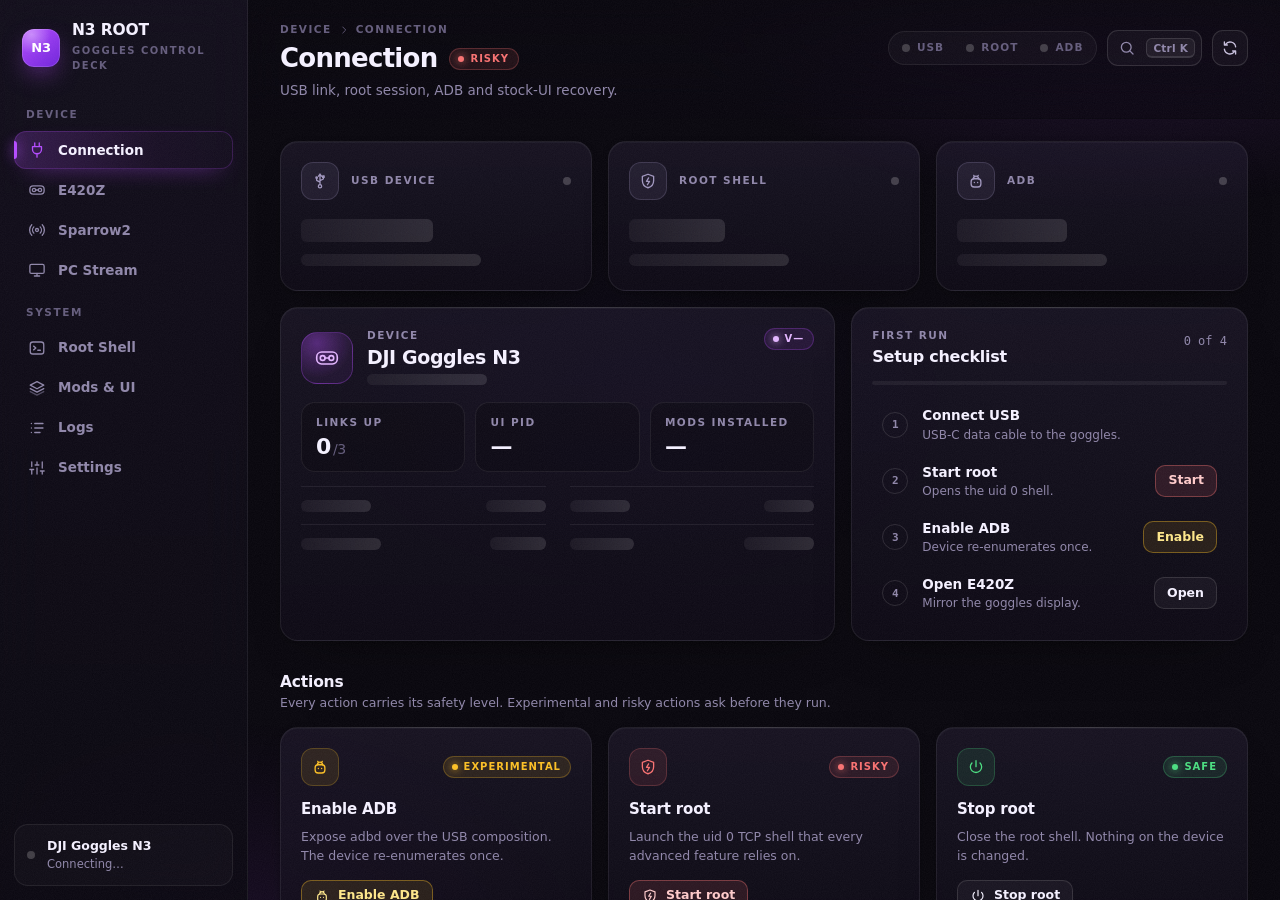
==== app/web/index.html @ eeecd7a9 "Add PC Stream page: toggle, encode stats, settings" ====
<!doctype html>
<html lang="en" data-accent="purple" data-density="comfortable">
<head>
<meta charset="utf-8">
<meta name="viewport" content="width=device-width, initial-scale=1">
<meta name="color-scheme" content="dark">
<title>N3 ROOT</title>
<link rel="stylesheet" href="styles.css">
</head>
<body data-mode="pending">

<!-- Icon sprite: 24px grid, 1.75 stroke, round joins -->
<svg xmlns="http://www.w3.org/2000/svg" class="sprite" aria-hidden="true">
  <symbol id="i-plug" viewBox="0 0 24 24"><path d="M9 2.5v5M15 2.5v5M6 7.5h12v3.5a6 6 0 0 1-12 0V7.5zM12 17v4.5"/></symbol>
  <symbol id="i-goggles" viewBox="0 0 24 24"><rect x="2.5" y="6.5" width="19" height="11" rx="4.5"/><circle cx="8" cy="12" r="2.2"/><circle cx="16" cy="12" r="2.2"/><path d="M10.2 12h3.6"/></symbol>
  <symbol id="i-monitor" viewBox="0 0 24 24"><rect x="2.5" y="4.5" width="19" height="12" rx="2"/><path d="M8.5 20h7M12 16.5V20"/></symbol>
  <symbol id="i-radio" viewBox="0 0 24 24"><circle cx="12" cy="12" r="2"/><path d="M16.2 7.8a6 6 0 0 1 0 8.4M7.8 16.2a6 6 0 0 1 0-8.4M19 5a10 10 0 0 1 0 14M5 19A10 10 0 0 1 5 5"/></symbol>
  <symbol id="i-terminal" viewBox="0 0 24 24"><rect x="3" y="4" width="18" height="16" rx="3.5"/><path d="M7.5 9.5l3 2.5-3 2.5M13 15h3.5"/></symbol>
  <symbol id="i-layers" viewBox="0 0 24 24"><path d="M12 3.5l9 4.75-9 4.75-9-4.75 9-4.75z"/><path d="M3 12.75l9 4.75 9-4.75"/><path d="M3 16.75l9 4.75 9-4.75" opacity=".5"/></symbol>
  <symbol id="i-list" viewBox="0 0 24 24"><path d="M9 6h11M9 12h11M9 18h7M4.5 6h.01M4.5 12h.01M4.5 18h.01"/></symbol>
  <symbol id="i-sliders" viewBox="0 0 24 24"><path d="M5 20v-6M5 10V4M12 20v-8M12 8V4M19 20v-4M19 12V4M2.5 14h5M9.5 8h5M16.5 16h5"/></symbol>
  <symbol id="i-search" viewBox="0 0 24 24"><circle cx="11" cy="11" r="6.5"/><path d="M20 20l-4.2-4.2"/></symbol>
  <symbol id="i-refresh" viewBox="0 0 24 24"><path d="M19.5 10.5A7.5 7.5 0 0 0 6 7.2M4.5 4v4h4M4.5 13.5A7.5 7.5 0 0 0 18 16.8M19.5 20v-4h-4"/></symbol>
  <symbol id="i-usb" viewBox="0 0 24 24"><circle cx="12" cy="19" r="2.2"/><path d="M12 16.8V3M12 3l-2 2.6M12 3l2 2.6M12 13.5l-4.5-2.4V8.5M12 11.5l4.5-2.2V7.2"/><path d="M15.5 5.2h2v2h-2z"/><circle cx="7.5" cy="7.6" r="1"/></symbol>
  <symbol id="i-root" viewBox="0 0 24 24"><path d="M12 3l7.5 2.8v5.7c0 4.4-3.1 8.1-7.5 9.5-4.4-1.4-7.5-5.1-7.5-9.5V5.8L12 3z"/><path d="M12.8 7.8L10 12.4h4l-2.8 4.6"/></symbol>
  <symbol id="i-bug" viewBox="0 0 24 24"><rect x="5.5" y="9" width="13" height="11" rx="4"/><path d="M8.5 9a3.5 3.5 0 0 1 7 0M9 4.5l1.4 2M15 4.5l-1.4 2M9.8 14h.01M14.2 14h.01"/></symbol>
  <symbol id="i-play" viewBox="0 0 24 24"><path d="M8 5.5v13l10.5-6.5L8 5.5z"/></symbol>
  <symbol id="i-stop" viewBox="0 0 24 24"><rect x="6.5" y="6.5" width="11" height="11" rx="2.5"/></symbol>
  <symbol id="i-camera" viewBox="0 0 24 24"><path d="M4.5 8h2.8l1.8-2.5h5.8L16.7 8h2.8A1.5 1.5 0 0 1 21 9.5v8A2.5 2.5 0 0 1 18.5 20h-13A2.5 2.5 0 0 1 3 17.5v-8A1.5 1.5 0 0 1 4.5 8z"/><circle cx="12" cy="13.5" r="3.5"/></symbol>
  <symbol id="i-copy" viewBox="0 0 24 24"><rect x="9" y="9" width="11" height="11" rx="2.5"/><path d="M15 9V6.5A2.5 2.5 0 0 0 12.5 4h-6A2.5 2.5 0 0 0 4 6.5v6A2.5 2.5 0 0 0 6.5 15H9"/></symbol>
  <symbol id="i-trash" viewBox="0 0 24 24"><path d="M4.5 7h15M10 11v6M14 11v6M6.5 7l.9 11.5A2 2 0 0 0 9.4 20.5h5.2a2 2 0 0 0 2-1.9L17.5 7M9.5 7V4.5h5V7"/></symbol>
  <symbol id="i-check" viewBox="0 0 24 24"><path d="M5 12.5l4.5 4.5L19 7.5"/></symbol>
  <symbol id="i-x" viewBox="0 0 24 24"><path d="M6.5 6.5l11 11M17.5 6.5l-11 11"/></symbol>
  <symbol id="i-alert" viewBox="0 0 24 24"><path d="M10.3 4.3L2.9 17.5A2 2 0 0 0 4.6 20.5h14.8a2 2 0 0 0 1.7-3L13.7 4.3a2 2 0 0 0-3.4 0z"/><path d="M12 9.5v4.5M12 17h.01"/></symbol>
  <symbol id="i-info" viewBox="0 0 24 24"><circle cx="12" cy="12" r="9"/><path d="M12 11v5.5M12 7.8h.01"/></symbol>
  <symbol id="i-chevron" viewBox="0 0 24 24"><path d="M9.5 6l6 6-6 6"/></symbol>
  <symbol id="i-power" viewBox="0 0 24 24"><path d="M12 3.5v8M6.6 6.6a7.5 7.5 0 1 0 10.8 0"/></symbol>
  <symbol id="i-undo" viewBox="0 0 24 24"><path d="M9 14.5L4 9.5l5-5"/><path d="M4 9.5h10.5a5.5 5.5 0 0 1 0 11H11"/></symbol>
  <symbol id="i-bolt" viewBox="0 0 24 24"><path d="M13 2.5L4.5 13.5H11l-1 8 8.5-11H12l1-8z"/></symbol>
  <symbol id="i-lock" viewBox="0 0 24 24"><rect x="4.5" y="10.5" width="15" height="10" rx="2.5"/><path d="M8 10.5V7.5a4 4 0 0 1 8 0v3M12 14.5v2"/></symbol>
  <symbol id="i-cpu" viewBox="0 0 24 24"><rect x="6" y="6" width="12" height="12" rx="2.5"/><path d="M9.5 9.5h5v5h-5zM9 2.5V6M15 2.5V6M9 18v3.5M15 18v3.5M2.5 9H6M2.5 15H6M18 9h3.5M18 15h3.5"/></symbol>
  <symbol id="i-image" viewBox="0 0 24 24"><rect x="3" y="4" width="18" height="16" rx="3.5"/><circle cx="9" cy="10" r="1.8"/><path d="M21 15.5l-4.8-4.8L7 20"/></symbol>
  <symbol id="i-filter" viewBox="0 0 24 24"><path d="M4 5h16l-6.2 7.6v5.9l-3.6 1.8v-7.7L4 5z"/></symbol>
  <symbol id="i-file" viewBox="0 0 24 24"><path d="M14 3H7.5A2.5 2.5 0 0 0 5 5.5v13A2.5 2.5 0 0 0 7.5 21h9a2.5 2.5 0 0 0 2.5-2.5V8l-5-5z"/><path d="M14 3v5h5M8.5 13h7M8.5 16.5h4.5"/></symbol>
  <symbol id="i-arrow-down" viewBox="0 0 24 24"><path d="M12 4.5v14M6.5 13l5.5 5.5 5.5-5.5"/></symbol>
  <symbol id="i-sparkle" viewBox="0 0 24 24"><path d="M11 3.5l1.7 4.8 4.8 1.7-4.8 1.7L11 16.5l-1.7-4.8L4.5 10l4.8-1.7L11 3.5z"/><path d="M18 15l.8 2.2L21 18l-2.2.8L18 21l-.8-2.2L15 18l2.2-.8L18 15z"/></symbol>
  <symbol id="i-palette" viewBox="0 0 24 24"><path d="M12 3a9 9 0 1 0 0 18c1.1 0 1.7-.8 1.7-1.6 0-.5-.2-.8-.5-1.2-.3-.3-.5-.7-.5-1.2 0-.9.7-1.6 1.6-1.6H16a5 5 0 0 0 5-5C21 6.6 17 3 12 3z"/><circle cx="7.5" cy="11" r="1"/><circle cx="10" cy="7.3" r="1"/><circle cx="14.8" cy="7.3" r="1"/></symbol>
  <symbol id="i-history" viewBox="0 0 24 24"><path d="M3.5 12a8.5 8.5 0 1 0 2.6-6.1L3.5 8.5"/><path d="M3.5 3.5v5h5M12 7.5V12l3 2"/></symbol>
  <symbol id="i-external" viewBox="0 0 24 24"><path d="M14 4h6v6M20 4l-8.5 8.5M18 14v4.5a1.5 1.5 0 0 1-1.5 1.5h-11A1.5 1.5 0 0 1 4 18.5v-11A1.5 1.5 0 0 1 5.5 6H10"/></symbol>
  <symbol id="i-command" viewBox="0 0 24 24"><path d="M9 6.5a2.5 2.5 0 1 0-2.5 2.5h11A2.5 2.5 0 1 0 15 6.5v11a2.5 2.5 0 1 0 2.5-2.5h-11A2.5 2.5 0 1 0 9 17.5v-11z"/></symbol>
</svg>

<div class="app">
  <!-- ============ Sidebar ============ -->
  <aside class="sidebar" aria-label="Primary">
    <div class="brand">
      <span class="brand-mark" aria-hidden="true">N3</span>
      <div>
        <div class="brand-name">N3 ROOT</div>
        <div class="brand-sub">Goggles control deck</div>
      </div>
    </div>

    <nav class="nav" id="nav">
      <span class="nav-indicator" id="navIndicator" aria-hidden="true"></span>

      <div class="nav-label">Device</div>
      <button class="nav-item" data-go="connection"><svg class="i"><use href="#i-plug"/></svg><span>Connection</span><kbd>Alt 1</kbd></button>
      <button class="nav-item" data-go="live"><svg class="i"><use href="#i-goggles"/></svg><span>E420Z</span><kbd>Alt 2</kbd></button>
      <button class="nav-item" data-go="sparrow"><svg class="i"><use href="#i-radio"/></svg><span>Sparrow2</span><kbd>Alt 3</kbd></button>
      <button class="nav-item" data-go="pcstream"><svg class="i"><use href="#i-monitor"/></svg><span>PC Stream</span><kbd>Alt 8</kbd></button>

      <div class="nav-label">System</div>
      <button class="nav-item" data-go="shell"><svg class="i"><use href="#i-terminal"/></svg><span>Root Shell</span><kbd>Alt 4</kbd></button>
      <button class="nav-item" data-go="mods"><svg class="i"><use href="#i-layers"/></svg><span>Mods &amp; UI</span><kbd>Alt 5</kbd></button>
      <button class="nav-item" data-go="logs"><svg class="i"><use href="#i-list"/></svg><span>Logs</span><kbd>Alt 6</kbd></button>
      <button class="nav-item" data-go="settings"><svg class="i"><use href="#i-sliders"/></svg><span>Settings</span><kbd>Alt 7</kbd></button>
    </nav>

    <div class="side-foot">
      <div class="side-device">
        <span class="dot" id="sideDot" data-on="false"></span>
        <div class="side-device-text">
          <div class="side-device-name">DJI Goggles N3</div>
          <div class="side-device-sub" id="sideSub">Connecting…</div>
        </div>
      </div>
      <div class="side-mock" id="sideMock" hidden>
        <svg class="i"><use href="#i-info"/></svg>Mock data · browser preview
      </div>
    </div>
  </aside>

  <!-- ============ Main ============ -->
  <main class="main" id="main">
    <header class="topbar" id="topbar">
      <div class="topbar-title" id="pageHead">
        <div class="crumbs"><span id="crumbGroup">Device</span><svg class="i"><use href="#i-chevron"/></svg><span id="crumbPage">Connection</span></div>
        <div class="title-row">
          <h1 id="pageTitle">Connection</h1>
          <span class="badge" id="pageRisk" data-risk="RISKY">Risky</span>
        </div>
        <p class="subtitle" id="pageSubtitle"></p>
      </div>

      <div class="topbar-tools">
        <span class="chip-mock" id="mockChip" hidden title="No pywebview host — showing deterministic mock data">MOCK</span>
        <div class="pills" role="group" aria-label="Link status">
          <span class="pill" id="pill-usb" data-on="false"><span class="dot" data-on="false"></span>USB</span>
          <span class="pill" id="pill-root" data-on="false"><span class="dot" data-on="false"></span>ROOT</span>
          <span class="pill" id="pill-adb" data-on="false"><span class="dot" data-on="false"></span>ADB</span>
        </div>
        <button class="search-btn" id="openPalette" aria-label="Open command palette (Ctrl+K)">
          <svg class="i"><use href="#i-search"/></svg><span>Search or run…</span><kbd>Ctrl K</kbd>
        </button>
        <button class="icon-btn" id="refreshBtn" data-busy-key="status" aria-label="Refresh status (Ctrl+R)" title="Refresh status (Ctrl+R)">
          <svg class="i"><use href="#i-refresh"/></svg>
        </button>
      </div>
    </header>

    <div class="content">

      <!-- ============ Connection ============ -->
      <section class="page" id="page-connection" aria-labelledby="pageTitle">
        <div class="grid cols-3 stagger">
          <article class="card lift stat" id="stat-usb" data-on="false">
            <div class="stat-top">
              <span class="tile-icon"><svg class="i"><use href="#i-usb"/></svg></span>
              <span class="label">USB device</span>
              <span class="dot" data-on="false"></span>
            </div>
            <div class="stat-value" data-field="value"><span class="skeleton" style="--w:132px"></span></div>
            <div class="stat-sub" data-field="sub"><span class="skeleton" style="--w:180px"></span></div>
          </article>
          <article class="card lift stat" id="stat-root" data-on="false">
            <div class="stat-top">
              <span class="tile-icon"><svg class="i"><use href="#i-root"/></svg></span>
              <span class="label">Root shell</span>
              <span class="dot" data-on="false"></span>
            </div>
            <div class="stat-value" data-field="value"><span class="skeleton" style="--w:96px"></span></div>
            <div class="stat-sub" data-field="sub"><span class="skeleton" style="--w:160px"></span></div>
          </article>
          <article class="card lift stat" id="stat-adb" data-on="false">
            <div class="stat-top">
              <span class="tile-icon"><svg class="i"><use href="#i-bug"/></svg></span>
              <span class="label">ADB</span>
              <span class="dot" data-on="false"></span>
            </div>
            <div class="stat-value" data-field="value"><span class="skeleton" style="--w:110px"></span></div>
            <div class="stat-sub" data-field="sub"><span class="skeleton" style="--w:150px"></span></div>
          </article>
        </div>

        <div class="grid conn-mid section stagger">
          <article class="card device">
            <header class="card-head">
              <div class="device-id">
                <span class="device-art"><svg class="i"><use href="#i-goggles"/></svg></span>
                <div class="min0">
                  <div class="label">Device</div>
                  <h2 class="device-name" id="devName">DJI Goggles N3</h2>
                  <div class="device-serial mono" id="devSerial"><span class="skeleton" style="--w:120px"></span></div>
                </div>
              </div>
              <span class="badge" data-tone="accent" id="devVersion">v—</span>
            </header>
            <div class="metrics">
              <div class="metric"><div class="label">Links up</div><div class="metric-value"><span id="mLinks">0</span><small>/3</small></div></div>
              <div class="metric"><div class="label">UI PID</div><div class="metric-value"><span id="mPid">—</span></div></div>
              <div class="metric"><div class="label">Mods installed</div><div class="metric-value"><span id="mMods">—</span></div></div>
            </div>
            <dl class="kv" id="devKv">
              <div class="kv-row"><dt><span class="skeleton" style="--w:70px"></span></dt><dd><span class="skeleton" style="--w:60px"></span></dd></div>
              <div class="kv-row"><dt><span class="skeleton" style="--w:60px"></span></dt><dd><span class="skeleton" style="--w:50px"></span></dd></div>
              <div class="kv-row"><dt><span class="skeleton" style="--w:80px"></span></dt><dd><span class="skeleton" style="--w:56px"></span></dd></div>
              <div class="kv-row"><dt><span class="skeleton" style="--w:64px"></span></dt><dd><span class="skeleton" style="--w:70px"></span></dd></div>
            </dl>
          </article>

          <article class="card checklist">
            <header class="card-head">
              <div>
                <div class="label">First run</div>
                <h2 class="card-title">Setup checklist</h2>
              </div>
              <span class="step-count mono" id="stepCount">0 of 4</span>
            </header>
            <div class="progress" aria-hidden="true"><span id="stepBar"></span></div>
            <ol class="steps" id="steps">
              <li class="step" data-step="usb">
                <span class="step-mark">1</span>
                <div class="min0"><div class="step-title">Connect USB</div><div class="step-hint">USB-C data cable to the goggles.</div></div>
              </li>
              <li class="step" data-step="root">
                <span class="step-mark">2</span>
                <div class="min0"><div class="step-title">Start root</div><div class="step-hint">Opens the uid 0 shell.</div></div>
                <button class="btn btn-sm btn-danger" data-action="start_root">Start</button>
              </li>
              <li class="step" data-step="adb">
                <span class="step-mark">3</span>
                <div class="min0"><div class="step-title">Enable ADB</div><div class="step-hint">Device re-enumerates once.</div></div>
                <button class="btn btn-sm btn-warn" data-action="enable_adb">Enable</button>
              </li>
              <li class="step" data-step="live">
                <span class="step-mark">4</span>
                <div class="min0"><div class="step-title">Open E420Z</div><div class="step-hint">Mirror the goggles display.</div></div>
                <button class="btn btn-sm" data-go="live">Open</button>
              </li>
            </ol>
          </article>
        </div>

        <div class="section-head">
          <div>
            <h2>Actions</h2>
            <p>Every action carries its safety level. Experimental and risky actions ask before they run.</p>
          </div>
        </div>
        <div class="grid actions-grid stagger" id="actionsGrid"></div>

        <div class="section-head">
          <div>
            <h2>Safety legend</h2>
            <p>The same three levels are used on every page, button and confirmation.</p>
          </div>
        </div>
        <div class="grid cols-3 stagger" data-safety-key="cards"></div>
      </section>

      <!-- ============ E420Z ============ -->
      <section class="page" id="page-live" aria-labelledby="pageTitle">
        <div class="grid live-layout stagger">
          <div class="card stage-card">
            <div class="stage" id="stage" data-state="idle">
              <div class="stage-frames">
                <img class="stage-frame is-front" alt="Live goggles display">
                <img class="stage-frame" alt="">
              </div>
              <div class="stage-empty">
                <div class="stage-empty-inner">
                  <span class="empty-icon"><svg class="i"><use href="#i-goggles"/></svg></span>
                  <h3 id="stageTitle">Live preview is off</h3>
                  <p id="stageText">Start live to mirror the goggles display.</p>
                </div>
              </div>
              <div class="stage-corners" aria-hidden="true"><span></span><span></span><span></span><span></span></div>
              <div class="hud">
                <span class="chip chip-live" id="chipLive" data-on="false"><span class="dot" data-on="false"></span><span>OFF</span></span>
                <span class="chip" id="chipRes">—</span>
                <span class="chip" id="chipFps">— fps</span>
                <span class="chip hud-end" id="chipFrames">0 frames</span>
              </div>
            </div>
            <div class="stage-note">
              <svg class="i"><use href="#i-info"/></svg>
              <span>Starting live restarts the goggles UI — the headset screen blanks for a few seconds. Frames are pulled over USB and never leave this PC.</span>
            </div>
          </div>

          <aside class="side-stack">
            <div class="card">
              <header class="card-head">
                <div><div class="label">Stream</div><h2 class="card-title">Live control</h2></div>
                <span class="badge" data-risk="EXPERIMENTAL">Experimental</span>
              </header>
              <div class="field-label">Resolution</div>
              <div class="scale-grid" id="scaleGrid" role="radiogroup" aria-label="Live resolution"></div>
              <div class="btn-row">
                <button class="btn btn-primary grow" id="liveStart" data-busy-key="live_start"><svg class="i"><use href="#i-play"/></svg>Start live</button>
                <button class="btn" id="liveStop" data-busy-key="live_stop" disabled><svg class="i"><use href="#i-stop"/></svg>Stop</button>
              </div>
            </div>

            <div class="card">
              <header class="card-head">
                <div><div class="label">Capture</div><h2 class="card-title">Screenshot</h2></div>
                <span class="badge" data-risk="SAFE">Safe</span>
              </header>
              <button class="shot" id="shotThumb" disabled aria-label="Open last screenshot">
                <img id="shotImg" alt="" hidden>
                <span class="shot-empty" id="shotEmpty"><svg class="i"><use href="#i-image"/></svg>No screenshot yet</span>
              </button>
              <div class="shot-meta mono" id="shotMeta">Captures are saved on the goggles.</div>
              <button class="btn grow full" id="shotBtn" data-busy-key="capture_screen"><svg class="i"><use href="#i-camera"/></svg>Capture screen</button>
            </div>
          </aside>
        </div>
      </section>

      <!-- ============ Sparrow2 ============ -->
      <section class="page" id="page-sparrow" aria-labelledby="pageTitle">
        <div class="stagger">
          <div class="banner banner-info">
            <span class="banner-icon"><svg class="i"><use href="#i-lock"/></svg></span>
            <div>
              <h3>Read-only radio inspection <span class="badge" data-tone="accent">Read-only</span></h3>
              <p>Sparrow2 is the goggles' radio subsystem. This page reads reports and tool inventories, and can dump the encoded liveview the S2 already sends over its own USB link. There is no transmit, no jamming and no IQ/ADC access — the backend does not expose them.</p>
            </div>
          </div>
        </div>

        <div class="grid cols-3 stagger">
          <article class="card lift tool">
            <span class="tile-icon"><svg class="i"><use href="#i-radio"/></svg></span>
            <h3>Radio report</h3>
            <p>Link state, firmware and capability flags as structured data.</p>
            <button class="btn btn-sm" data-sparrow="sparrow_report" data-busy-key="sparrow_report"><svg class="i"><use href="#i-play"/></svg>Run report</button>
          </article>
          <article class="card lift tool">
            <span class="tile-icon"><svg class="i"><use href="#i-cpu"/></svg></span>
            <h3>Tool inventory</h3>
            <p>Radio binaries and device nodes present on the goggles.</p>
            <button class="btn btn-sm" data-sparrow="sparrow_tools" data-busy-key="sparrow_tools"><svg class="i"><use href="#i-list"/></svg>List tools</button>
          </article>
          <article class="card lift tool">
            <span class="tile-icon"><svg class="i"><use href="#i-terminal"/></svg></span>
            <h3>Console help</h3>
            <p>Read-only commands accepted by the Sparrow2 console.</p>
            <button class="btn btn-sm" data-sparrow="sparrow_console" data-busy-key="sparrow_console"><svg class="i"><use href="#i-info"/></svg>Show help</button>
          </article>
        </div>

        <article class="card s2-card stagger" data-risk="EXPERIMENTAL">
          <header class="card-head">
            <div class="min0">
              <div class="label">Receiver capture</div>
              <h2 class="card-title">S2 video (H.265)</h2>
            </div>
            <span class="badge" data-risk="EXPERIMENTAL">Experimental</span>
          </header>
          <p class="hint">
            Dumps the encoded liveview that the S2 already sends over its USB bulk
            endpoints (main <code>0x84</code> 1920×1080, secondary <code>0x81</code> 640×360).
            Receive-only: it never starts the link, never re-routes video and never
            writes outside <code>/data/local/tmp/s2cap</code>. Decoding happens on the PC.
          </p>
          <p class="hint s2-blocked">
            <strong>Measured on this build:</strong> the vendor decoder aborts
            (<code>FORTIFY: fseeko: null FILE*</code>) because it needs
            <code>/etc/wl_liveview_venc.json</code>, which is missing — and
            <code>/etc</code> is <code>/system/etc</code> on dm-verity, so it must never
            be created. <code>-p</code>/<code>-k</code> also fail to parse, and the S2
            link is down (<code>recv_cnt 0</code>). Probe still works.
          </p>
          <div class="s2-controls">
            <label class="s2-field">
              <span>Stream</span>
              <select id="s2Iface">
                <option value="main">Main · 1920×1080</option>
                <option value="secondary">Secondary · 640×360</option>
                <option value="none">Auto (no -p)</option>
              </select>
            </label>
            <label class="s2-field">
              <span>Seconds</span>
              <select id="s2Seconds">
                <option value="4">4</option>
                <option value="8" selected>8</option>
                <option value="15">15</option>
              </select>
            </label>
            <div class="s2-actions">
              <button class="btn btn-sm" data-s2="probe"><svg class="i"><use href="#i-info"/></svg>Probe</button>
              <button class="btn btn-sm btn-primary" data-s2="capture"><svg class="i"><use href="#i-camera"/></svg>Capture</button>
              <button class="btn btn-sm" data-s2="pull"><svg class="i"><use href="#i-arrow-down"/></svg>Pull</button>
              <button class="btn btn-sm btn-danger" data-s2="stop"><svg class="i"><use href="#i-stop"/></svg>Stop</button>
            </div>
          </div>
          <div class="s2-files" id="s2Files" hidden></div>
          <p class="hint s2-note">
            Link start/stop (<code>006E0001</code>/<code>006E0000</code>) is not
            configured on this build — the <code>start_cmd</code> and
            <code>finish_cmd</code> arrays in <code>wlm_cfg.json</code> are empty.
          </p>
        </article>

        <div class="grid sparrow-bottom section stagger">
          <article class="card">
            <header class="card-head">
              <div class="min0"><div class="label">Output</div><h2 class="card-title" id="sparrowSource">Nothing loaded yet</h2></div>
              <button class="icon-btn" id="sparrowCopy" aria-label="Copy output" title="Copy output"><svg class="i"><use href="#i-copy"/></svg></button>
            </header>
            <pre class="console sparrow-out" id="sparrowOut">Run a report, tool inventory or console help to see output here.</pre>
          </article>
          <article class="card">
            <header class="card-head">
              <div><div class="label">Reference</div><h2 class="card-title">Documentation</h2></div>
            </header>
            <p class="hint">Shipped in the app folder. Paths are relative to the project root.</p>
            <ul class="doc-list">
              <li>
                <span class="doc-icon"><svg class="i"><use href="#i-file"/></svg></span>
                <div class="min0"><button class="doc-link mono" data-doc="docs/SPARROW2.md">docs/SPARROW2.md</button><div class="hint">Subsystem overview and read-only interface</div></div>
                <button class="icon-btn sm" data-copy="docs/SPARROW2.md" aria-label="Copy path docs/SPARROW2.md"><svg class="i"><use href="#i-copy"/></svg></button>
              </li>
              <li>
                <span class="doc-icon"><svg class="i"><use href="#i-file"/></svg></span>
                <div class="min0"><button class="doc-link mono" data-doc="docs/SPARROW2-EVIDENCE.md">docs/SPARROW2-EVIDENCE.md</button><div class="hint">Captured evidence and findings</div></div>
                <button class="icon-btn sm" data-copy="docs/SPARROW2-EVIDENCE.md" aria-label="Copy path docs/SPARROW2-EVIDENCE.md"><svg class="i"><use href="#i-copy"/></svg></button>
              </li>
            </ul>
          </article>
        </div>
      </section>

      <!-- ============ PC Stream ============ -->
      <section class="page" id="page-pcstream" aria-labelledby="pageTitle">
        <div class="stagger">
          <div class="banner banner-info">
            <span class="banner-icon"><svg class="i"><use href="#i-monitor"/></svg></span>
            <div>
              <h3>PC screen → goggles <span class="badge" data-risk="EXPERIMENTAL">Experimental</span></h3>
              <p>Streams this desktop into the goggles over the USB link. The goggles decodes each frame in software, so 1280×720 tops out near 12 fps and 1080p near 5. Enabling ADB and the root shell is required; nothing is written outside <code>/data/local/tmp</code>.</p>
            </div>
          </div>
        </div>

        <div class="grid pcstream-top stagger">
          <article class="card lift pcstream-status">
            <header class="card-head">
              <div class="min0"><div class="label">Stream</div><h2 class="card-title">Status</h2></div>
              <span class="pill" id="pcPill" data-on="false"><span class="dot" data-on="false"></span><span id="pcPillText">Idle</span></span>
            </header>
            <div class="pcstream-metrics">
              <div class="metric"><div class="label">FPS</div><div class="metric-value"><span id="pcFps">0</span></div></div>
              <div class="metric"><div class="label">Throughput</div><div class="metric-value"><span id="pcKbps">0</span><small>KB/s</small></div></div>
              <div class="metric"><div class="label">Frames</div><div class="metric-value"><span id="pcFrames">0</span></div></div>
            </div>
            <div class="row pcstream-actions">
              <button class="btn btn-primary" id="pcStart" data-busy-key="pc_start"><svg class="i"><use href="#i-play"/></svg>Start stream</button>
              <button class="btn btn-danger" id="pcStop" data-busy-key="pc_stop"><svg class="i"><use href="#i-stop"/></svg>Stop</button>
              <button class="btn btn-sm" id="pcRefresh"><svg class="i"><use href="#i-refresh"/></svg>Refresh</button>
            </div>
            <p class="hint" id="pcHint">Idle. Start the root shell and enable ADB on Connection, then press Start.</p>
          </article>

          <article class="card pcstream-encode">
            <header class="card-head">
              <div class="min0"><div class="label">Encode</div><h2 class="card-title">Encoding stats</h2></div>
            </header>
            <dl class="pcstream-kv">
              <div><dt>Capture size</dt><dd id="pcSize">—</dd></div>
              <div><dt>Target FPS</dt><dd id="pcTarget">—</dd></div>
              <div><dt>Quality</dt><dd id="pcQuality">—</dd></div>
              <div><dt>Over budget</dt><dd id="pcSlow">0</dd></div>
              <div><dt>Errors</dt><dd id="pcErrors">0</dd></div>
              <div><dt>Decode (goggles)</dt><dd id="pcDecode">—</dd></div>
              <div><dt>Publish (goggles)</dt><dd id="pcBlit">—</dd></div>
              <div><dt>Dropped (stale)</dt><dd id="pcDropped">0</dd></div>
            </dl>
          </article>
        </div>

        <div class="grid pcstream-bottom stagger">
          <article class="card">
            <header class="card-head">
              <div><div class="label">Settings</div><h2 class="card-title">Stream settings</h2></div>
            </header>
            <div class="s2-controls">
              <label class="s2-field">
                <span>Size</span>
                <select id="pcSizeSel"></select>
              </label>
              <label class="s2-field">
                <span>FPS</span>
                <select id="pcFpsSel">
                  <option value="5">5</option>
                  <option value="8">8</option>
                  <option value="12" selected>12</option>
                  <option value="15">15</option>
                  <option value="20">20</option>
                </select>
              </label>
              <label class="s2-field">
                <span>Quality</span>
                <select id="pcQualitySel">
                  <option value="45">45</option>
                  <option value="55">55</option>
                  <option value="65" selected>65</option>
                  <option value="75">75</option>
                  <option value="85">85</option>
                </select>
              </label>
              <div class="s2-actions">
                <button class="btn btn-sm" id="pcSave"><svg class="i"><use href="#i-check"/></svg>Save</button>
              </div>
            </div>
            <p class="hint pcstream-tip">Lower size and FPS cut latency far more than quality does. 1280×720 at 12 fps is the sweet spot on this hardware.</p>
          </article>

          <article class="card">
            <header class="card-head">
              <div><div class="label">Device</div><h2 class="card-title">Receiver</h2></div>
              <button class="icon-btn" id="pcCopyLog" aria-label="Copy receiver log" title="Copy receiver log"><svg class="i"><use href="#i-copy"/></svg></button>
            </header>
            <dl class="pcstream-kv">
              <div><dt>Receiver PID</dt><dd id="pcPid">—</dd></div>
              <div><dt>Frame hold</dt><dd id="pcHold">—</dd></div>
              <div><dt>Override</dt><dd id="pcOverride">—</dd></div>
            </dl>
            <pre class="console pcstream-log" id="pcLog">Start a stream to see the receiver log.</pre>
          </article>
        </div>
      </section>

      <!-- ============ Root Shell ============ -->
      <section class="page" id="page-shell" aria-labelledby="pageTitle">
        <div class="stagger">
          <div class="banner banner-risky">
            <span class="banner-icon"><svg class="i"><use href="#i-alert"/></svg></span>
            <div>
              <h3>Commands run as uid 0 <span class="badge" data-risk="RISKY">Risky</span></h3>
              <p>Writes to <code>/system</code>, dm-verity changes, partition and bootloader operations are blocked by the backend. Everything else runs exactly as typed — read it before you press Run.</p>
            </div>
          </div>
        </div>

        <div class="grid shell-layout stagger">
          <article class="card terminal">
            <div class="term-bar">
              <span class="dot" id="shellDot" data-on="false"></span>
              <span class="mono term-host">root@n3 <span class="muted">· uid 0</span></span>
              <span class="spacer"></span>
              <button class="icon-btn sm" id="shellCopy" aria-label="Copy shell output" title="Copy output"><svg class="i"><use href="#i-copy"/></svg></button>
              <button class="icon-btn sm" id="shellClear" aria-label="Clear shell output" title="Clear output"><svg class="i"><use href="#i-trash"/></svg></button>
            </div>
            <div class="console term-out" id="shellOut" role="log" aria-live="polite" aria-label="Shell output"></div>
            <form class="term-input" id="shellForm" autocomplete="off">
              <span class="prompt" aria-hidden="true">#</span>
              <label class="sr-only" for="shellInput">Command</label>
              <input id="shellInput" type="text" spellcheck="false" placeholder="Type a command  ·  ↑ ↓ history">
              <button type="submit" class="btn btn-sm btn-danger" data-busy-key="run_shell"><svg class="i"><use href="#i-play"/></svg>Run</button>
            </form>
          </article>

          <aside class="side-stack">
            <div class="card">
              <header class="card-head">
                <div><div class="label">Read-only</div><h2 class="card-title">Quick commands</h2></div>
              </header>
              <p class="hint">Inserts into the prompt. Nothing runs until you press Run.</p>
              <div class="quick-list" id="quickList"></div>
            </div>
            <div class="card">
              <header class="card-head">
                <div><div class="label">This session</div><h2 class="card-title">History</h2></div>
                <svg class="i muted"><use href="#i-history"/></svg>
              </header>
              <div class="history-list" id="historyList"></div>
            </div>
          </aside>
        </div>
      </section>

      <!-- ============ Mods & UI ============ -->
      <section class="page" id="page-mods" aria-labelledby="pageTitle">
        <div class="toolbar">
          <span class="muted" id="modsSummary">Loading mods…</span>
          <button class="btn btn-sm" id="modsRefresh" data-busy-key="mods_list"><svg class="i"><use href="#i-refresh"/></svg>Refresh</button>
        </div>
        <div class="grid mods-grid stagger" id="modsGrid"></div>
        <div class="empty" id="modsEmpty" hidden>
          <span class="empty-icon"><svg class="i"><use href="#i-layers"/></svg></span>
          <h3 id="modsEmptyTitle">No mods found</h3>
          <p id="modsEmptyText">The backend reported an empty mod list. Connect the goggles and refresh.</p>
          <button class="btn btn-sm" data-busy-key="mods_list" id="modsEmptyRefresh"><svg class="i"><use href="#i-refresh"/></svg>Refresh</button>
        </div>
      </section>

      <!-- ============ Logs ============ -->
      <section class="page" id="page-logs" aria-labelledby="pageTitle">
        <div class="stagger">
          <article class="card logs-card">
            <div class="logs-toolbar">
              <div class="tabs" role="tablist" aria-label="Log source" id="logTabs">
                <button class="tab" role="tab" data-log="natartos" aria-selected="true">NATARTOS</button>
                <button class="tab" role="tab" data-log="n3mods" aria-selected="false" tabindex="-1">N3MODS</button>
                <button class="tab" role="tab" data-log="ui" aria-selected="false" tabindex="-1">UI</button>
                <button class="tab" role="tab" data-log="capture" aria-selected="false" tabindex="-1">CAPTURE</button>
                <button class="tab" role="tab" data-log="web" aria-selected="false" tabindex="-1">WEB</button>
              </div>
              <label class="field">
                <svg class="i"><use href="#i-filter"/></svg>
                <span class="sr-only">Filter lines</span>
                <input id="logFilter" type="search" placeholder="Filter lines" spellcheck="false">
              </label>
              <button class="btn btn-sm toggle" id="autoScroll" aria-pressed="true"><svg class="i"><use href="#i-arrow-down"/></svg>Auto-scroll</button>
              <button class="icon-btn" id="logCopy" aria-label="Copy visible lines" title="Copy visible lines"><svg class="i"><use href="#i-copy"/></svg></button>
              <button class="icon-btn" id="logClear" aria-label="Clear view (client-side only)" title="Clear view (client-side only)"><svg class="i"><use href="#i-trash"/></svg></button>
            </div>
            <div class="logs-stage">
              <div class="console logs-console" id="logOut" role="log" aria-label="Log output"></div>
              <div class="empty logs-empty" id="logEmpty" hidden>
                <span class="empty-icon"><svg class="i"><use href="#i-list"/></svg></span>
                <h3 id="logEmptyTitle">No log output yet</h3>
                <p id="logEmptyText">Lines appear here as soon as the backend reports them.</p>
              </div>
            </div>
            <div class="logs-meta">
              <span class="live-tag"><span class="dot" id="logDot" data-on="false"></span>Auto-refresh · 3 s</span>
              <span class="mono" id="logCount">0 lines</span>
              <span class="spacer"></span>
              <span id="logUpdated">Not updated yet</span>
            </div>
          </article>
        </div>
      </section>

      <!-- ============ Settings ============ -->
      <section class="page" id="page-settings" aria-labelledby="pageTitle">
        <div class="grid settings-grid stagger">
          <article class="card">
            <header class="card-head">
              <div><div class="label">Interface</div><h2 class="card-title">Preferences</h2></div>
              <span class="badge" data-risk="SAFE">Safe</span>
            </header>
            <div class="pref">
              <div><div class="pref-title">Accent</div><div class="hint">Highlight colour across the deck.</div></div>
              <div class="swatches" id="accentGroup" role="radiogroup" aria-label="Accent colour">
                <button class="swatch" role="radio" data-accent="purple" style="--sw:#B44BFF" aria-label="Purple" title="Purple"></button>
                <button class="swatch" role="radio" data-accent="cyan" style="--sw:#22D3EE" aria-label="Cyan" title="Cyan"></button>
                <button class="swatch" role="radio" data-accent="amber" style="--sw:#F59E0B" aria-label="Amber" title="Amber"></button>
                <button class="swatch" role="radio" data-accent="rose" style="--sw:#FB7185" aria-label="Rose" title="Rose"></button>
              </div>
            </div>
            <div class="pref">
              <div><div class="pref-title">Motion</div><div class="hint">Transitions, count-ups and live effects.</div></div>
              <button class="switch" id="motionSwitch" role="switch" aria-checked="true" aria-label="Motion"></button>
            </div>
            <div class="pref">
              <div><div class="pref-title">Density</div><div class="hint">Spacing of cards and controls.</div></div>
              <div class="segmented" id="densityGroup" role="radiogroup" aria-label="Density">
                <button role="radio" data-density="comfortable" aria-checked="true">Comfortable</button>
                <button role="radio" data-density="compact" aria-checked="false">Compact</button>
              </div>
            </div>
            <div class="pref">
              <div><div class="pref-title">Default live scale</div><div class="hint">Preselected on E420Z.</div></div>
              <select class="select" id="scaleSelect" aria-label="Default live scale"></select>
            </div>
          </article>

          <article class="card">
            <header class="card-head">
              <div><div class="label">Goggles</div><h2 class="card-title">Theme</h2></div>
              <span class="badge" data-risk="EXPERIMENTAL">Experimental</span>
            </header>
            <p class="hint">Applying a theme rewrites UI assets in <code>/vendor</code> and restarts the goggles UI.</p>
            <div class="theme-list" id="themeList" role="radiogroup" aria-label="Goggles theme">
              <div class="theme-skel"><span class="skeleton" style="--w:100%"></span></div>
              <div class="theme-skel"><span class="skeleton" style="--w:100%"></span></div>
              <div class="theme-skel"><span class="skeleton" style="--w:100%"></span></div>
            </div>
            <div class="btn-row">
              <button class="btn btn-warn" id="themeApply" data-busy-key="apply_theme" disabled><svg class="i"><use href="#i-sparkle"/></svg>Apply theme</button>
              <button class="btn btn-ghost btn-sm" id="themeReload" data-busy-key="themes"><svg class="i"><use href="#i-refresh"/></svg>Reload</button>
            </div>
          </article>

          <article class="card">
            <header class="card-head">
              <div><div class="label">Reference</div><h2 class="card-title">Safety key</h2></div>
            </header>
            <div class="safety-list" data-safety-key="list"></div>
          </article>

          <article class="card danger-card">
            <header class="card-head">
              <div><div class="label">Danger</div><h2 class="card-title">Hard limits</h2></div>
              <span class="badge" data-risk="RISKY">Read this</span>
            </header>
            <ul class="danger-list">
              <li><svg class="i"><use href="#i-x"/></svg><span><strong>Never write to <code>/system</code>.</strong> It is verified on every boot.</span></li>
              <li><svg class="i"><use href="#i-x"/></svg><span><strong>dm-verity mode 2 bricks the goggles</strong> on the next reboot.</span></li>
              <li><svg class="i"><use href="#i-x"/></svg><span><strong>There is no known unbrick</strong> for the N3. Treat every write as permanent.</span></li>
              <li class="is-ok"><svg class="i"><use href="#i-check"/></svg><span>This app only writes to <code>/vendor</code> and <code>/data/local/tmp</code>.</span></li>
            </ul>
          </article>

          <article class="card about span-2">
            <div class="about-main">
              <div class="about-brand">
                <span class="brand-mark" aria-hidden="true">N3</span>
                <div><h2 class="card-title">N3 ROOT</h2><div class="hint">Local-first control deck for DJI Goggles N3</div></div>
              </div>
              <dl class="kv about-kv">
                <div class="kv-row"><dt>Backend</dt><dd class="mono" id="aboutBackend">—</dd></div>
                <div class="kv-row"><dt>Web UI</dt><dd class="mono">1.0.0</dd></div>
                <div class="kv-row"><dt>Data source</dt><dd id="aboutMode">—</dd></div>
                <div class="kv-row"><dt>Runtime</dt><dd>pywebview · WebView2</dd></div>
              </dl>
            </div>
            <div class="about-side">
              <p class="session-note"><svg class="i"><use href="#i-info"/></svg><span><strong>Session only.</strong> Shell history, cleared log views and the WEB log live in memory and reset when the app closes. Preferences are saved by the host.</span></p>
              <div class="shortcuts">
                <div><span><kbd>Ctrl</kbd><kbd>K</kbd></span>Command palette</div>
                <div><span><kbd>Alt</kbd><kbd>1–7</kbd></span>Switch page</div>
                <div><span><kbd>Ctrl</kbd><kbd>R</kbd></span>Refresh status</div>
                <div><span><kbd>Esc</kbd></span>Close dialog</div>
              </div>
            </div>
          </article>
        </div>
      </section>

    </div>
  </main>
</div>

<!-- ============ Toasts ============ -->
<div class="toasts" id="toasts" aria-live="polite"></div>

<!-- ============ Command palette ============ -->
<div class="overlay palette-overlay" id="paletteOverlay" aria-hidden="true">
  <div class="palette" role="dialog" aria-modal="true" aria-label="Command palette">
    <div class="palette-input">
      <svg class="i"><use href="#i-search"/></svg>
      <input id="paletteInput" type="text" role="combobox" aria-expanded="true" aria-controls="paletteList" aria-autocomplete="list" placeholder="Search pages and actions…" spellcheck="false" autocomplete="off">
      <kbd>Esc</kbd>
    </div>
    <ul class="palette-list" id="paletteList" role="listbox" aria-label="Results"></ul>
    <div class="palette-foot">
      <span><kbd>↑</kbd><kbd>↓</kbd> navigate</span>
      <span><kbd>Enter</kbd> run</span>
      <span><kbd>Esc</kbd> close</span>
      <span class="spacer"></span>
      <span class="palette-brand"><svg class="i"><use href="#i-command"/></svg>N3 ROOT</span>
    </div>
  </div>
</div>

<!-- ============ Modal ============ -->
<div class="overlay modal-overlay" id="modalOverlay" aria-hidden="true">
  <div class="modal" id="modal" role="dialog" aria-modal="true" aria-labelledby="modalTitle" aria-describedby="modalBody">
    <div class="modal-head">
      <span class="modal-icon" id="modalIcon"></span>
      <div class="modal-heading">
        <span class="badge" id="modalBadge" hidden></span>
        <h2 id="modalTitle">Confirm</h2>
      </div>
    </div>
    <div class="modal-body" id="modalBody"></div>
    <div class="modal-actions">
      <button class="btn btn-ghost" id="modalCancel">Cancel</button>
      <button class="btn modal-confirm" id="modalConfirm">Confirm</button>
    </div>
  </div>
</div>

<script src="app.js"></script>
</body>
</html>
---- app/web/styles.css ----
/* ==========================================================================
   N3 ROOT — design system
   Tokens → base → layout → components → pages → overlays → motion
   ========================================================================== */

/* ---------- Tokens ---------- */
:root {
  color-scheme: dark;

  --bg: #08060D;
  --surface-top: rgba(30, 24, 44, .62);
  --surface-bottom: rgba(15, 11, 23, .68);
  --surface-pop: rgba(20, 16, 30, .94);
  --well: rgba(4, 2, 9, .55);
  --line: rgba(255, 255, 255, .07);
  --line-strong: rgba(255, 255, 255, .12);

  --text: #F4F0FF;
  --text-2: #C7BFDC;
  --muted: #8F86A9;
  --faint: #645C7C;

  --accent: #B44BFF;
  --accent-rgb: 180, 75, 255;
  --accent-deep: #6F23D9;
  --accent-soft: #E3B5FF;

  --safe: #4ADE80;   --safe-rgb: 74, 222, 128;
  --exp: #FBBF24;    --exp-rgb: 251, 191, 36;
  --risky: #F87171;  --risky-rgb: 248, 113, 113;

  --sp-1: 4px; --sp-2: 8px; --sp-3: 12px; --sp-4: 16px;
  --sp-5: 20px; --sp-6: 24px; --sp-7: 32px; --sp-8: 48px;

  --r-xs: 8px; --r-sm: 11px; --r-md: 14px; --r-lg: 18px; --r-xl: 22px;

  --pad: 20px;
  --gap: 16px;
  --ctl-h: 36px;
  --content-x: 32px;

  --font-text: "Segoe UI Variable Text", "Segoe UI", system-ui, sans-serif;
  --font-display: "Segoe UI Variable Display", "Segoe UI Variable Text", "Segoe UI", system-ui, sans-serif;
  --font-mono: "Cascadia Mono", "Cascadia Code", Consolas, monospace;

  --ease-out: cubic-bezier(.16, 1, .3, 1);
  --ease-spring: cubic-bezier(.34, 1.45, .64, 1);

  --shadow-card: inset 0 1px 0 rgba(255, 255, 255, .035), 0 2px 6px rgba(0, 0, 0, .25), 0 22px 44px -28px rgba(0, 0, 0, .8);
  --shadow-pop: 0 0 0 1px rgba(255, 255, 255, .06), 0 40px 100px -24px rgba(0, 0, 0, .85);
}

:root[data-accent="cyan"]  { --accent: #22D3EE; --accent-rgb: 34, 211, 238;  --accent-deep: #0B7C99; --accent-soft: #A5F3FC; }
:root[data-accent="amber"] { --accent: #F59E0B; --accent-rgb: 245, 158, 11;  --accent-deep: #B45309; --accent-soft: #FDE68A; }
:root[data-accent="rose"]  { --accent: #FB7185; --accent-rgb: 251, 113, 133; --accent-deep: #BE123C; --accent-soft: #FECDD3; }

:root[data-density="compact"] { --pad: 14px; --gap: 12px; --ctl-h: 32px; --content-x: 24px; }

/* ---------- Base ---------- */
*, *::before, *::after { box-sizing: border-box; }
[hidden] { display: none !important; }

html, body { height: 100%; margin: 0; }

body {
  overflow: hidden;
  background: var(--bg);
  color: var(--text);
  font: 13.5px/1.5 var(--font-text);
  -webkit-font-smoothing: antialiased;
  text-rendering: optimizeLegibility;
}

/* Purple glows */
body::before {
  content: "";
  position: fixed;
  inset: 0;
  z-index: 0;
  pointer-events: none;
  background:
    radial-gradient(55% 45% at 88% -8%, rgba(var(--accent-rgb), .17), transparent 70%),
    radial-gradient(40% 40% at 18% 108%, rgba(var(--accent-rgb), .10), transparent 70%),
    radial-gradient(35% 30% at 50% 45%, rgba(92, 52, 210, .045), transparent 70%);
  transition: background .6s;
}

/* Film grain */
body::after {
  content: "";
  position: fixed;
  inset: 0;
  z-index: 2;
  pointer-events: none;
  opacity: .045;
  background-image: url("data:image/svg+xml,%3Csvg xmlns='http://www.w3.org/2000/svg' width='180' height='180'%3E%3Cfilter id='n'%3E%3CfeTurbulence type='fractalNoise' baseFrequency='.9' numOctaves='3' stitchTiles='stitch'/%3E%3CfeColorMatrix values='0 0 0 0 1 0 0 0 0 1 0 0 0 0 1 0 0 0 1 0'/%3E%3C/filter%3E%3Crect width='100%25' height='100%25' filter='url(%23n)'/%3E%3C/svg%3E");
}

h1, h2, h3, p { margin: 0; }
button, input, select { font: inherit; color: inherit; }
button { -webkit-tap-highlight-color: transparent; }
a { color: var(--accent-soft); text-decoration: none; }
a:hover { text-decoration: underline; text-underline-offset: 3px; }

:focus-visible {
  outline: 2px solid rgba(var(--accent-rgb), .95);
  outline-offset: 2px;
}

::selection { background: rgba(var(--accent-rgb), .4); color: #fff; }

::-webkit-scrollbar { width: 10px; height: 10px; }
::-webkit-scrollbar-track, ::-webkit-scrollbar-corner { background: transparent; }
::-webkit-scrollbar-thumb {
  background: rgba(255, 255, 255, .09);
  border: 3px solid transparent;
  border-radius: 10px;
  background-clip: padding-box;
}
::-webkit-scrollbar-thumb:hover { background-color: rgba(255, 255, 255, .17); }

.sprite { position: absolute; width: 0; height: 0; overflow: hidden; }

.i {
  width: 18px;
  height: 18px;
  flex: none;
  fill: none;
  stroke: currentColor;
  stroke-width: 1.75;
  stroke-linecap: round;
  stroke-linejoin: round;
}

.sr-only {
  position: absolute; width: 1px; height: 1px; padding: 0; margin: -1px;
  overflow: hidden; clip: rect(0 0 0 0); white-space: nowrap; border: 0;
}

.mono { font-family: var(--font-mono); }
.muted { color: var(--muted); }
.hint { color: var(--muted); font-size: 12.5px; line-height: 1.45; }
.min0 { min-width: 0; }
.spacer { flex: 1; }

.label {
  font-size: 10.5px;
  font-weight: 650;
  letter-spacing: .14em;
  text-transform: uppercase;
  color: var(--muted);
}

code {
  font: 12px var(--font-mono);
  padding: 1px 6px;
  border-radius: 6px;
  background: rgba(255, 255, 255, .06);
  border: 1px solid var(--line);
  color: var(--text);
}

kbd {
  display: inline-flex;
  align-items: center;
  height: 20px;
  padding: 0 6px;
  border-radius: 6px;
  border: 1px solid var(--line-strong);
  border-bottom-width: 2px;
  background: rgba(255, 255, 255, .05);
  color: var(--muted);
  font: 600 10.5px var(--font-text);
  letter-spacing: .02em;
  white-space: nowrap;
}

/* ---------- App layout ---------- */
.app {
  position: relative;
  z-index: 1;
  display: grid;
  grid-template-columns: 248px minmax(0, 1fr);
  height: 100vh;
}

.sidebar {
  display: flex;
  flex-direction: column;
  min-height: 0;
  padding: 22px 14px 14px;
  overflow-y: auto;
  border-right: 1px solid var(--line);
  background: linear-gradient(180deg, rgba(19, 15, 29, .82), rgba(10, 8, 16, .9));
  backdrop-filter: blur(24px) saturate(140%);
}

.main {
  min-width: 0;
  overflow-x: hidden;
  overflow-y: auto;
}

.content {
  max-width: 1480px;
  padding: 22px var(--content-x) 56px;
}

/* ---------- Brand ---------- */
.brand {
  display: flex;
  align-items: center;
  gap: 12px;
  padding: 0 8px 20px;
}

.brand-mark {
  display: grid;
  place-items: center;
  width: 38px;
  height: 38px;
  flex: none;
  border-radius: 12px;
  background:
    radial-gradient(120% 120% at 25% 15%, rgba(255, 255, 255, .38), transparent 42%),
    linear-gradient(140deg, var(--accent), var(--accent-deep));
  box-shadow: inset 0 0 0 1px rgba(255, 255, 255, .14), 0 10px 26px -8px rgba(var(--accent-rgb), .7);
  color: #fff;
  font: 750 13px var(--font-display);
  letter-spacing: -.02em;
}

.brand-name { font: 680 15.5px/1.1 var(--font-display); letter-spacing: -.01em; }
.brand-sub {
  margin-top: 4px;
  font-size: 10px;
  font-weight: 600;
  letter-spacing: .15em;
  text-transform: uppercase;
  color: var(--faint);
}

/* ---------- Navigation ---------- */
.nav {
  position: relative;
  display: flex;
  flex-direction: column;
  gap: 2px;
}

.nav-label {
  padding: 14px 12px 6px;
  font-size: 10.5px;
  font-weight: 650;
  letter-spacing: .15em;
  text-transform: uppercase;
  color: var(--faint);
}

.nav-item {
  position: relative;
  z-index: 1;
  display: flex;
  align-items: center;
  gap: 12px;
  height: 38px;
  padding: 0 10px 0 14px;
  border: 0;
  border-radius: 12px;
  background: transparent;
  color: var(--muted);
  font-weight: 550;
  font-size: 13.5px;
  text-align: left;
  cursor: pointer;
  transition: color .2s, background-color .2s;
}

.nav-item:hover { color: var(--text-2); background: rgba(255, 255, 255, .035); }
.nav-item:active { transform: scale(.985); }
.nav-item.is-active { color: var(--text); background: transparent; }
.nav-item .i { transition: color .25s; }
.nav-item.is-active .i { color: var(--accent); }

.nav-item kbd {
  margin-left: auto;
  opacity: 0;
  transform: translateX(-4px);
  transition: opacity .2s, transform .2s var(--ease-out);
}
.nav-item:hover kbd, .nav-item:focus-visible kbd { opacity: 1; transform: none; }

.nav-indicator {
  position: absolute;
  top: 0;
  left: 0;
  right: 0;
  z-index: 0;
  height: 38px;
  border-radius: 12px;
  background: linear-gradient(90deg, rgba(var(--accent-rgb), .22), rgba(var(--accent-rgb), .05) 65%, rgba(var(--accent-rgb), .02));
  box-shadow: inset 0 0 0 1px rgba(var(--accent-rgb), .22), 0 8px 24px -14px rgba(var(--accent-rgb), .8);
  opacity: 0;
  transition: transform .5s var(--ease-spring), height .3s var(--ease-out), opacity .2s;
}

.nav-indicator::before {
  content: "";
  position: absolute;
  left: 0;
  top: 10px;
  bottom: 10px;
  width: 3px;
  border-radius: 0 3px 3px 0;
  background: var(--accent);
  box-shadow: 0 0 12px rgba(var(--accent-rgb), .9);
}

.nav-indicator.no-anim { transition: none; }

/* ---------- Sidebar footer ---------- */
.side-foot {
  display: flex;
  flex-direction: column;
  gap: 10px;
  margin-top: auto;
  padding: 12px;
  border: 1px solid var(--line);
  border-radius: var(--r-md);
  background: rgba(255, 255, 255, .025);
}

.side-device { display: flex; align-items: center; gap: 12px; }
.side-device-text { min-width: 0; }
.side-device-name { font-weight: 600; font-size: 12.5px; }
.side-device-sub {
  overflow: hidden;
  color: var(--muted);
  font-size: 11.5px;
  white-space: nowrap;
  text-overflow: ellipsis;
}

.side-mock {
  display: flex;
  align-items: center;
  gap: 8px;
  padding-top: 10px;
  border-top: 1px dashed rgba(var(--exp-rgb), .3);
  color: var(--exp);
  font-size: 11.5px;
  font-weight: 600;
}
.side-mock .i { width: 15px; height: 15px; }

/* ---------- Topbar ---------- */
.topbar {
  position: sticky;
  top: 0;
  z-index: 10;
  display: flex;
  align-items: flex-start;
  justify-content: space-between;
  gap: 20px;
  padding: 22px var(--content-x) 18px;
  border-bottom: 1px solid transparent;
  background: linear-gradient(180deg, rgba(8, 6, 13, .9), rgba(8, 6, 13, .68));
  backdrop-filter: blur(20px) saturate(150%);
  transition: border-color .25s, box-shadow .25s;
}

.topbar.is-scrolled {
  border-bottom-color: var(--line);
  box-shadow: 0 14px 30px -24px rgba(0, 0, 0, .9);
}

.topbar-title { flex: 1; min-width: 0; }

.crumbs {
  display: flex;
  align-items: center;
  gap: 6px;
  margin-bottom: 6px;
  color: var(--faint);
  font-size: 10.5px;
  font-weight: 650;
  letter-spacing: .14em;
  text-transform: uppercase;
}
.crumbs .i { width: 12px; height: 12px; }

.title-row { display: flex; align-items: center; gap: 12px; }

h1 {
  font: 700 26px/1.15 var(--font-display);
  letter-spacing: -.028em;
}

.subtitle {
  margin-top: 6px;
  overflow: hidden;
  color: var(--muted);
  white-space: nowrap;
  text-overflow: ellipsis;
}

.topbar-tools {
  display: flex;
  flex: none;
  align-items: center;
  gap: 10px;
  padding-top: 8px;
}

.pills {
  display: flex;
  gap: 2px;
  padding: 3px;
  border: 1px solid var(--line);
  border-radius: 999px;
  background: rgba(255, 255, 255, .03);
}

.pill {
  display: inline-flex;
  align-items: center;
  gap: 7px;
  height: 26px;
  padding: 0 10px;
  border-radius: 999px;
  color: var(--faint);
  font-size: 10.5px;
  font-weight: 700;
  letter-spacing: .1em;
  transition: color .3s, background-color .3s;
}
.pill[data-on="true"] { color: var(--text); background: rgba(var(--safe-rgb), .08); }

.chip-mock {
  display: inline-flex;
  align-items: center;
  height: 26px;
  padding: 0 10px;
  border: 1px dashed rgba(var(--exp-rgb), .5);
  border-radius: 8px;
  background: rgba(var(--exp-rgb), .08);
  color: var(--exp);
  font: 700 10.5px var(--font-mono);
  letter-spacing: .14em;
}

.search-btn {
  display: inline-flex;
  align-items: center;
  gap: 10px;
  height: var(--ctl-h);
  padding: 0 6px 0 12px;
  border: 1px solid var(--line-strong);
  border-radius: var(--r-sm);
  background: rgba(255, 255, 255, .035);
  color: var(--muted);
  cursor: pointer;
  transition: border-color .2s, background-color .2s, color .2s, transform .12s;
}
.search-btn span { min-width: 120px; text-align: left; font-size: 13px; }
.search-btn:hover { color: var(--text-2); border-color: rgba(var(--accent-rgb), .4); background: rgba(var(--accent-rgb), .07); }
.search-btn:active { transform: scale(.97); }

/* ---------- Grid helpers ---------- */
.grid { display: grid; gap: var(--gap); }
.cols-3 { grid-template-columns: repeat(3, minmax(0, 1fr)); }
.section { margin-top: var(--gap); }
.span-2 { grid-column: span 2; }

.section-head {
  display: flex;
  align-items: flex-end;
  justify-content: space-between;
  gap: 16px;
  margin: 32px 0 14px;
}
.section-head h2 { font: 650 15.5px var(--font-display); letter-spacing: -.012em; }
.section-head p { margin-top: 3px; color: var(--muted); font-size: 12.5px; }

/* ---------- Card ---------- */
.card {
  --c-rgb: var(--accent-rgb);
  position: relative;
  min-width: 0;
  padding: var(--pad);
  border: 1px solid var(--line);
  border-radius: var(--r-lg);
  background: linear-gradient(180deg, var(--surface-top), var(--surface-bottom));
  box-shadow: var(--shadow-card);
  transition: transform .3s var(--ease-out), border-color .3s, box-shadow .3s;
}

.card::before {
  content: "";
  position: absolute;
  top: -1px;
  left: 24px;
  right: 24px;
  height: 1px;
  background: linear-gradient(90deg, transparent, rgba(255, 255, 255, .14), transparent);
  pointer-events: none;
}

.card.lift:hover {
  transform: translateY(-3px);
  border-color: rgba(var(--c-rgb), .3);
  box-shadow: var(--shadow-card), 0 0 0 1px rgba(var(--c-rgb), .08), 0 26px 50px -26px rgba(var(--c-rgb), .45);
}

.card-head {
  display: flex;
  align-items: flex-start;
  justify-content: space-between;
  gap: 12px;
  margin-bottom: 14px;
}

.card-title {
  margin-top: 4px;
  font: 650 16px/1.25 var(--font-display);
  letter-spacing: -.016em;
}

.tile-icon {
  display: grid;
  place-items: center;
  width: 38px;
  height: 38px;
  flex: none;
  border: 1px solid rgba(var(--c-rgb), .22);
  border-radius: 12px;
  background: rgba(var(--c-rgb), .1);
  color: rgb(var(--c-rgb));
  transition: background-color .3s, color .3s, border-color .3s;
}

/* ---------- Buttons ---------- */
.btn {
  display: inline-flex;
  align-items: center;
  justify-content: center;
  gap: 8px;
  height: var(--ctl-h);
  padding: 0 14px;
  border: 1px solid var(--line-strong);
  border-radius: var(--r-sm);
  background: rgba(255, 255, 255, .045);
  color: var(--text);
  font-size: 13px;
  font-weight: 600;
  white-space: nowrap;
  cursor: pointer;
  user-select: none;
  transition: background-color .18s, border-color .18s, box-shadow .18s, color .18s, opacity .18s, filter .18s, transform .12s;
}
.btn .i { width: 16px; height: 16px; }
.btn:hover { background: rgba(255, 255, 255, .085); border-color: rgba(255, 255, 255, .2); }
.btn:active { transform: scale(.965); }
.btn:disabled { opacity: .42; cursor: not-allowed; transform: none; }

.btn-primary {
  border-color: rgba(255, 255, 255, .16);
  background:
    linear-gradient(180deg, rgba(255, 255, 255, .16), rgba(255, 255, 255, 0) 55%),
    linear-gradient(135deg, var(--accent), var(--accent-deep));
  box-shadow: inset 0 1px 0 rgba(255, 255, 255, .22), 0 10px 24px -12px rgba(var(--accent-rgb), .9);
  color: #fff;
}
.btn-primary:hover {
  border-color: rgba(255, 255, 255, .24);
  background:
    linear-gradient(180deg, rgba(255, 255, 255, .16), rgba(255, 255, 255, 0) 55%),
    linear-gradient(135deg, var(--accent), var(--accent-deep));
  filter: brightness(1.1);
  box-shadow: inset 0 1px 0 rgba(255, 255, 255, .22), 0 14px 30px -10px rgba(var(--accent-rgb), .95);
}

.btn-danger { border-color: rgba(var(--risky-rgb), .38); background: rgba(var(--risky-rgb), .12); color: #FECACA; }
.btn-danger:hover { border-color: rgba(var(--risky-rgb), .6); background: rgba(var(--risky-rgb), .2); }

.btn-warn { border-color: rgba(var(--exp-rgb), .38); background: rgba(var(--exp-rgb), .1); color: #FDE68A; }
.btn-warn:hover { border-color: rgba(var(--exp-rgb), .6); background: rgba(var(--exp-rgb), .18); }

.btn-ghost { border-color: transparent; background: transparent; color: var(--text-2); }
.btn-ghost:hover { border-color: var(--line); background: rgba(255, 255, 255, .05); }

.btn-sm { height: calc(var(--ctl-h) - 4px); padding: 0 12px; border-radius: 10px; font-size: 12.5px; }
.btn.grow { flex: 1; }
.btn.full { width: 100%; }

.btn.is-busy { cursor: progress; }
.btn.is-busy:disabled { opacity: .8; }
.btn.is-busy > .i { display: none; }
.btn.is-busy::before {
  content: "";
  width: 14px;
  height: 14px;
  flex: none;
  border: 2px solid currentColor;
  border-right-color: transparent;
  border-radius: 50%;
  animation: spin .7s linear infinite;
}

.btn.toggle[aria-pressed="true"] {
  border-color: rgba(var(--accent-rgb), .45);
  background: rgba(var(--accent-rgb), .13);
  color: var(--text);
}
.btn.toggle[aria-pressed="false"] { color: var(--muted); }

.btn-row { display: flex; gap: 10px; margin-top: 16px; }

.icon-btn {
  display: inline-grid;
  place-items: center;
  width: var(--ctl-h);
  height: var(--ctl-h);
  flex: none;
  padding: 0;
  border: 1px solid var(--line-strong);
  border-radius: var(--r-sm);
  background: rgba(255, 255, 255, .035);
  color: var(--text-2);
  cursor: pointer;
  transition: background-color .18s, border-color .18s, color .18s, transform .12s;
}
.icon-btn:hover { border-color: rgba(var(--accent-rgb), .4); background: rgba(var(--accent-rgb), .09); color: var(--text); }
.icon-btn:active { transform: scale(.92); }
.icon-btn:disabled { opacity: .45; cursor: not-allowed; }
.icon-btn.is-busy:disabled { opacity: 1; cursor: progress; }
.icon-btn.is-busy .i { animation: spin .8s linear infinite; }
.icon-btn.sm { width: 30px; height: 30px; border-radius: 9px; }
.icon-btn.sm .i { width: 15px; height: 15px; }

/* ---------- Badges / chips / dots ---------- */
.badge {
  --c: var(--muted);
  --b-rgb: 255, 255, 255;
  display: inline-flex;
  align-items: center;
  gap: 6px;
  height: 22px;
  padding: 0 9px 0 8px;
  border: 1px solid rgba(var(--b-rgb), .26);
  border-radius: 999px;
  background: rgba(var(--b-rgb), .1);
  color: var(--c);
  font-size: 10px;
  font-weight: 700;
  letter-spacing: .1em;
  line-height: 1;
  text-transform: uppercase;
  white-space: nowrap;
  vertical-align: middle;
}
.badge::before {
  content: "";
  width: 6px;
  height: 6px;
  border-radius: 50%;
  background: currentColor;
  box-shadow: 0 0 8px currentColor;
}
.badge[data-risk="SAFE"]         { --c: var(--safe);  --b-rgb: var(--safe-rgb); }
.badge[data-risk="EXPERIMENTAL"] { --c: var(--exp);   --b-rgb: var(--exp-rgb); }
.badge[data-risk="RISKY"]        { --c: var(--risky); --b-rgb: var(--risky-rgb); }
.badge[data-tone="accent"]       { --c: var(--accent-soft); --b-rgb: var(--accent-rgb); }

.dot {
  position: relative;
  width: 8px;
  height: 8px;
  flex: none;
  border-radius: 50%;
  background: rgba(255, 255, 255, .2);
  transition: background-color .3s, box-shadow .3s;
}
.dot[data-on="true"] {
  background: var(--safe);
  box-shadow: 0 0 10px rgba(var(--safe-rgb), .75);
}
.dot[data-on="true"]::after {
  content: "";
  position: absolute;
  inset: 0;
  border-radius: 50%;
  background: var(--safe);
  animation: ping 2.4s var(--ease-out) infinite;
}

.chip {
  display: inline-flex;
  align-items: center;
  gap: 7px;
  height: 24px;
  padding: 0 9px;
  border: 1px solid rgba(255, 255, 255, .1);
  border-radius: 8px;
  background: rgba(8, 6, 13, .62);
  backdrop-filter: blur(8px);
  color: var(--text-2);
  font: 600 11px var(--font-mono);
  white-space: nowrap;
}

.tag {
  display: inline-flex;
  align-items: center;
  height: 20px;
  padding: 0 8px;
  border-radius: 6px;
  background: rgba(var(--safe-rgb), .12);
  color: var(--safe);
  font-size: 10.5px;
  font-weight: 700;
  letter-spacing: .06em;
  text-transform: uppercase;
}

/* ---------- Skeleton ---------- */
.skeleton {
  display: inline-block;
  width: var(--w, 100px);
  max-width: 100%;
  height: .95em;
  border-radius: 6px;
  vertical-align: middle;
  background: linear-gradient(90deg, rgba(255, 255, 255, .05) 0%, rgba(255, 255, 255, .12) 50%, rgba(255, 255, 255, .05) 100%);
  background-size: 200% 100%;
  animation: shimmer 1.4s linear infinite;
}

.skeleton-card { min-height: 190px; display: flex; flex-direction: column; gap: 14px; }
.skeleton-card .skeleton:first-child { height: 38px; width: 38px; border-radius: 12px; }

/* ---------- Banner ---------- */
.banner {
  --b-rgb: var(--accent-rgb);
  display: flex;
  align-items: flex-start;
  gap: 14px;
  margin-bottom: var(--gap);
  padding: 16px 18px;
  border: 1px solid rgba(var(--b-rgb), .28);
  border-radius: var(--r-lg);
  background: linear-gradient(90deg, rgba(var(--b-rgb), .11), rgba(var(--b-rgb), .025) 70%);
}
.banner-risky { --b-rgb: var(--risky-rgb); }
.banner-info  { --b-rgb: var(--accent-rgb); }
.banner h3 {
  display: flex;
  align-items: center;
  gap: 10px;
  margin-bottom: 4px;
  font: 650 14.5px var(--font-display);
}
.banner p { max-width: 900px; color: var(--text-2); font-size: 13px; }

.banner-icon {
  display: grid;
  place-items: center;
  width: 36px;
  height: 36px;
  flex: none;
  border-radius: 11px;
  background: rgba(var(--b-rgb), .15);
  color: rgb(var(--b-rgb));
}

/* ---------- Console ---------- */
.console {
  margin: 0;
  padding: 14px 16px;
  overflow: auto;
  border: 1px solid var(--line);
  border-radius: var(--r-md);
  background: var(--well);
  color: #DCD5EF;
  font: 12px/1.65 var(--font-mono);
  white-space: pre-wrap;
  word-break: break-word;
  tab-size: 4;
}

/* ---------- Form controls ---------- */
.field {
  display: flex;
  flex: 1 1 180px;
  align-items: center;
  gap: 8px;
  max-width: 280px;
  height: var(--ctl-h);
  padding: 0 12px;
  border: 1px solid var(--line-strong);
  border-radius: var(--r-sm);
  background: rgba(0, 0, 0, .28);
  color: var(--muted);
  transition: border-color .2s, box-shadow .2s;
}
.field .i { width: 15px; height: 15px; }
.field:focus-within { border-color: rgba(var(--accent-rgb), .6); box-shadow: 0 0 0 3px rgba(var(--accent-rgb), .16); }
.field input {
  flex: 1;
  min-width: 0;
  border: 0;
  outline: 0;
  background: transparent;
  color: var(--text);
  font-size: 13px;
}
.field input::placeholder { color: var(--faint); }

.select {
  height: var(--ctl-h);
  padding: 0 34px 0 12px;
  border: 1px solid var(--line-strong);
  border-radius: var(--r-sm);
  background: rgba(0, 0, 0, .28) url("data:image/svg+xml,%3Csvg xmlns='http://www.w3.org/2000/svg' viewBox='0 0 24 24' fill='none' stroke='%238F86A9' stroke-width='2' stroke-linecap='round' stroke-linejoin='round'%3E%3Cpath d='M6 9l6 6 6-6'/%3E%3C/svg%3E") no-repeat right 10px center / 14px;
  color: var(--text);
  font: 500 13px var(--font-mono);
  cursor: pointer;
  appearance: none;
  transition: border-color .2s;
}
.select:hover { border-color: rgba(var(--accent-rgb), .45); }
.select option { background: #150F20; color: var(--text); }

.segmented {
  display: inline-flex;
  gap: 2px;
  padding: 3px;
  border: 1px solid var(--line);
  border-radius: 12px;
  background: rgba(0, 0, 0, .3);
}
.segmented button, .tab {
  height: calc(var(--ctl-h) - 8px);
  padding: 0 12px;
  border: 0;
  border-radius: 9px;
  background: transparent;
  color: var(--muted);
  font-size: 12px;
  font-weight: 600;
  cursor: pointer;
  transition: background-color .2s, color .2s, box-shadow .2s, transform .12s;
}
.segmented button:hover, .tab:hover { color: var(--text); }
.segmented button:active, .tab:active { transform: scale(.96); }
.segmented button[aria-checked="true"], .tab[aria-selected="true"] {
  background: rgba(255, 255, 255, .09);
  color: var(--text);
  box-shadow: inset 0 0 0 1px rgba(255, 255, 255, .08), 0 2px 10px rgba(0, 0, 0, .35);
}

.switch {
  position: relative;
  width: 42px;
  height: 24px;
  flex: none;
  padding: 0;
  border: 1px solid var(--line-strong);
  border-radius: 999px;
  background: rgba(255, 255, 255, .08);
  cursor: pointer;
  transition: background-color .25s, border-color .25s;
}
.switch::after {
  content: "";
  position: absolute;
  top: 2px;
  left: 2px;
  width: 18px;
  height: 18px;
  border-radius: 50%;
  background: #fff;
  box-shadow: 0 2px 6px rgba(0, 0, 0, .45);
  transition: transform .35s var(--ease-spring);
}
.switch[aria-checked="true"] { border-color: transparent; background: var(--accent); box-shadow: 0 0 16px -4px rgba(var(--accent-rgb), .8); }
.switch[aria-checked="true"]::after { transform: translateX(18px); }
.switch:active::after { width: 21px; }

.swatches { display: flex; gap: 10px; }
.swatch {
  width: 26px;
  height: 26px;
  padding: 0;
  border: 0;
  border-radius: 50%;
  background: var(--sw);
  box-shadow: 0 0 0 2px #0D0A14, 0 0 0 3px rgba(255, 255, 255, .08);
  cursor: pointer;
  transition: transform .2s var(--ease-spring), box-shadow .2s;
}
.swatch:hover { transform: scale(1.1); }
.swatch:active { transform: scale(.94); }
.swatch[aria-checked="true"] { box-shadow: 0 0 0 2px #0D0A14, 0 0 0 4px var(--sw), 0 0 18px -2px var(--sw); }

/* ==========================================================================
   Pages
   ========================================================================== */
.page { display: none; }
.page.is-active { display: block; }

/* ---------- Connection ---------- */
.stat { display: flex; flex-direction: column; gap: 6px; overflow: hidden; }
.stat::after {
  content: "";
  position: absolute;
  inset: 0;
  border-radius: inherit;
  background: radial-gradient(70% 90% at 100% 0%, rgba(var(--safe-rgb), .11), transparent 60%);
  opacity: 0;
  pointer-events: none;
  transition: opacity .6s;
}
.stat[data-on="true"]::after { opacity: 1; }
.stat[data-on="true"] { --c-rgb: var(--safe-rgb); }
.stat[data-on="false"] .tile-icon { --c-rgb: 160, 150, 190; }

.stat-top { display: flex; align-items: center; gap: 12px; margin-bottom: 10px; }
.stat-top .dot { margin-left: auto; }
.stat-value {
  font: 700 24px/1.2 var(--font-display);
  letter-spacing: -.025em;
  min-height: 29px;
  transition: color .3s;
}
.stat[data-on="false"] .stat-value { color: var(--muted); }
.stat-sub {
  overflow: hidden;
  color: var(--muted);
  font-size: 12.5px;
  white-space: nowrap;
  text-overflow: ellipsis;
}

.conn-mid { grid-template-columns: minmax(0, 1.4fr) minmax(0, 1fr); }

.device-id { display: flex; align-items: center; gap: 14px; min-width: 0; }
.device-art {
  display: grid;
  place-items: center;
  width: 52px;
  height: 52px;
  flex: none;
  border: 1px solid rgba(var(--accent-rgb), .3);
  border-radius: 16px;
  background:
    radial-gradient(100% 100% at 30% 20%, rgba(var(--accent-rgb), .35), transparent 70%),
    rgba(var(--accent-rgb), .08);
  color: var(--accent-soft);
}
.device-art .i { width: 26px; height: 26px; stroke-width: 1.5; }
.device-name { margin-top: 3px; font: 700 19px/1.2 var(--font-display); letter-spacing: -.02em; }
.device-serial { margin-top: 2px; color: var(--muted); font-size: 11.5px; }

.metrics {
  display: grid;
  grid-template-columns: repeat(3, minmax(0, 1fr));
  gap: 10px;
  margin: 4px 0 14px;
}
.metric {
  padding: 12px 14px;
  border: 1px solid var(--line);
  border-radius: var(--r-md);
  background: rgba(0, 0, 0, .22);
}
.metric-value {
  margin-top: 4px;
  font: 700 22px/1.1 var(--font-display);
  letter-spacing: -.02em;
  font-variant-numeric: tabular-nums;
}
.metric-value small { margin-left: 2px; color: var(--faint); font-size: 14px; font-weight: 500; }

.kv {
  display: grid;
  grid-template-columns: repeat(2, minmax(0, 1fr));
  gap: 0 24px;
  margin: 0;
}
.kv-row {
  display: flex;
  align-items: center;
  justify-content: space-between;
  gap: 12px;
  min-width: 0;
  padding: 9px 0;
  border-top: 1px solid var(--line);
}
.kv dt { color: var(--muted); font-size: 12.5px; white-space: nowrap; }
.kv dd {
  display: flex;
  align-items: center;
  gap: 8px;
  min-width: 0;
  margin: 0;
  overflow: hidden;
  font-size: 13px;
  font-weight: 600;
  white-space: nowrap;
  text-overflow: ellipsis;
}

.step-count { color: var(--muted); font-size: 12px; padding-top: 4px; }

.progress {
  height: 4px;
  overflow: hidden;
  border-radius: 4px;
  background: rgba(255, 255, 255, .06);
}
.progress > span {
  display: block;
  width: var(--p, 0%);
  height: 100%;
  border-radius: inherit;
  background: linear-gradient(90deg, var(--accent), var(--accent-soft));
  box-shadow: 0 0 12px rgba(var(--accent-rgb), .7);
  transition: width .8s var(--ease-out);
}

.steps {
  display: flex;
  flex-direction: column;
  gap: 2px;
  margin: 12px 0 0;
  padding: 0;
  list-style: none;
}
.step {
  display: grid;
  grid-template-columns: 28px minmax(0, 1fr) auto;
  align-items: center;
  gap: 12px;
  min-height: 52px;
  padding: 8px 10px;
  border-radius: 12px;
  transition: background-color .3s;
}
.step[data-current="true"] { background: rgba(var(--accent-rgb), .07); }
.step[data-done="true"] .btn { display: none; }
.step-mark {
  display: grid;
  place-items: center;
  width: 26px;
  height: 26px;
  border: 1px solid var(--line-strong);
  border-radius: 50%;
  color: var(--muted);
  font: 650 11px var(--font-mono);
  transition: background-color .3s, border-color .3s, color .3s, box-shadow .3s;
}
.step-mark .i { width: 14px; height: 14px; stroke-width: 2.4; }
.step[data-done="true"] .step-mark { border-color: rgba(var(--safe-rgb), .45); background: rgba(var(--safe-rgb), .14); color: var(--safe); }
.step[data-current="true"] .step-mark { border-color: var(--accent); color: var(--accent-soft); box-shadow: 0 0 0 4px rgba(var(--accent-rgb), .13); }
.step-title { font-weight: 600; }
.step[data-done="true"] .step-title { color: var(--text-2); }
.step-hint { color: var(--muted); font-size: 12px; }

.actions-grid { grid-template-columns: repeat(3, minmax(0, 1fr)); }
.action, .tool { display: flex; flex-direction: column; gap: 10px; }
.action[data-risk="SAFE"] { --c-rgb: var(--safe-rgb); }
.action[data-risk="EXPERIMENTAL"] { --c-rgb: var(--exp-rgb); }
.action[data-risk="RISKY"] { --c-rgb: var(--risky-rgb); }
.action-head { display: flex; align-items: center; justify-content: space-between; gap: 10px; }
.action h3, .tool h3 { margin-top: 4px; font: 650 15px var(--font-display); letter-spacing: -.012em; }
.action p, .tool p { flex: 1; color: var(--muted); font-size: 12.5px; }
.action .btn, .tool .btn { align-self: flex-start; margin-top: 4px; }

.legend { display: flex; flex-direction: column; gap: 10px; }
.legend[data-risk="SAFE"] { --c-rgb: var(--safe-rgb); }
.legend[data-risk="EXPERIMENTAL"] { --c-rgb: var(--exp-rgb); }
.legend[data-risk="RISKY"] { --c-rgb: var(--risky-rgb); }
.legend p { color: var(--text-2); font-size: 13px; }
.legend .badge { align-self: flex-start; }
.legend-examples { color: var(--faint); font-size: 12px; }

/* ---------- E420Z ---------- */
.live-layout { grid-template-columns: minmax(0, 1fr) 300px; align-items: start; }
.side-stack { display: flex; flex-direction: column; gap: var(--gap); min-width: 0; }

.stage-card { padding: 10px; }
.stage {
  position: relative;
  aspect-ratio: 16 / 9;
  overflow: hidden;
  isolation: isolate;
  border: 1px solid var(--line);
  border-radius: 14px;
  background: radial-gradient(90% 90% at 50% 40%, #140D20, #040208 75%);
}

.stage-frames {
  position: absolute;
  inset: 0;
  opacity: 0;
  transition: opacity .55s var(--ease-out);
}
.stage[data-state="live"] .stage-frames { opacity: 1; }
.stage-frame {
  position: absolute;
  inset: 0;
  width: 100%;
  height: 100%;
  object-fit: contain;
  visibility: hidden;
}
.stage-frame.is-front { visibility: visible; }

.stage-empty {
  position: absolute;
  inset: 0;
  display: grid;
  place-items: center;
  overflow: hidden;
  text-align: center;
  transition: opacity .45s var(--ease-out);
}
.stage-empty::before {
  content: "";
  position: absolute;
  inset: 0;
  background: repeating-linear-gradient(180deg, rgba(255, 255, 255, .03) 0 1px, transparent 1px 3px);
}
.stage-empty::after {
  content: "";
  position: absolute;
  top: -40%;
  left: 0;
  right: 0;
  height: 40%;
  background: linear-gradient(180deg, transparent, rgba(var(--accent-rgb), .08) 60%, rgba(var(--accent-rgb), .14) 92%, transparent);
  animation: sweep 3.6s linear infinite;
}
.stage[data-state="live"] .stage-empty { opacity: 0; pointer-events: none; }
.stage[data-state="offline"] .stage-empty::after,
.stage[data-state="error"] .stage-empty::after { animation-play-state: paused; opacity: 0; }

.stage-empty-inner { position: relative; z-index: 1; max-width: 340px; padding: 24px; }
.stage-empty h3 { margin: 14px 0 4px; font: 650 16px var(--font-display); }
.stage-empty p { color: var(--muted); font-size: 12.5px; }
.stage[data-state="loading"] .empty-icon .i,
.stage[data-state="waiting"] .empty-icon .i { animation: breathe 1.6s ease-in-out infinite; }
.stage[data-state="error"] .empty-icon { color: var(--risky); background: rgba(var(--risky-rgb), .1); }

.stage-corners span {
  position: absolute;
  z-index: 2;
  width: 22px;
  height: 22px;
  border: 0 solid rgba(255, 255, 255, .28);
  pointer-events: none;
}
.stage-corners span:nth-child(1) { top: 12px; left: 12px; border-top-width: 2px; border-left-width: 2px; border-top-left-radius: 6px; }
.stage-corners span:nth-child(2) { top: 12px; right: 12px; border-top-width: 2px; border-right-width: 2px; border-top-right-radius: 6px; }
.stage-corners span:nth-child(3) { bottom: 12px; left: 12px; border-bottom-width: 2px; border-left-width: 2px; border-bottom-left-radius: 6px; }
.stage-corners span:nth-child(4) { bottom: 12px; right: 12px; border-bottom-width: 2px; border-right-width: 2px; border-bottom-right-radius: 6px; }

.hud {
  position: absolute;
  top: 18px;
  left: 44px;
  right: 44px;
  z-index: 3;
  display: flex;
  flex-wrap: wrap;
  gap: 8px;
}
.hud-end { margin-left: auto; }
.chip-live[data-on="true"] { border-color: rgba(var(--risky-rgb), .45); color: #fff; }
.chip-live[data-on="true"] .dot { background: var(--risky); box-shadow: 0 0 10px rgba(var(--risky-rgb), .9); }
.chip-live[data-on="true"] .dot::after { background: var(--risky); }

.stage-note {
  display: flex;
  align-items: flex-start;
  gap: 10px;
  padding: 12px 8px 4px;
  color: var(--muted);
  font-size: 12.5px;
}
.stage-note .i { width: 16px; height: 16px; margin-top: 1px; color: var(--exp); }

.field-label { margin-bottom: 8px; color: var(--muted); font-size: 12px; font-weight: 600; }

.scale-grid { display: grid; grid-template-columns: 1fr 1fr; gap: 8px; }
.scale-opt {
  display: flex;
  flex-direction: column;
  align-items: flex-start;
  gap: 1px;
  padding: 9px 12px;
  border: 1px solid var(--line);
  border-radius: 12px;
  background: rgba(0, 0, 0, .22);
  color: var(--text-2);
  text-align: left;
  cursor: pointer;
  transition: border-color .2s, background-color .2s, box-shadow .2s, transform .12s;
}
.scale-opt:hover:not(:disabled) { border-color: rgba(var(--accent-rgb), .35); }
.scale-opt:active:not(:disabled) { transform: scale(.97); }
.scale-opt:disabled { cursor: not-allowed; opacity: .55; }
.scale-opt .mono { color: var(--text); font-size: 12.5px; font-weight: 600; }
.scale-opt .hint { font-size: 11px; }
.scale-opt[aria-checked="true"] {
  border-color: rgba(var(--accent-rgb), .55);
  background: rgba(var(--accent-rgb), .1);
  box-shadow: 0 0 0 3px rgba(var(--accent-rgb), .1);
}

.shot {
  position: relative;
  display: grid;
  place-items: center;
  width: 100%;
  aspect-ratio: 16 / 9;
  padding: 0;
  overflow: hidden;
  border: 1px dashed var(--line-strong);
  border-radius: 12px;
  background: rgba(0, 0, 0, .25);
  cursor: zoom-in;
  transition: border-color .2s, transform .2s var(--ease-out);
}
.shot:disabled { cursor: default; }
.shot:not(:disabled) { border-style: solid; }
.shot:not(:disabled):hover { border-color: rgba(var(--accent-rgb), .5); }
.shot img { position: absolute; inset: 0; width: 100%; height: 100%; object-fit: cover; animation: fadeIn .5s var(--ease-out); }
.shot-empty { display: flex; flex-direction: column; align-items: center; gap: 6px; color: var(--faint); font-size: 12px; }
.shot-meta {
  margin: 10px 0 12px;
  overflow: hidden;
  color: var(--muted);
  font-size: 11.5px;
  white-space: nowrap;
  text-overflow: ellipsis;
}

/* ---------- Sparrow2 ---------- */
.tool .tile-icon { margin-bottom: 4px; }
.sparrow-bottom { grid-template-columns: minmax(0, 1.8fr) minmax(0, 1fr); align-items: start; }
.sparrow-out { height: 340px; }

/* S2 receiver capture */
.s2-card { margin-top: 16px; }
.s2-controls {
  display: flex; flex-wrap: wrap; align-items: end; gap: 12px;
  margin-top: 14px; padding-top: 14px; border-top: 1px solid var(--line);
}
.s2-field { display: flex; flex-direction: column; gap: 6px; min-width: 150px; }
.s2-field > span {
  font-size: 10px; letter-spacing: .12em; text-transform: uppercase;
  color: var(--muted); font-weight: 650;
}
.s2-field select {
  appearance: none; width: 100%; padding: 9px 30px 9px 11px;
  background: var(--surface-pop); color: var(--text);
  border: 1px solid var(--line); border-radius: 10px;
  font: 500 12.5px var(--font-text); cursor: pointer;
  background-image: linear-gradient(45deg, transparent 50%, var(--muted) 50%),
                    linear-gradient(135deg, var(--muted) 50%, transparent 50%);
  background-position: calc(100% - 16px) 50%, calc(100% - 11px) 50%;
  background-size: 5px 5px, 5px 5px;
  background-repeat: no-repeat;
}
.s2-field select:focus-visible { outline: 2px solid var(--accent); outline-offset: 2px; }
.s2-actions { display: flex; flex-wrap: wrap; gap: 8px; margin-left: auto; }
.s2-files {
  display: flex; flex-wrap: wrap; gap: 8px; margin-top: 12px;
  padding-top: 12px; border-top: 1px dashed var(--line);
}
.s2-files button {
  font: 500 11.5px var(--font-mono); color: var(--text);
  padding: 6px 10px; border-radius: 8px;
  border: 1px solid var(--line); background: var(--surface-pop); cursor: pointer;
}
.s2-files button[aria-pressed="true"] { border-color: var(--accent); color: var(--accent-soft); }
.s2-note { margin-top: 12px; }
.s2-note code { font-family: var(--font-mono); font-size: 11.5px; }
.s2-blocked {
  margin-top: 10px; padding: 10px 12px; border-radius: 10px;
  border: 1px solid rgba(var(--exp-rgb), .28);
  background: rgba(var(--exp-rgb), .07); color: var(--text-2);
}
.s2-blocked strong { color: var(--exp); }
.s2-blocked code { font-family: var(--font-mono); font-size: 11.5px; color: var(--text); }

.doc-list { display: flex; flex-direction: column; gap: 8px; margin: 14px 0 0; padding: 0; list-style: none; }
.doc-list li {
  display: flex;
  align-items: center;
  gap: 12px;
  padding: 10px 10px 10px 12px;
  border: 1px solid var(--line);
  border-radius: 12px;
  background: rgba(0, 0, 0, .2);
  transition: border-color .2s;
}
.doc-list li:hover { border-color: rgba(var(--accent-rgb), .3); }
.doc-list .min0 { flex: 1; }
.doc-icon { color: var(--accent-soft); display: grid; }
.doc-link { display: block; overflow: hidden; font-size: 12.5px; white-space: nowrap; text-overflow: ellipsis; }

/* ---------- Root shell ---------- */
.shell-layout { grid-template-columns: minmax(0, 1fr) 300px; align-items: start; }

.terminal { display: flex; flex-direction: column; padding: 0; overflow: hidden; }
.term-bar {
  display: flex;
  align-items: center;
  gap: 10px;
  padding: 10px 12px 10px 18px;
  border-bottom: 1px solid var(--line);
}
.term-host { font-size: 12px; }
.term-out {
  height: clamp(300px, calc(100vh - 430px), 640px);
  padding: 16px 18px;
  border: 0;
  border-radius: 0;
}
.term-line { min-height: 1.65em; }
.term-line.cmd { margin-top: 10px; color: var(--text); font-weight: 600; }
.term-line.cmd:first-child { margin-top: 0; }
.term-line.cmd::before { content: "# "; color: var(--risky); }
.term-line.err { color: #FCA5A5; }
.term-line.note { color: var(--muted); opacity: .85; }
.term-line.pending { display: flex; align-items: center; gap: 10px; color: var(--muted); }
.term-line.pending::before {
  content: "";
  width: 10px;
  height: 10px;
  border: 2px solid currentColor;
  border-right-color: transparent;
  border-radius: 50%;
  animation: spin .7s linear infinite;
}

.term-input {
  display: flex;
  align-items: center;
  gap: 10px;
  padding: 8px 8px 8px 18px;
  border-top: 1px solid var(--line);
  background: rgba(0, 0, 0, .28);
  transition: box-shadow .2s, background-color .2s;
}
.term-input:focus-within { background: rgba(var(--accent-rgb), .05); box-shadow: inset 0 0 0 1px rgba(var(--accent-rgb), .45); }
.term-input .prompt { color: var(--risky); font: 700 13px var(--font-mono); }
.term-input input {
  flex: 1;
  min-width: 0;
  height: 34px;
  border: 0;
  outline: 0;
  background: transparent;
  color: var(--text);
  font: 13px var(--font-mono);
}
.term-input input::placeholder { color: var(--faint); }

.quick-list, .history-list { display: flex; flex-direction: column; gap: 6px; }
.quick-list { margin-top: 12px; }
.quick {
  display: flex;
  flex-direction: column;
  align-items: flex-start;
  gap: 1px;
  width: 100%;
  padding: 8px 12px;
  border: 1px solid var(--line);
  border-radius: 11px;
  background: rgba(0, 0, 0, .2);
  text-align: left;
  cursor: pointer;
  transition: border-color .2s, background-color .2s, transform .2s var(--ease-out);
}
.quick:hover { border-color: rgba(var(--accent-rgb), .35); background: rgba(var(--accent-rgb), .06); transform: translateX(2px); }
.quick:active { transform: scale(.98); }
.quick .mono { color: var(--text); font-size: 12px; }
.quick .hint { font-size: 11.5px; }
.history-item {
  display: block;
  width: 100%;
  padding: 6px 10px;
  overflow: hidden;
  border: 0;
  border-radius: 8px;
  background: transparent;
  color: var(--text-2);
  font: 12px var(--font-mono);
  text-align: left;
  white-space: nowrap;
  text-overflow: ellipsis;
  cursor: pointer;
  transition: background-color .15s, color .15s;
}
.history-item:hover { background: rgba(255, 255, 255, .05); color: var(--text); }
.history-empty { color: var(--faint); font-size: 12.5px; }

/* ---------- Mods ---------- */
.toolbar {
  display: flex;
  align-items: center;
  justify-content: space-between;
  gap: 12px;
  margin-bottom: var(--gap);
}
.toolbar strong { color: var(--text); font-weight: 650; }

.mods-grid { grid-template-columns: repeat(auto-fill, minmax(300px, 1fr)); }
.mod { display: flex; flex-direction: column; gap: 12px; }
.mod[data-risk="SAFE"] { --c-rgb: var(--safe-rgb); }
.mod[data-risk="EXPERIMENTAL"] { --c-rgb: var(--exp-rgb); }
.mod[data-risk="RISKY"] { --c-rgb: var(--risky-rgb); }
.mod-head { display: flex; align-items: flex-start; gap: 12px; }
.mod-title { flex: 1; min-width: 0; }
.mod-title h3 { overflow: hidden; font: 650 15px var(--font-display); letter-spacing: -.012em; white-space: nowrap; text-overflow: ellipsis; }
.mod-meta { display: flex; gap: 6px; margin-top: 2px; color: var(--muted); font-size: 12px; }
.mod-desc { flex: 1; color: var(--text-2); font-size: 13px; }
.mod-notes {
  display: flex;
  gap: 8px;
  padding: 9px 11px;
  border: 1px solid var(--line);
  border-radius: 10px;
  background: rgba(0, 0, 0, .22);
  color: var(--muted);
  font-size: 12px;
}
.mod-notes .i { width: 15px; height: 15px; margin-top: 1px; }
.mod-foot {
  display: flex;
  align-items: center;
  justify-content: space-between;
  gap: 10px;
  padding-top: 12px;
  border-top: 1px solid var(--line);
}
.state-tag { display: inline-flex; align-items: center; gap: 8px; color: var(--muted); font-size: 12.5px; font-weight: 600; }
.state-tag[data-on="true"] { color: var(--text); }

/* ---------- Empty states ---------- */
.empty {
  display: flex;
  flex-direction: column;
  align-items: center;
  padding: 48px 24px;
  border: 1px dashed var(--line-strong);
  border-radius: var(--r-lg);
  color: var(--muted);
  text-align: center;
}
.empty h3 { margin: 14px 0 4px; color: var(--text); font: 650 15px var(--font-display); }
.empty p { max-width: 420px; font-size: 12.5px; }
.empty .btn { margin-top: 16px; }
.empty-icon {
  display: inline-grid;
  place-items: center;
  width: 52px;
  height: 52px;
  border: 1px solid rgba(var(--accent-rgb), .22);
  border-radius: 16px;
  background: rgba(var(--accent-rgb), .08);
  color: var(--accent-soft);
}
.empty-icon .i { width: 22px; height: 22px; }

/* ---------- Logs ---------- */
.logs-toolbar { display: flex; flex-wrap: wrap; align-items: center; gap: 10px; }
.tabs { display: inline-flex; gap: 2px; padding: 3px; border: 1px solid var(--line); border-radius: 12px; background: rgba(0, 0, 0, .3); }
.tab { font-size: 11px; letter-spacing: .08em; }
.logs-toolbar .field { margin-left: auto; }

.logs-stage { position: relative; margin-top: 14px; }
.logs-console { height: clamp(300px, calc(100vh - 360px), 900px); padding: 10px 8px; white-space: normal; }
.log-line { padding: 0 8px; border-radius: 5px; white-space: pre-wrap; }
.log-line:hover { background: rgba(255, 255, 255, .035); }
.log-line.is-err { color: #FCA5A5; }
.log-line.is-warn { color: #FCD34D; }
.log-line mark { padding: 0 1px; border-radius: 3px; background: rgba(var(--accent-rgb), .38); color: #fff; }
.logs-empty {
  position: absolute;
  inset: 0;
  justify-content: center;
  border: 0;
  background: rgba(4, 2, 9, .4);
}

.logs-meta { display: flex; align-items: center; gap: 16px; margin-top: 12px; color: var(--muted); font-size: 12px; }
.live-tag { display: inline-flex; align-items: center; gap: 8px; }

/* ---------- Settings ---------- */
.settings-grid { grid-template-columns: repeat(2, minmax(0, 1fr)); align-items: start; }

.pref {
  display: flex;
  align-items: center;
  justify-content: space-between;
  gap: 16px;
  padding: 14px 0;
  border-top: 1px solid var(--line);
}
.pref:last-child { padding-bottom: 0; }
.pref-title { font-weight: 600; }

.theme-list { display: flex; flex-direction: column; gap: 8px; margin: 14px 0 0; }
.theme-skel .skeleton { height: 50px; border-radius: 14px; }
.theme-opt {
  display: flex;
  align-items: center;
  gap: 12px;
  width: 100%;
  padding: 10px 14px 10px 10px;
  border: 1px solid var(--line);
  border-radius: 14px;
  background: rgba(0, 0, 0, .2);
  text-align: left;
  cursor: pointer;
  transition: border-color .2s, background-color .2s, box-shadow .2s, transform .12s;
}
.theme-opt:hover { border-color: rgba(var(--accent-rgb), .35); }
.theme-opt:active { transform: scale(.985); }
.theme-opt[aria-checked="true"] {
  border-color: rgba(var(--accent-rgb), .55);
  background: rgba(var(--accent-rgb), .08);
  box-shadow: 0 0 0 3px rgba(var(--accent-rgb), .1);
}
.theme-swatch { width: 46px; height: 30px; flex: none; border: 1px solid rgba(255, 255, 255, .12); border-radius: 8px; background: var(--sw); }
.theme-name { flex: 1; font-weight: 600; }
.radio-dot {
  width: 16px;
  height: 16px;
  flex: none;
  border: 1.5px solid var(--line-strong);
  border-radius: 50%;
  transition: border-color .2s, box-shadow .2s, background-color .2s;
}
.theme-opt[aria-checked="true"] .radio-dot { border-color: var(--accent); background: var(--accent); box-shadow: inset 0 0 0 3px #120D1B; }

.safety-list { display: flex; flex-direction: column; gap: 12px; }
.safety-row { display: grid; grid-template-columns: 124px minmax(0, 1fr); align-items: start; gap: 12px; }
.safety-row .badge { justify-self: start; margin-top: 1px; }
.safety-row p { color: var(--text-2); font-size: 12.5px; }

.danger-card {
  --c-rgb: var(--risky-rgb);
  border-color: rgba(var(--risky-rgb), .3);
  background: linear-gradient(180deg, rgba(var(--risky-rgb), .1), var(--surface-bottom) 65%);
}
.danger-card .label { color: var(--risky); }
.danger-list { display: flex; flex-direction: column; gap: 10px; margin: 0; padding: 0; list-style: none; }
.danger-list li { display: flex; gap: 10px; color: var(--text-2); font-size: 13px; }
.danger-list li .i { width: 16px; height: 16px; margin-top: 2px; color: var(--risky); stroke-width: 2.2; }
.danger-list li.is-ok .i { color: var(--safe); }
.danger-list strong { color: var(--text); }

.about { display: grid; grid-template-columns: minmax(0, 1.2fr) minmax(0, 1fr); gap: 28px; }
.about-brand { display: flex; align-items: center; gap: 14px; margin-bottom: 14px; }
.about-brand .card-title { margin: 0; }
.about-kv { grid-template-columns: 1fr; }
.session-note { display: flex; gap: 10px; color: var(--muted); font-size: 12.5px; }
.session-note .i { width: 16px; height: 16px; margin-top: 2px; color: var(--accent-soft); }
.session-note strong { color: var(--text); }
.shortcuts { display: grid; grid-template-columns: 1fr 1fr; gap: 10px 16px; margin-top: 18px; color: var(--text-2); font-size: 12.5px; }
.shortcuts > div { display: flex; align-items: center; gap: 10px; }
.shortcuts > div > span { display: inline-flex; gap: 3px; min-width: 78px; }

/* ==========================================================================
   Overlays
   ========================================================================== */
.overlay {
  position: fixed;
  inset: 0;
  z-index: 60;
  display: grid;
  background: rgba(4, 2, 9, .52);
  backdrop-filter: blur(12px) saturate(120%);
  opacity: 0;
  visibility: hidden;
  transition: opacity .22s var(--ease-out), visibility 0s linear .22s;
}
.overlay.is-open { opacity: 1; visibility: visible; transition: opacity .22s var(--ease-out); }

/* ---------- Command palette ---------- */
.palette-overlay { place-items: start center; padding: 13vh 24px 24px; }
.palette {
  width: min(640px, 100%);
  overflow: hidden;
  border: 1px solid var(--line-strong);
  border-radius: var(--r-xl);
  background: var(--surface-pop);
  box-shadow: var(--shadow-pop), 0 0 90px -24px rgba(var(--accent-rgb), .4);
  opacity: 0;
  transform: translateY(-10px) scale(.965);
  transition: transform .3s var(--ease-spring), opacity .2s;
}
.overlay.is-open .palette { opacity: 1; transform: none; }

.palette-input {
  display: flex;
  align-items: center;
  gap: 12px;
  height: 58px;
  padding: 0 18px;
  border-bottom: 1px solid var(--line);
  color: var(--muted);
}
.palette-input input {
  flex: 1;
  min-width: 0;
  border: 0;
  outline: 0;
  background: transparent;
  color: var(--text);
  font-size: 16px;
}
.palette-input input::placeholder { color: var(--faint); }

.palette-list { max-height: min(420px, 52vh); margin: 0; padding: 6px 8px 8px; overflow-y: auto; list-style: none; }
.palette-group {
  padding: 12px 10px 6px;
  color: var(--faint);
  font-size: 10.5px;
  font-weight: 650;
  letter-spacing: .14em;
  text-transform: uppercase;
}
.palette-item {
  display: flex;
  align-items: center;
  gap: 12px;
  padding: 8px 10px;
  border-radius: 12px;
  color: var(--text-2);
  cursor: pointer;
}
.palette-item[aria-selected="true"] {
  background: rgba(var(--accent-rgb), .14);
  box-shadow: inset 0 0 0 1px rgba(var(--accent-rgb), .26);
  color: var(--text);
}
.pi-icon {
  display: grid;
  place-items: center;
  width: 32px;
  height: 32px;
  flex: none;
  border: 1px solid var(--line);
  border-radius: 10px;
  background: rgba(255, 255, 255, .04);
}
.pi-icon .i { width: 16px; height: 16px; }
.palette-item[aria-selected="true"] .pi-icon { border-color: rgba(var(--accent-rgb), .4); color: var(--accent-soft); }
.pi-text { display: flex; flex: 1; flex-direction: column; min-width: 0; }
.pi-label { font-weight: 600; }
.pi-hint { overflow: hidden; color: var(--muted); font-size: 12px; white-space: nowrap; text-overflow: ellipsis; }
.pi-group { color: var(--faint); font-size: 11px; white-space: nowrap; }
.palette-empty { padding: 32px 16px; color: var(--muted); text-align: center; }
.palette-foot {
  display: flex;
  align-items: center;
  gap: 16px;
  padding: 10px 16px;
  border-top: 1px solid var(--line);
  color: var(--faint);
  font-size: 11.5px;
}
.palette-foot span { display: inline-flex; align-items: center; gap: 4px; }
.palette-brand .i { width: 14px; height: 14px; }

/* ---------- Modal ---------- */
.modal-overlay { place-items: center; padding: 24px; }
.modal {
  --m-rgb: var(--accent-rgb);
  position: relative;
  width: min(480px, 100%);
  max-height: calc(100vh - 48px);
  overflow: auto;
  padding: 24px;
  border: 1px solid var(--line-strong);
  border-radius: var(--r-xl);
  background: var(--surface-pop);
  box-shadow: var(--shadow-pop), 0 30px 90px -40px rgba(var(--m-rgb), .7);
  opacity: 0;
  transform: translateY(8px) scale(.96);
  transition: transform .32s var(--ease-spring), opacity .2s;
}
.overlay.is-open .modal { opacity: 1; transform: none; }
.modal.is-wide { width: min(940px, 100%); }
.modal::before {
  content: "";
  position: absolute;
  top: 0;
  left: 0;
  right: 0;
  height: 2px;
  background: linear-gradient(90deg, transparent, rgb(var(--m-rgb)), transparent);
  opacity: .8;
}
.modal[data-risk="SAFE"] { --m-rgb: var(--safe-rgb); }
.modal[data-risk="EXPERIMENTAL"] { --m-rgb: var(--exp-rgb); border-color: rgba(var(--exp-rgb), .3); }
.modal[data-risk="RISKY"] { --m-rgb: var(--risky-rgb); border-color: rgba(var(--risky-rgb), .36); }

.modal-head { display: flex; align-items: flex-start; gap: 14px; }
.modal-icon {
  display: grid;
  place-items: center;
  width: 42px;
  height: 42px;
  flex: none;
  border: 1px solid rgba(var(--m-rgb), .3);
  border-radius: 13px;
  background: rgba(var(--m-rgb), .12);
  color: rgb(var(--m-rgb));
}
.modal-icon .i { width: 20px; height: 20px; }
.modal-heading { display: flex; flex-direction: column; align-items: flex-start; gap: 6px; min-width: 0; padding-top: 2px; }
.modal-heading h2 { font: 680 18px/1.3 var(--font-display); letter-spacing: -.018em; }
.modal-body { margin-top: 14px; color: var(--text-2); }
.modal-body p + * { margin-top: 14px; }
.modal-actions { display: flex; justify-content: flex-end; gap: 10px; margin-top: 22px; }

.modal-confirm {
  border-color: rgba(255, 255, 255, .16);
  background: linear-gradient(180deg, rgba(255, 255, 255, .16), transparent 55%), linear-gradient(135deg, var(--accent), var(--accent-deep));
  color: #fff;
}
.modal[data-risk="EXPERIMENTAL"] .modal-confirm {
  background: linear-gradient(180deg, rgba(255, 255, 255, .25), transparent 55%), linear-gradient(135deg, #FCD34D, #D97706);
  color: #1C1203;
}
.modal[data-risk="RISKY"] .modal-confirm {
  background: linear-gradient(180deg, rgba(255, 255, 255, .18), transparent 55%), linear-gradient(135deg, #F87171, #C81E1E);
  box-shadow: 0 10px 26px -12px rgba(var(--risky-rgb), .9);
}
.modal-confirm:hover { filter: brightness(1.1); }

.risk-note {
  --n-rgb: var(--accent-rgb);
  display: flex;
  gap: 10px;
  padding: 11px 13px;
  border: 1px solid rgba(var(--n-rgb), .25);
  border-radius: 12px;
  background: rgba(var(--n-rgb), .07);
  font-size: 12.5px;
}
.risk-note[data-risk="EXPERIMENTAL"] { --n-rgb: var(--exp-rgb); }
.risk-note[data-risk="RISKY"] { --n-rgb: var(--risky-rgb); }
.risk-note .i { width: 16px; height: 16px; margin-top: 1px; color: rgb(var(--n-rgb)); }
.risk-note strong { color: var(--text); }

.modal-shot img { display: block; width: 100%; border: 1px solid var(--line); border-radius: 12px; background: #000; }
.shot-caption { display: flex; align-items: center; gap: 12px; margin-top: 12px; color: var(--muted); font-size: 12px; }
.shot-caption .mono { flex: 1; min-width: 0; overflow: hidden; white-space: nowrap; text-overflow: ellipsis; }

/* ---------- Toasts ---------- */
.toasts {
  position: fixed;
  right: 24px;
  bottom: 24px;
  z-index: 70;
  display: flex;
  flex-direction: column;
  align-items: flex-end;
  gap: 10px;
  pointer-events: none;
}
.toast {
  --t-rgb: var(--accent-rgb);
  position: relative;
  display: flex;
  align-items: flex-start;
  gap: 12px;
  width: 360px;
  padding: 12px 10px 13px 14px;
  overflow: hidden;
  border: 1px solid var(--line-strong);
  border-radius: var(--r-md);
  background: rgba(21, 16, 32, .95);
  box-shadow: 0 24px 50px -18px rgba(0, 0, 0, .85), 0 0 0 1px rgba(var(--t-rgb), .08);
  backdrop-filter: blur(16px);
  pointer-events: auto;
  animation: toastIn .42s var(--ease-spring) backwards;
}
.toast.is-leaving { animation: toastOut .24s var(--ease-out) forwards; }
.toast-success { --t-rgb: var(--safe-rgb); }
.toast-error { --t-rgb: var(--risky-rgb); border-color: rgba(var(--risky-rgb), .3); }
.toast-icon {
  display: grid;
  place-items: center;
  width: 26px;
  height: 26px;
  flex: none;
  border-radius: 8px;
  background: rgba(var(--t-rgb), .14);
  color: rgb(var(--t-rgb));
}
.toast-icon .i { width: 15px; height: 15px; stroke-width: 2.2; }
.toast-text { display: flex; flex: 1; flex-direction: column; min-width: 0; padding-top: 2px; font-size: 13px; word-break: break-word; }
.toast-text strong { font-weight: 650; }
.toast-text span { color: var(--text-2); }
.toast-close {
  display: grid;
  place-items: center;
  width: 24px;
  height: 24px;
  flex: none;
  padding: 0;
  border: 0;
  border-radius: 7px;
  background: transparent;
  color: var(--faint);
  cursor: pointer;
  transition: background-color .15s, color .15s;
}
.toast-close:hover { background: rgba(255, 255, 255, .07); color: var(--text); }
.toast-close .i { width: 14px; height: 14px; }
.toast-timer {
  position: absolute;
  left: 0;
  right: 0;
  bottom: 0;
  height: 2px;
  background: rgb(var(--t-rgb));
  opacity: .55;
  transform-origin: left;
  animation: timer var(--dur, 4s) linear forwards;
}
.toast:hover .toast-timer { animation-play-state: paused; }

/* ---------- PC Stream ---------- */
.pcstream-top { grid-template-columns: minmax(0, 1.25fr) minmax(0, 1fr); align-items: start; }
.pcstream-bottom { grid-template-columns: minmax(0, 1fr) minmax(0, 1.1fr); align-items: start; }
.pcstream-metrics { display: grid; grid-template-columns: repeat(3, minmax(0, 1fr)); gap: 10px; margin: 14px 0 4px; }
.pcstream-metrics .metric {
  background: var(--well); border: 1px solid var(--line);
  border-radius: var(--r-sm); padding: 10px 12px;
}
.pcstream-actions { margin-top: 12px; }
.pcstream-kv { display: flex; flex-direction: column; gap: 2px; margin: 14px 0 0; }
.pcstream-kv > div {
  display: flex; align-items: baseline; justify-content: space-between; gap: 12px;
  padding: 7px 0; border-bottom: 1px dashed var(--line);
}
.pcstream-kv > div:last-child { border-bottom: 0; }
.pcstream-kv dt { color: var(--muted); font-size: 12px; }
.pcstream-kv dd { margin: 0; font: 600 12.5px var(--font-text); color: var(--text); }
.pcstream-log { height: 188px; margin-top: 14px; }
.pcstream-tip { margin-top: 12px; }
@media (max-width: 1200px) {
  .pcstream-top, .pcstream-bottom { grid-template-columns: minmax(0, 1fr); }
}

/* ==========================================================================
   Motion
   ========================================================================== */
.page.is-active { animation: pageIn .45s var(--ease-out); }
.page.is-active .stagger > * {
  animation: rise .55s var(--ease-out) backwards;
  animation-delay: calc(var(--i, 0) * 45ms + 50ms);
}
.swap { animation: swapIn .45s var(--ease-out) backwards; }
.topbar-title.swap { animation-duration: .4s; }

@keyframes pageIn  { from { opacity: 0; transform: translateY(10px); } }
@keyframes rise    { from { opacity: 0; transform: translateY(12px) scale(.99); } }
@keyframes swapIn  { from { opacity: 0; transform: translateY(5px); } }
@keyframes fadeIn  { from { opacity: 0; } }
@keyframes spin    { to { transform: rotate(360deg); } }
@keyframes shimmer { from { background-position: 200% 0; } to { background-position: -200% 0; } }
@keyframes sweep   { to { transform: translateY(350%); } }
@keyframes ping    { 0% { transform: scale(1); opacity: .55; } 75%, 100% { transform: scale(2.8); opacity: 0; } }
@keyframes breathe { 0%, 100% { opacity: .5; transform: scale(.94); } 50% { opacity: 1; transform: scale(1); } }
@keyframes toastIn { from { opacity: 0; transform: translate(28px, 10px) scale(.96); } }
@keyframes toastOut { to { opacity: 0; transform: translateX(28px) scale(.96); } }
@keyframes timer   { to { transform: scaleX(0); } }

/* Motion preference (Settings → Motion) and OS reduced-motion */
.reduce-motion *, .reduce-motion *::before, .reduce-motion *::after {
  animation-duration: 1ms !important;
  animation-delay: 0ms !important;
  animation-iteration-count: 1 !important;
  transition-duration: 1ms !important;
  transition-delay: 0ms !important;
}
.reduce-motion .stage-empty::after { display: none; }
.reduce-motion .toast-timer { display: none; }

@media (prefers-reduced-motion: reduce) {
  *, *::before, *::after {
    animation-duration: 1ms !important;
    animation-delay: 0ms !important;
    animation-iteration-count: 1 !important;
    transition-duration: 1ms !important;
  }
  .stage-empty::after, .toast-timer { display: none; }
}

/* ==========================================================================
   Responsive (window min 1120 × 720)
   ========================================================================== */
@media (max-width: 1320px) {
  .search-btn span { display: none; }
  .search-btn { padding: 0 6px 0 10px; }
}

@media (max-width: 1240px) {
  :root { --content-x: 26px; }
  .actions-grid { grid-template-columns: repeat(2, minmax(0, 1fr)); }
  .live-layout, .shell-layout { grid-template-columns: minmax(0, 1fr) 264px; }
  .sparrow-bottom { grid-template-columns: minmax(0, 1.5fr) minmax(0, 1fr); }
  .kv { grid-template-columns: 1fr; }
  .about { grid-template-columns: 1fr; gap: 18px; }
  .safety-row { grid-template-columns: 1fr; gap: 6px; }
}

@media (max-width: 1040px) {
  .app { grid-template-columns: 76px minmax(0, 1fr); }
  .brand > div, .nav-label, .nav-item span, .nav-item kbd, .side-device-text, .side-mock { display: none; }
  .brand { justify-content: center; padding: 0 0 16px; }
  .nav-item { justify-content: center; padding: 0; }
  .side-device { justify-content: center; }
  .pills .pill { padding: 0 8px; }
  .conn-mid, .settings-grid, .sparrow-bottom, .live-layout, .shell-layout { grid-template-columns: minmax(0, 1fr); }
  .span-2 { grid-column: auto; }
}
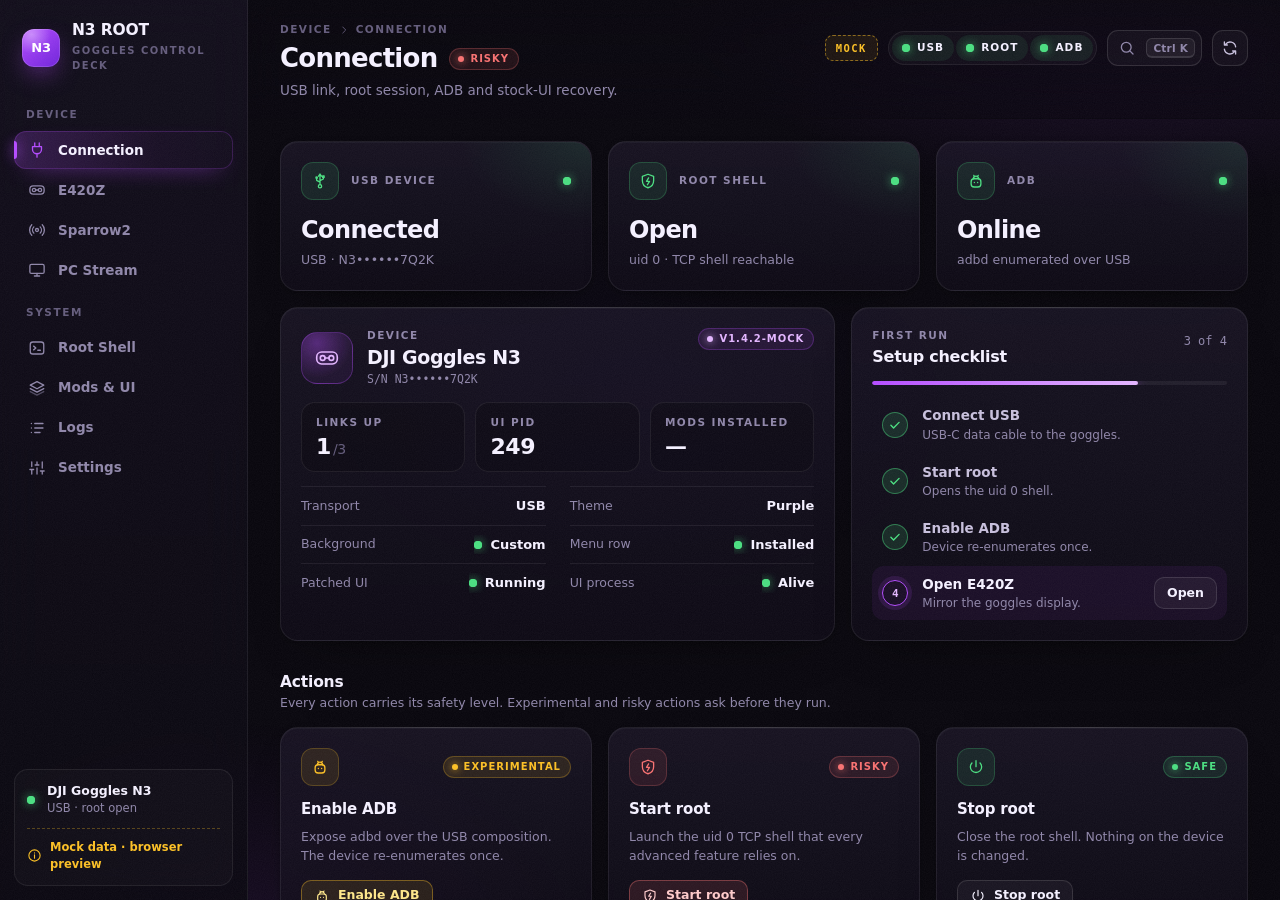
==== commit b61d6099: "PC Stream: Claude/OpenDesign visual pass (live state, sparklines, stats)" ====
--- a/app/web/index.html
+++ b/app/web/index.html
@@ -417,55 +417,67 @@
           </div>
         </div>
 
-        <div class="grid pcstream-top stagger">
-          <article class="card lift pcstream-status">
-            <header class="card-head">
-              <div class="min0"><div class="label">Stream</div><h2 class="card-title">Status</h2></div>
-              <span class="pill" id="pcPill" data-on="false"><span class="dot" data-on="false"></span><span id="pcPillText">Idle</span></span>
-            </header>
+        <div class="stagger">
+          <!-- Hero: live state, the two numbers that matter, one toggle -->
+          <article class="card pcstream-status">
+            <header class="pcstream-hero">
+              <div class="pcstream-state">
+                <div class="label">Stream</div>
+                <span class="pcstream-pill" id="pcPill" data-on="false" role="status" aria-live="polite">
+                  <span class="dot" data-on="false"></span><span id="pcPillText">Idle</span>
+                </span>
+              </div>
+              <div class="pcstream-actions">
+                <button class="btn btn-sm btn-ghost" id="pcRefresh" title="Refresh status"><svg class="i"><use href="#i-refresh"/></svg>Refresh</button>
+                <div class="pcstream-toggle">
+                  <button class="btn btn-primary" id="pcStart" data-busy-key="pc_start"><svg class="i"><use href="#i-play"/></svg>Start stream</button>
+                  <button class="btn btn-danger" id="pcStop" data-busy-key="pc_stop"><svg class="i"><use href="#i-stop"/></svg>Stop stream</button>
+                </div>
+              </div>
+            </header>
+
             <div class="pcstream-metrics">
-              <div class="metric"><div class="label">FPS</div><div class="metric-value"><span id="pcFps">0</span></div></div>
-              <div class="metric"><div class="label">Throughput</div><div class="metric-value"><span id="pcKbps">0</span><small>KB/s</small></div></div>
-              <div class="metric"><div class="label">Frames</div><div class="metric-value"><span id="pcFrames">0</span></div></div>
-            </div>
-            <div class="row pcstream-actions">
-              <button class="btn btn-primary" id="pcStart" data-busy-key="pc_start"><svg class="i"><use href="#i-play"/></svg>Start stream</button>
-              <button class="btn btn-danger" id="pcStop" data-busy-key="pc_stop"><svg class="i"><use href="#i-stop"/></svg>Stop</button>
-              <button class="btn btn-sm" id="pcRefresh"><svg class="i"><use href="#i-refresh"/></svg>Refresh</button>
-            </div>
-            <p class="hint" id="pcHint">Idle. Start the root shell and enable ADB on Connection, then press Start.</p>
-          </article>
-
-          <article class="card pcstream-encode">
-            <header class="card-head">
-              <div class="min0"><div class="label">Encode</div><h2 class="card-title">Encoding stats</h2></div>
-            </header>
-            <dl class="pcstream-kv">
-              <div><dt>Capture size</dt><dd id="pcSize">—</dd></div>
-              <div><dt>Target FPS</dt><dd id="pcTarget">—</dd></div>
-              <div><dt>Quality</dt><dd id="pcQuality">—</dd></div>
-              <div><dt>Over budget</dt><dd id="pcSlow">0</dd></div>
-              <div><dt>Errors</dt><dd id="pcErrors">0</dd></div>
-              <div><dt>Decode (goggles)</dt><dd id="pcDecode">—</dd></div>
-              <div><dt>Publish (goggles)</dt><dd id="pcBlit">—</dd></div>
-              <div><dt>Dropped (stale)</dt><dd id="pcDropped">0</dd></div>
-            </dl>
-          </article>
-        </div>
-
-        <div class="grid pcstream-bottom stagger">
-          <article class="card">
-            <header class="card-head">
-              <div><div class="label">Settings</div><h2 class="card-title">Stream settings</h2></div>
-            </header>
-            <div class="s2-controls">
-              <label class="s2-field">
+              <div class="pcstream-metric is-primary">
+                <div class="pcstream-metric-top">
+                  <span class="label">FPS</span>
+                  <span class="pcstream-legend"><i></i>target</span>
+                </div>
+                <div class="pcstream-value"><span id="pcFps">0</span><small>fps</small></div>
+                <svg class="pcstream-spark" id="pcSparkFps" viewBox="0 0 120 32" preserveAspectRatio="none" aria-hidden="true">
+                  <line class="pcstream-spark-target" x1="0" x2="120" y1="-10" y2="-10" vector-effect="non-scaling-stroke"/>
+                  <path class="pcstream-spark-area" d=""/>
+                  <path class="pcstream-spark-line" d="" vector-effect="non-scaling-stroke"/>
+                </svg>
+              </div>
+              <div class="pcstream-metric is-primary">
+                <div class="pcstream-metric-top"><span class="label">Throughput</span></div>
+                <div class="pcstream-value"><span id="pcKbps">0</span><small>KB/s</small></div>
+                <svg class="pcstream-spark" id="pcSparkKbps" viewBox="0 0 120 32" preserveAspectRatio="none" aria-hidden="true">
+                  <path class="pcstream-spark-area" d=""/>
+                  <path class="pcstream-spark-line" d="" vector-effect="non-scaling-stroke"/>
+                </svg>
+              </div>
+              <div class="pcstream-metric is-quiet">
+                <div class="pcstream-metric-top"><span class="label">Frames</span></div>
+                <div class="pcstream-value"><span id="pcFrames">0</span></div>
+                <p class="pcstream-metric-note">sent this session</p>
+              </div>
+            </div>
+
+            <p class="hint pcstream-hint" id="pcHint">Idle. Start the root shell and enable ADB on Connection, then press Start.</p>
+          </article>
+
+          <!-- Settings: one compact control strip -->
+          <article class="card pcstream-strip">
+            <h2 class="pcstream-strip-title"><span class="label">Settings</span></h2>
+            <div class="pcstream-ctls">
+              <label class="pcstream-ctl">
                 <span>Size</span>
-                <select id="pcSizeSel"></select>
+                <select class="select" id="pcSizeSel"></select>
               </label>
-              <label class="s2-field">
+              <label class="pcstream-ctl">
                 <span>FPS</span>
-                <select id="pcFpsSel">
+                <select class="select" id="pcFpsSel">
                   <option value="5">5</option>
                   <option value="8">8</option>
                   <option value="12" selected>12</option>
@@ -473,9 +485,9 @@
                   <option value="20">20</option>
                 </select>
               </label>
-              <label class="s2-field">
+              <label class="pcstream-ctl">
                 <span>Quality</span>
-                <select id="pcQualitySel">
+                <select class="select" id="pcQualitySel">
                   <option value="45">45</option>
                   <option value="55">55</option>
                   <option value="65" selected>65</option>
@@ -483,26 +495,79 @@
                   <option value="85">85</option>
                 </select>
               </label>
-              <div class="s2-actions">
-                <button class="btn btn-sm" id="pcSave"><svg class="i"><use href="#i-check"/></svg>Save</button>
-              </div>
-            </div>
-            <p class="hint pcstream-tip">Lower size and FPS cut latency far more than quality does. 1280×720 at 12 fps is the sweet spot on this hardware.</p>
-          </article>
-
-          <article class="card">
-            <header class="card-head">
-              <div><div class="label">Device</div><h2 class="card-title">Receiver</h2></div>
-              <button class="icon-btn" id="pcCopyLog" aria-label="Copy receiver log" title="Copy receiver log"><svg class="i"><use href="#i-copy"/></svg></button>
+            </div>
+            <p class="pcstream-tip" title="Lower size and FPS cut latency far more than quality does. 1280×720 at 12 fps is the sweet spot on this hardware.">Best: <b>1280×720 · 12 fps</b></p>
+            <button class="btn btn-sm" id="pcSave"><svg class="i"><use href="#i-check"/></svg>Save</button>
+          </article>
+        </div>
+
+        <div class="grid pcstream-bottom stagger">
+          <article class="card pcstream-encode">
+            <header class="card-head">
+              <div class="min0"><div class="label">Encode</div><h2 class="card-title">Encoding stats</h2></div>
             </header>
             <dl class="pcstream-kv">
-              <div><dt>Receiver PID</dt><dd id="pcPid">—</dd></div>
+              <div><dt>Capture size</dt><dd id="pcSize">—</dd></div>
+              <div><dt>Target FPS</dt><dd id="pcTarget">—</dd></div>
+              <div><dt>Quality</dt><dd id="pcQuality">—</dd></div>
+              <div><dt>Dropped (stale)</dt><dd id="pcDropped">0</dd></div>
+              <div><dt>Decode · goggles</dt><dd id="pcDecode">—</dd></div>
+              <div><dt>Publish · goggles</dt><dd id="pcBlit">—</dd></div>
+              <div><dt>Over budget</dt><dd id="pcSlow">0</dd></div>
+              <div><dt>Errors</dt><dd id="pcErrors">0</dd></div>
+            </dl>
+          </article>
+
+          <article class="card pcstream-receiver">
+            <header class="card-head">
+              <div class="min0"><div class="label">Device</div><h2 class="card-title">Receiver</h2></div>
+              <button class="icon-btn sm" id="pcCopyLog" aria-label="Copy receiver log" title="Copy receiver log"><svg class="i"><use href="#i-copy"/></svg></button>
+            </header>
+            <dl class="pcstream-facts">
+              <div><dt>PID</dt><dd id="pcPid">—</dd></div>
               <div><dt>Frame hold</dt><dd id="pcHold">—</dd></div>
               <div><dt>Override</dt><dd id="pcOverride">—</dd></div>
             </dl>
             <pre class="console pcstream-log" id="pcLog">Start a stream to see the receiver log.</pre>
           </article>
         </div>
+
+        <script>
+          /* pcSparkline(samples)            -> FPS sparkline (+ dashed target line from #pcFpsSel)
+             pcSparkline(samples, "kbps")    -> Throughput sparkline
+             pcSparkline({ fps: [], kbps: [] }) -> both. Keeps the last 30 samples, newest on the right. */
+          (function () {
+            var W = 120, H = 32, N = 30;
+            function yOf(v, max) { return (H - 2 - (Math.max(0, v) / max) * (H - 5)).toFixed(1); }
+            function draw(id, samples, floor) {
+              var svg = document.getElementById(id);
+              if (!svg) return 0;
+              var line = svg.querySelector(".pcstream-spark-line"), area = svg.querySelector(".pcstream-spark-area");
+              var pts = (samples || []).slice(-N).map(Number).filter(isFinite);
+              if (pts.length < 2) { line.setAttribute("d", ""); area.setAttribute("d", ""); return 0; }
+              var max = Math.max(floor || 0, Math.max.apply(null, pts)) * 1.12 || 1;
+              var step = pts.length > 1 ? W / (pts.length - 1) : W, x0 = 0;
+              var d = pts.map(function (v, i) { return (i ? "L" : "M") + (x0 + i * step).toFixed(1) + " " + yOf(v, max); }).join("");
+              line.setAttribute("d", d);
+              area.setAttribute("d", d + "L" + W + " " + H + "L" + x0.toFixed(1) + " " + H + "Z");
+              return max;
+            }
+            window.pcSparkline = function (samples, kind) {
+              if (samples && !Array.isArray(samples)) {
+                if (samples.kbps) window.pcSparkline(samples.kbps, "kbps");
+                if (samples.fps) window.pcSparkline(samples.fps, "fps");
+                return;
+              }
+              if (kind === "kbps") { draw("pcSparkKbps", samples, 0); return; }
+              var sel = document.getElementById("pcFpsSel");
+              var target = sel ? Number(sel.value) || 0 : 0;
+              var max = draw("pcSparkFps", samples, target);
+              var t = document.querySelector("#pcSparkFps .pcstream-spark-target");
+              var y = max && target ? yOf(target, max) : -10;
+              if (t) { t.setAttribute("y1", y); t.setAttribute("y2", y); }
+            };
+          })();
+        </script>
       </section>
 
       <!-- ============ Root Shell ============ -->
--- a/app/web/styles.css
+++ b/app/web/styles.css
@@ -1842,26 +1842,240 @@
 .toast:hover .toast-timer { animation-play-state: paused; }
 
 /* ---------- PC Stream ---------- */
-.pcstream-top { grid-template-columns: minmax(0, 1.25fr) minmax(0, 1fr); align-items: start; }
-.pcstream-bottom { grid-template-columns: minmax(0, 1fr) minmax(0, 1.1fr); align-items: start; }
-.pcstream-metrics { display: grid; grid-template-columns: repeat(3, minmax(0, 1fr)); gap: 10px; margin: 14px 0 4px; }
-.pcstream-metrics .metric {
-  background: var(--well); border: 1px solid var(--line);
-  border-radius: var(--r-sm); padding: 10px 12px;
-}
-.pcstream-actions { margin-top: 12px; }
-.pcstream-kv { display: flex; flex-direction: column; gap: 2px; margin: 14px 0 0; }
+/* Live state is read from #pcPill[data-on="true"] (via :has) or an .is-live
+   class on the section; :is() is forgiving, so .is-live still works without :has. */
+
+/* Hero / status card */
+.pcstream-status { --c-rgb: var(--safe-rgb); }
+#page-pcstream:is(.is-live, :has(#pcPill[data-on="true"])) .pcstream-status {
+  border-color: rgba(var(--safe-rgb), .32);
+  background:
+    radial-gradient(60% 90% at 0% 0%, rgba(var(--safe-rgb), .09), transparent 70%),
+    linear-gradient(180deg, var(--surface-top), var(--surface-bottom));
+  box-shadow: var(--shadow-card), inset 0 2px 0 rgba(var(--safe-rgb), .65), 0 24px 48px -30px rgba(var(--safe-rgb), .55);
+}
+
+.pcstream-hero {
+  display: flex;
+  align-items: center;
+  justify-content: space-between;
+  flex-wrap: wrap;
+  gap: var(--sp-3) var(--sp-4);
+}
+.pcstream-state { display: flex; flex-direction: column; gap: 6px; min-width: 0; }
+
+/* State pill: big, coloured, unmistakable */
+.pcstream-pill {
+  display: inline-flex;
+  align-items: center;
+  align-self: flex-start;
+  gap: 9px;
+  height: 30px;
+  padding: 0 14px 0 12px;
+  border: 1px solid var(--line-strong);
+  border-radius: 999px;
+  background: rgba(255, 255, 255, .04);
+  color: var(--muted);
+  font: 700 12px/1 var(--font-text);
+  letter-spacing: .12em;
+  text-transform: uppercase;
+  white-space: nowrap;
+  transition: color .3s, background-color .3s, border-color .3s, box-shadow .3s;
+}
+.pcstream-pill .dot {
+  width: 9px;
+  height: 9px;
+  background: transparent;
+  box-shadow: inset 0 0 0 1.5px var(--faint);
+}
+.pcstream-pill[data-on="true"] {
+  border-color: rgba(var(--safe-rgb), .5);
+  background: rgba(var(--safe-rgb), .13);
+  color: var(--safe);
+  box-shadow: 0 0 22px -6px rgba(var(--safe-rgb), .7);
+}
+.pcstream-pill[data-on="true"] .dot {
+  background: var(--safe);
+  box-shadow: 0 0 10px rgba(var(--safe-rgb), .75);
+}
+.pcstream-pill[data-on="true"] .dot::after {
+  content: "";
+  position: absolute;
+  inset: 0;
+  border-radius: 50%;
+  background: var(--safe);
+  animation: ping 2.4s var(--ease-out) infinite;
+}
+
+/* Actions: Refresh (quiet) + one toggle slot holding Start and Stop */
+.pcstream-actions { display: flex; align-items: center; gap: var(--sp-2); }
+.pcstream-toggle { display: grid; }
+.pcstream-toggle > .btn { grid-area: 1 / 1; min-width: 150px; }
+#pcStop { visibility: hidden; }
+#page-pcstream:is(.is-live, :has(#pcPill[data-on="true"])) #pcStart { visibility: hidden; }
+#page-pcstream:is(.is-live, :has(#pcPill[data-on="true"])) #pcStop { visibility: visible; }
+
+/* Metrics: FPS and Throughput lead, Frames is secondary */
+.pcstream-metrics {
+  display: grid;
+  grid-template-columns: minmax(0, 1.4fr) minmax(0, 1.4fr) minmax(0, .8fr);
+  gap: 10px;
+  margin-top: var(--sp-4);
+}
+.pcstream-metric {
+  display: flex;
+  flex-direction: column;
+  min-width: 0;
+  padding: 12px 14px 10px;
+  border: 1px solid var(--line);
+  border-radius: var(--r-md);
+  background: var(--well);
+}
+.pcstream-metric-top { display: flex; align-items: center; justify-content: space-between; gap: var(--sp-2); }
+.pcstream-value {
+  display: flex;
+  align-items: baseline;
+  gap: 5px;
+  margin-top: 4px;
+  min-width: 0;
+  color: var(--text-2);
+  font: 700 34px/1.05 var(--font-display);
+  letter-spacing: -.03em;
+  font-variant-numeric: tabular-nums;
+  white-space: nowrap;
+  transition: color .3s;
+}
+.pcstream-value > span { overflow: hidden; text-overflow: ellipsis; }
+.pcstream-value small { color: var(--faint); font: 500 13px var(--font-text); letter-spacing: 0; }
+.pcstream-metric.is-quiet .pcstream-value { font-size: 22px; margin-top: 8px; }
+.pcstream-metric-note { margin-top: auto; padding-top: var(--sp-2); color: var(--faint); font-size: 11.5px; }
+#page-pcstream:is(.is-live, :has(#pcPill[data-on="true"])) .pcstream-value { color: var(--text); }
+
+.pcstream-legend { display: inline-flex; align-items: center; gap: 5px; color: var(--faint); font-size: 10.5px; }
+.pcstream-legend i { width: 12px; border-top: 1px dashed var(--faint); }
+
+/* Sparkline (drawn by pcSparkline) */
+.pcstream-spark {
+  display: block;
+  width: 100%;
+  height: 32px;
+  margin-top: var(--sp-2);
+  overflow: visible;
+  border-bottom: 1px dashed var(--line-strong);
+}
+.pcstream-spark-line { fill: none; stroke: var(--faint); stroke-width: 1.5; stroke-linejoin: round; stroke-linecap: round; transition: stroke .3s; }
+.pcstream-spark-area { fill: transparent; transition: fill .3s; }
+.pcstream-spark-target { stroke: var(--faint); stroke-width: 1; stroke-dasharray: 3 3; }
+#page-pcstream:is(.is-live, :has(#pcPill[data-on="true"])) .pcstream-spark-line { stroke: var(--accent); }
+#page-pcstream:is(.is-live, :has(#pcPill[data-on="true"])) .pcstream-spark-area { fill: rgba(var(--accent-rgb), .16); }
+
+.pcstream-hint { margin-top: var(--sp-3); }
+
+/* Settings control strip */
+.pcstream-strip {
+  display: flex;
+  align-items: center;
+  gap: var(--sp-3) var(--sp-4);
+  margin-top: var(--gap);
+  padding: 10px 12px 10px var(--pad);
+  border-radius: var(--r-md);
+}
+.pcstream-strip-title { margin: 0; flex: none; line-height: 1; }
+.pcstream-ctls { display: flex; align-items: center; gap: var(--sp-4); flex: none; }
+.pcstream-ctl { display: inline-flex; align-items: center; gap: var(--sp-2); cursor: pointer; }
+.pcstream-ctl > span { color: var(--muted); font-size: 12px; font-weight: 600; }
+.pcstream-ctl .select { height: calc(var(--ctl-h) - 4px); min-width: 74px; padding-left: 10px; font-size: 12.5px; }
+.pcstream-ctl #pcSizeSel { min-width: 132px; }
+.pcstream-tip {
+  flex: 0 1 auto;
+  min-width: 0;
+  margin-left: auto;
+  overflow: hidden;
+  color: var(--faint);
+  font-size: 12px;
+  white-space: nowrap;
+  text-overflow: ellipsis;
+}
+.pcstream-tip b { color: var(--muted); font-weight: 600; }
+.pcstream-strip #pcSave { flex: none; }
+
+/* Bottom row */
+.pcstream-bottom {
+  grid-template-columns: minmax(0, 1fr) minmax(0, 1fr);
+  align-items: stretch;
+  margin-top: var(--gap);
+}
+
+/* Encoding stats: two aligned label/value columns */
+.pcstream-kv {
+  display: grid;
+  grid-template-columns: repeat(2, minmax(0, 1fr));
+  grid-template-rows: repeat(4, auto);
+  grid-auto-flow: column;
+  column-gap: var(--sp-6);
+  margin: 0;
+  background: linear-gradient(var(--line), var(--line)) center / 1px 100% no-repeat;
+}
 .pcstream-kv > div {
-  display: flex; align-items: baseline; justify-content: space-between; gap: 12px;
-  padding: 7px 0; border-bottom: 1px dashed var(--line);
-}
-.pcstream-kv > div:last-child { border-bottom: 0; }
-.pcstream-kv dt { color: var(--muted); font-size: 12px; }
-.pcstream-kv dd { margin: 0; font: 600 12.5px var(--font-text); color: var(--text); }
-.pcstream-log { height: 188px; margin-top: 14px; }
-.pcstream-tip { margin-top: 12px; }
-@media (max-width: 1200px) {
-  .pcstream-top, .pcstream-bottom { grid-template-columns: minmax(0, 1fr); }
+  display: flex;
+  align-items: baseline;
+  justify-content: space-between;
+  gap: var(--sp-3);
+  min-width: 0;
+  padding: 8px 0;
+  border-bottom: 1px solid var(--line);
+}
+.pcstream-kv > div:nth-child(4n) { border-bottom: 0; }
+.pcstream-kv dt { flex: none; color: var(--muted); font-size: 12px; }
+.pcstream-kv dd {
+  min-width: 0;
+  margin: 0;
+  overflow: hidden;
+  color: var(--text);
+  font: 600 12.5px var(--font-mono);
+  font-variant-numeric: tabular-nums;
+  text-align: right;
+  white-space: nowrap;
+  text-overflow: ellipsis;
+}
+
+/* Receiver: three fact tiles + log */
+.pcstream-receiver { display: flex; flex-direction: column; }
+.pcstream-facts {
+  display: grid;
+  grid-template-columns: repeat(3, minmax(0, 1fr));
+  gap: var(--sp-2);
+  margin: 0;
+}
+.pcstream-facts > div {
+  min-width: 0;
+  padding: 8px 10px;
+  border: 1px solid var(--line);
+  border-radius: var(--r-sm);
+  background: var(--well);
+}
+.pcstream-facts dt {
+  color: var(--muted);
+  font-size: 10px;
+  font-weight: 650;
+  letter-spacing: .12em;
+  text-transform: uppercase;
+}
+.pcstream-facts dd {
+  margin: 3px 0 0;
+  overflow: hidden;
+  color: var(--text);
+  font: 600 12.5px var(--font-mono);
+  white-space: nowrap;
+  text-overflow: ellipsis;
+}
+.pcstream-log { flex: 1; min-height: 150px; max-height: 220px; margin-top: var(--sp-3); font-size: 11.5px; }
+
+@media (max-width: 900px) {
+  .pcstream-bottom { grid-template-columns: minmax(0, 1fr); }
+  .pcstream-tip { display: none; }
+  .pcstream-strip { flex-wrap: wrap; }
+  .pcstream-strip #pcSave { margin-left: auto; }
 }
 
 /* ==========================================================================
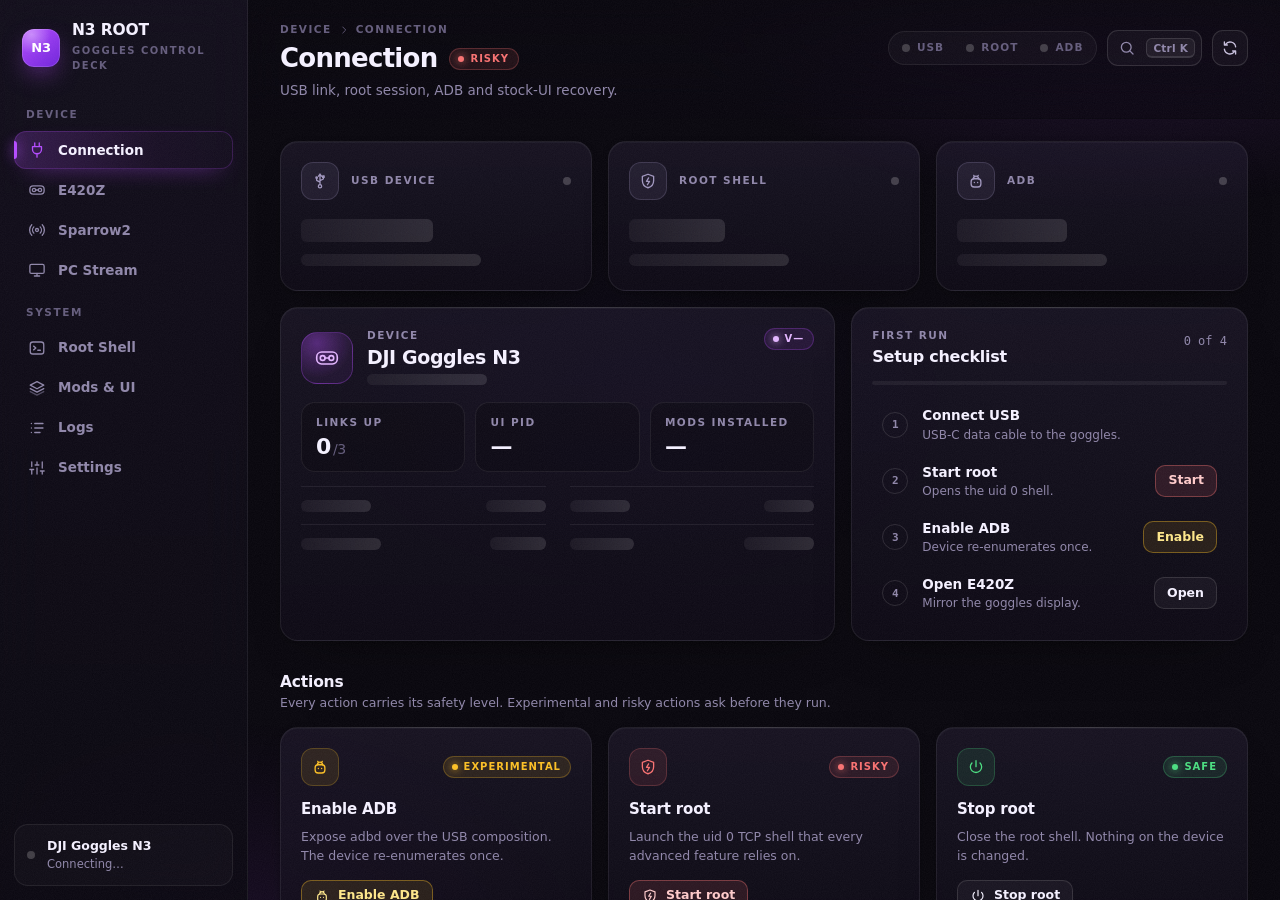
==== commit 4a77598f: "Show the tested firmware (0900) in the app's About panel" ====
--- a/app/web/index.html
+++ b/app/web/index.html
@@ -754,6 +754,7 @@
                 <div class="kv-row"><dt>Backend</dt><dd class="mono" id="aboutBackend">—</dd></div>
                 <div class="kv-row"><dt>Web UI</dt><dd class="mono">1.0.0</dd></div>
                 <div class="kv-row"><dt>Data source</dt><dd id="aboutMode">—</dd></div>
+                <div class="kv-row"><dt>Tested on</dt><dd>N3 firmware <strong>0900</strong></dd></div>
                 <div class="kv-row"><dt>Runtime</dt><dd>pywebview · WebView2</dd></div>
               </dl>
             </div>
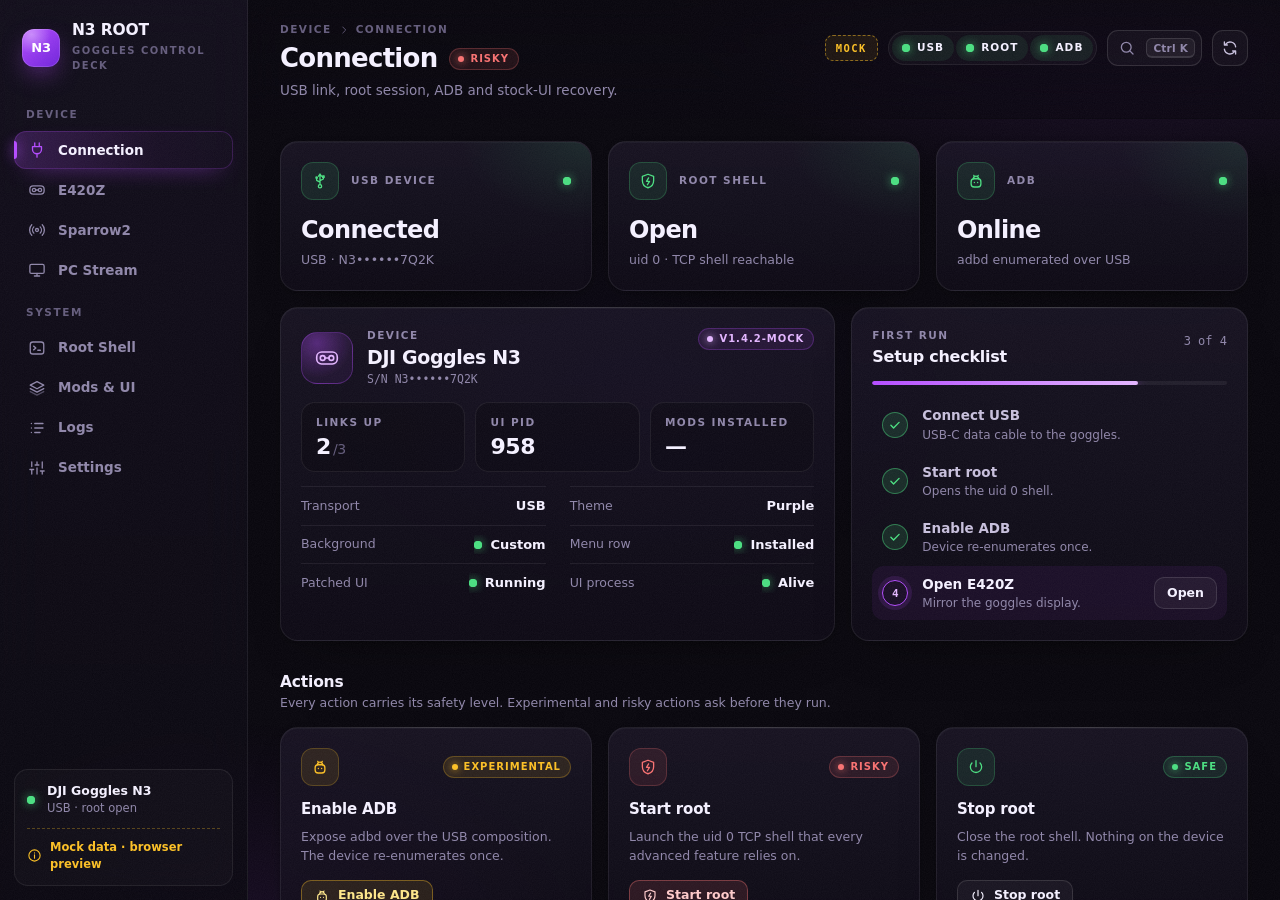
==== commit d3435310: "Release v1.1.0: notes and version bump" ====
--- a/app/web/index.html
+++ b/app/web/index.html
@@ -752,7 +752,7 @@
               </div>
               <dl class="kv about-kv">
                 <div class="kv-row"><dt>Backend</dt><dd class="mono" id="aboutBackend">—</dd></div>
-                <div class="kv-row"><dt>Web UI</dt><dd class="mono">1.0.0</dd></div>
+                <div class="kv-row"><dt>Web UI</dt><dd class="mono">1.1.0</dd></div>
                 <div class="kv-row"><dt>Data source</dt><dd id="aboutMode">—</dd></div>
                 <div class="kv-row"><dt>Tested on</dt><dd>N3 firmware <strong>0900</strong></dd></div>
                 <div class="kv-row"><dt>Runtime</dt><dd>pywebview · WebView2</dd></div>
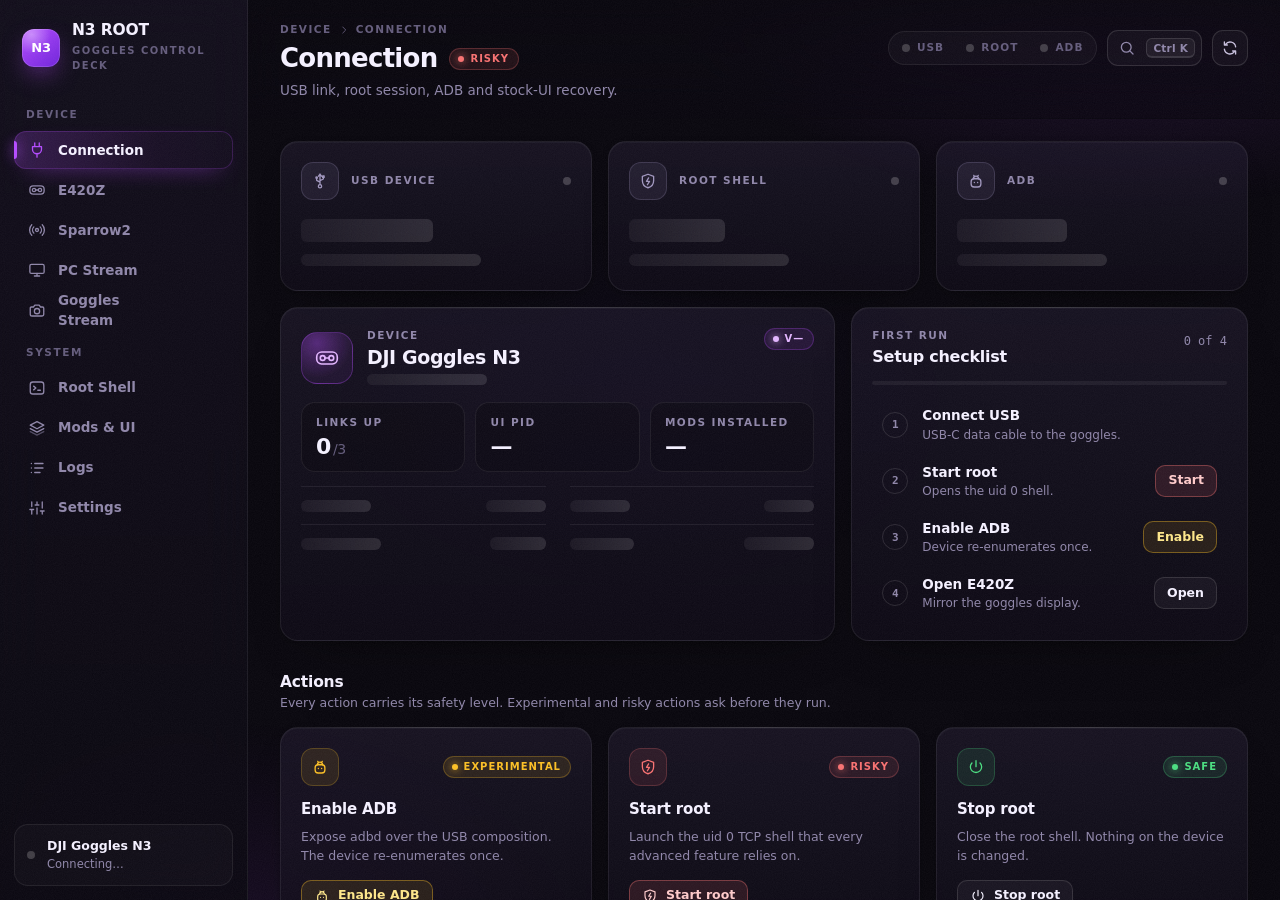
==== commit 5c9cdd7b: "Add Goggles Stream: 1080p60 H.264 video out to the PC New n3videoout mod taps zv900_app_liveview_chn" ====
--- a/app/web/index.html
+++ b/app/web/index.html
@@ -6,6 +6,7 @@
 <meta name="color-scheme" content="dark">
 <title>N3 ROOT</title>
 <link rel="stylesheet" href="styles.css">
+<link rel="stylesheet" href="goggles-stream.css">
 </head>
 <body data-mode="pending">
 
@@ -69,6 +70,7 @@
       <button class="nav-item" data-go="live"><svg class="i"><use href="#i-goggles"/></svg><span>E420Z</span><kbd>Alt 2</kbd></button>
       <button class="nav-item" data-go="sparrow"><svg class="i"><use href="#i-radio"/></svg><span>Sparrow2</span><kbd>Alt 3</kbd></button>
       <button class="nav-item" data-go="pcstream"><svg class="i"><use href="#i-monitor"/></svg><span>PC Stream</span><kbd>Alt 8</kbd></button>
+<button class="nav-item" data-go="gstream"><svg class="i"><use href="#i-camera"/></svg><span>Goggles Stream</span><kbd>Alt 9</kbd></button>
 
       <div class="nav-label">System</div>
       <button class="nav-item" data-go="shell"><svg class="i"><use href="#i-terminal"/></svg><span>Root Shell</span><kbd>Alt 4</kbd></button>
@@ -570,6 +572,157 @@
         </script>
       </section>
 
+      <!-- ============ Goggles Stream ============ -->
+      <!-- Insert immediately after the #page-pcstream section. Driven by goggles-stream.js (window.GogglesStream). -->
+      <section class="page gs-page" id="page-gstream" aria-labelledby="pageTitle">
+        <div class="stagger">
+          <div class="banner banner-info gs-banner">
+            <span class="banner-icon"><svg class="i"><use href="#i-goggles"/></svg></span>
+            <div class="min0">
+              <h3>Goggles encoder → this PC <span class="badge" data-risk="EXPERIMENTAL">Experimental</span><span class="badge" data-tone="accent">Read-only</span></h3>
+              <p>This is the goggles' own <code>vc8000e</code> hardware encoder, read by the vendor MDC reader and sent over the USB link on TCP <code>5571</code>. The H.264 bitstream is copied into fMP4 with no re-encode, so what you see is exactly what the goggles produced. The page only reads the stream and never changes anything on the goggles.</p>
+            </div>
+          </div>
+        </div>
+
+        <div class="stagger">
+          <!-- Hero: state, one-line session summary, transport controls -->
+          <article class="card gs-hero" id="gsHero" data-state="idle">
+            <div class="gs-hero-state">
+              <div class="label">Stream</div>
+              <div class="gs-hero-row">
+                <span class="gs-pill" id="gsPill" data-state="idle" role="status" aria-live="polite">
+                  <span class="gs-pill-dot" aria-hidden="true"></span><span id="gsPillText">Idle</span>
+                </span>
+                <span class="gs-hero-meta mono" id="gsHeroMeta">No active session</span>
+              </div>
+            </div>
+            <div class="gs-hero-actions">
+              <span class="badge" data-risk="EXPERIMENTAL">Experimental</span>
+              <button class="btn btn-sm btn-ghost" id="gsRefresh" type="button" title="Refresh stream info"><svg class="i"><use href="#i-refresh"/></svg><span>Refresh</span></button>
+              <button class="btn btn-sm gs-fs-btn" id="gsFsBtn" type="button" data-fs="off" aria-pressed="false" title="Fullscreen (F or double-click the video)">
+                <span class="gs-glyph gs-fs-enter" aria-hidden="true">⛶</span><svg class="i gs-fs-exit" aria-hidden="true"><use href="#i-x"/></svg><span id="gsFsLabel">Fullscreen</span>
+              </button>
+              <span class="gs-divider" aria-hidden="true"></span>
+              <button class="btn btn-danger" id="gsStop" type="button" disabled><svg class="i"><use href="#i-stop"/></svg><span>Stop stream</span></button>
+              <button class="btn btn-primary" id="gsStart" type="button"><svg class="i"><use href="#i-play"/></svg><span>Start stream</span></button>
+            </div>
+          </article>
+        </div>
+
+        <div class="grid gs-layout stagger">
+          <!-- Stage: 16:9 video with HUD and state overlays -->
+          <div class="card gs-stage-card">
+            <div class="gs-stage" id="gsStage" data-state="idle" data-video="none" data-mock="false" tabindex="0" aria-label="Goggles video. Double-click or press F for fullscreen.">
+              <video class="gs-video" id="gsVideo" muted autoplay playsinline disablepictureinpicture disableremoteplayback aria-label="Live goggles video"></video>
+
+              <!-- Mock placeholder: only shown in browser preview -->
+              <div class="gs-mock" aria-hidden="true">
+                <div class="gs-mock-grid"></div>
+                <div class="gs-mock-horizon"></div>
+                <div class="gs-mock-reticle"><span></span></div>
+                <div class="gs-mock-sweep"></div>
+                <div class="gs-mock-tag mono">MOCK FEED · 1920×1080 · H.264 High</div>
+              </div>
+
+              <div class="gs-overlay" id="gsOverlay">
+                <div class="gs-overlay-inner">
+                  <span class="empty-icon gs-overlay-icon"><svg class="i"><use id="gsOverlayIcon" href="#i-goggles"/></svg></span>
+                  <h3 id="gsOverlayTitle">Stream is off</h3>
+                  <p id="gsOverlayText">Press Start stream to watch the goggles' encoder output.</p>
+                </div>
+              </div>
+
+              <button class="gs-play" id="gsPlay" type="button" hidden>
+                <span class="gs-play-icon"><svg class="i"><use href="#i-play"/></svg></span>
+                <span>Click to play</span>
+              </button>
+
+              <div class="gs-corners" aria-hidden="true"><span></span><span></span><span></span><span></span></div>
+
+              <div class="gs-hud gs-hud-top">
+                <span class="chip gs-chip-live" id="gsChipLive"><span class="gs-pill-dot" aria-hidden="true"></span><span id="gsChipLiveText">OFF</span></span>
+                <span class="chip" id="gsChipRes">—</span>
+                <span class="chip" id="gsChipFps">— fps</span>
+                <span class="chip gs-hud-end gs-tc" id="gsChipTc" title="Timecode derived from frame count">TC --:--:--:--</span>
+              </div>
+              <div class="gs-hud gs-hud-bottom">
+                <span class="chip" id="gsChipRate">— Mb/s</span>
+                <span class="chip gs-chip-mock" id="gsChipMock" hidden>MOCK</span>
+                <button class="icon-btn sm gs-hud-end gs-stage-fs" id="gsStageFs" type="button" aria-label="Toggle fullscreen" title="Fullscreen (F)"><span class="gs-glyph" aria-hidden="true">⛶</span></button>
+              </div>
+            </div>
+
+            <div class="gs-statusline">
+              <svg class="i"><use id="gsStatusIcon" href="#i-info"/></svg>
+              <span class="gs-status-text" id="gsStatus">Idle. Press Start stream, then double-click the video or press F for fullscreen.</span>
+              <span class="gs-url mono" id="gsUrl" title="Stream URL">—</span>
+            </div>
+          </div>
+
+          <!-- Telemetry rail -->
+          <aside class="gs-rail" aria-label="Stream telemetry">
+            <div class="gs-note" id="gsNote" data-tone="risky" hidden>
+              <svg class="i"><use href="#i-alert"/></svg>
+              <div class="min0">
+                <div class="gs-note-title" id="gsNoteTitle">Stream error</div>
+                <p class="hint" id="gsNoteText"></p>
+              </div>
+            </div>
+
+            <article class="card gs-card">
+              <header class="gs-card-head">
+                <span class="label">Stream</span>
+                <span class="gs-card-aside mono" id="gsSparkLabel">bitrate · 60 s</span>
+              </header>
+              <div class="gs-lead">
+                <div class="gs-lead-cell">
+                  <div class="gs-lead-value"><span id="gsFps">—</span><small>fps</small></div>
+                </div>
+                <div class="gs-lead-cell">
+                  <div class="gs-lead-value"><span id="gsRate">—</span><small>Mb/s</small></div>
+                </div>
+              </div>
+              <svg class="gs-spark" id="gsSpark" viewBox="0 0 120 28" preserveAspectRatio="none" aria-hidden="true">
+                <path class="gs-spark-area" d=""/>
+                <path class="gs-spark-line" d="" vector-effect="non-scaling-stroke"/>
+              </svg>
+              <dl class="gs-kv">
+                <div><dt>Resolution</dt><dd id="gsRes">—</dd></div>
+                <div><dt>Frames</dt><dd id="gsFrames">—</dd></div>
+                <div><dt>Dropped</dt><dd id="gsDropped">—</dd></div>
+                <div><dt>Latency</dt><dd id="gsLatency">—</dd></div>
+                <div><dt>Session</dt><dd id="gsBytes">—</dd></div>
+              </dl>
+            </article>
+
+            <article class="card gs-card">
+              <header class="gs-card-head"><span class="label">Link</span></header>
+              <dl class="gs-kv">
+                <div><dt>Transport</dt><dd>USB · 192.168.60.2:5571</dd></div>
+                <div><dt>Encoder</dt><dd>vc8000e · H.264 High</dd></div>
+                <div><dt>Codec</dt><dd>avc1.640034 · L5.2</dd></div>
+                <div><dt>Mode</dt><dd>copy (no transcode)</dd></div>
+                <div><dt>Muxer</dt><dd id="gsFfmpeg">—</dd></div>
+                <div><dt>Player</dt><dd id="gsPlayer">—</dd></div>
+              </dl>
+            </article>
+
+            <article class="card gs-card">
+              <header class="gs-card-head"><span class="label">Device</span></header>
+              <dl class="gs-kv">
+                <div><dt>Reader mod</dt><dd id="gsMod">—</dd></div>
+                <div><dt>Fills</dt><dd id="gsFills">—</dd></div>
+                <div><dt>Sent</dt><dd id="gsSent">—</dd></div>
+                <div><dt>Reader drops</dt><dd id="gsDrops">—</dd></div>
+                <div><dt>Pipeline props</dt><dd id="gsProps">—</dd></div>
+              </dl>
+              <p class="hint gs-card-foot">Fills are encoder buffers the MDC reader picked up; sent are the ones forwarded over TCP.</p>
+            </article>
+          </aside>
+        </div>
+      </section>
+
       <!-- ============ Root Shell ============ -->
       <section class="page" id="page-shell" aria-labelledby="pageTitle">
         <div class="stagger">
@@ -815,6 +968,7 @@
   </div>
 </div>
 
+<script src="goggles-stream.js"></script>
 <script src="app.js"></script>
 </body>
 </html>
--- a/app/web/goggles-stream.css
+++ b/app/web/goggles-stream.css
@@ -0,0 +1,547 @@
+/* ==========================================================================
+   Goggles Stream (#page-gstream): goggles → PC H.264 viewer
+   Every rule is scoped to .gs-* and only uses tokens from styles.css.
+   State lives in data attributes set by goggles-stream.js:
+     .gs-hero / .gs-pill / .gs-stage   data-state = idle | starting | live | error
+     .gs-stage                         data-video = none | waiting | playing | blocked | failed
+     .gs-stage                         data-mock  = true | false
+   ========================================================================== */
+
+.gs-page {
+  --gs-rail: 312px;
+  --gs-tone: 255, 255, 255;   /* rgb triplet for the current state colour */
+}
+
+/* ---------- Banner ---------- */
+.gs-banner h3 { flex-wrap: wrap; }
+.gs-banner p { max-width: 980px; }
+
+/* ---------- Hero strip ---------- */
+.gs-hero {
+  display: flex;
+  align-items: center;
+  justify-content: space-between;
+  flex-wrap: wrap;
+  gap: var(--sp-3) var(--sp-4);
+  padding: 14px 14px 14px var(--pad);
+  transition: border-color .3s, box-shadow .3s, background .3s;
+}
+.gs-hero[data-state="live"] {
+  --c-rgb: var(--safe-rgb);
+  border-color: rgba(var(--safe-rgb), .3);
+  background:
+    radial-gradient(50% 120% at 0% 0%, rgba(var(--safe-rgb), .08), transparent 70%),
+    linear-gradient(180deg, var(--surface-top), var(--surface-bottom));
+  box-shadow: var(--shadow-card), inset 0 2px 0 rgba(var(--safe-rgb), .6);
+}
+.gs-hero[data-state="starting"] { border-color: rgba(var(--exp-rgb), .26); box-shadow: var(--shadow-card), inset 0 2px 0 rgba(var(--exp-rgb), .5); }
+.gs-hero[data-state="error"]    { border-color: rgba(var(--risky-rgb), .3); box-shadow: var(--shadow-card), inset 0 2px 0 rgba(var(--risky-rgb), .55); }
+
+.gs-hero-state { display: flex; flex-direction: column; gap: 6px; min-width: 0; }
+.gs-hero-row { display: flex; align-items: center; gap: var(--sp-3); min-width: 0; }
+.gs-hero-meta {
+  min-width: 0;
+  overflow: hidden;
+  color: var(--muted);
+  font-size: 12px;
+  font-variant-numeric: tabular-nums;
+  white-space: nowrap;
+  text-overflow: ellipsis;
+}
+.gs-hero[data-state="live"] .gs-hero-meta { color: var(--text-2); }
+
+.gs-hero-actions { display: flex; align-items: center; flex-wrap: wrap; gap: var(--sp-2); }
+.gs-hero-actions .badge { margin-right: var(--sp-1); }
+.gs-hero-actions #gsStart,
+.gs-hero-actions #gsStop { min-width: 132px; }
+.gs-divider { width: 1px; height: 22px; margin: 0 var(--sp-1); background: var(--line-strong); }
+
+/* Fullscreen button: glyph when off, ✕ icon when on */
+.gs-glyph { display: inline-grid; place-items: center; width: 16px; height: 16px; font-size: 14px; line-height: 1; }
+.gs-fs-btn .gs-fs-exit { display: none; }
+.gs-fs-btn[data-fs="on"] .gs-fs-enter { display: none; }
+.gs-fs-btn[data-fs="on"] .gs-fs-exit { display: block; }
+
+/* ---------- State pill (idle / starting / live / error) ---------- */
+.gs-pill {
+  --gs-tone: 143, 134, 169;
+  display: inline-flex;
+  align-items: center;
+  flex: none;
+  gap: 9px;
+  height: 30px;
+  padding: 0 14px 0 12px;
+  border: 1px solid var(--line-strong);
+  border-radius: 999px;
+  background: rgba(255, 255, 255, .04);
+  color: var(--muted);
+  font: 700 12px/1 var(--font-text);
+  letter-spacing: .12em;
+  text-transform: uppercase;
+  white-space: nowrap;
+  transition: color .3s, background-color .3s, border-color .3s, box-shadow .3s;
+}
+.gs-pill[data-state="starting"] { --gs-tone: var(--exp-rgb); color: var(--exp); }
+.gs-pill[data-state="live"]     { --gs-tone: var(--safe-rgb); color: var(--safe); box-shadow: 0 0 22px -6px rgba(var(--safe-rgb), .7); }
+.gs-pill[data-state="error"]    { --gs-tone: var(--risky-rgb); color: var(--risky); }
+.gs-pill:not([data-state="idle"]) {
+  border-color: rgba(var(--gs-tone), .5);
+  background: rgba(var(--gs-tone), .12);
+}
+
+/* Shared status dot: hollow when idle, solid + ping when live */
+.gs-pill-dot {
+  position: relative;
+  width: 9px;
+  height: 9px;
+  flex: none;
+  border-radius: 50%;
+  box-shadow: inset 0 0 0 1.5px var(--faint);
+  transition: background-color .3s, box-shadow .3s;
+}
+[data-state="starting"] > .gs-pill-dot { background: var(--exp); box-shadow: 0 0 8px rgba(var(--exp-rgb), .7); animation: breathe 1.2s ease-in-out infinite; }
+[data-state="error"] > .gs-pill-dot    { background: var(--risky); box-shadow: 0 0 8px rgba(var(--risky-rgb), .7); }
+[data-state="live"] > .gs-pill-dot     { background: var(--safe); box-shadow: 0 0 10px rgba(var(--safe-rgb), .75); }
+[data-state="live"] > .gs-pill-dot::after {
+  content: "";
+  position: absolute;
+  inset: 0;
+  border-radius: 50%;
+  background: var(--safe);
+  animation: ping 2.4s var(--ease-out) infinite;
+}
+
+/* ---------- Layout ---------- */
+.gs-layout {
+  grid-template-columns: minmax(0, 1fr) var(--gs-rail);
+  align-items: start;
+  margin-top: var(--gap);
+}
+
+/* ---------- Stage ---------- */
+.gs-stage-card { min-width: 0; padding: 10px; }
+
+.gs-stage {
+  position: relative;
+  width: min(100%, calc(62vh * 16 / 9));
+  margin-inline: auto;
+  aspect-ratio: 16 / 9;
+  overflow: hidden;
+  isolation: isolate;
+  border: 1px solid var(--line);
+  border-radius: var(--r-md);
+  background: radial-gradient(90% 90% at 50% 40%, #140D20, #040208 75%);
+  outline-offset: 3px;
+  user-select: none;
+  transition: border-color .4s, box-shadow .4s;
+}
+/* Tally: thin green frame while live, the way a broadcast monitor shows on-air */
+.gs-stage[data-state="live"] {
+  border-color: rgba(var(--safe-rgb), .4);
+  box-shadow: 0 0 0 1px rgba(var(--safe-rgb), .12), 0 18px 50px -30px rgba(var(--safe-rgb), .6);
+}
+.gs-stage[data-state="error"] { border-color: rgba(var(--risky-rgb), .3); }
+
+.gs-video {
+  position: absolute;
+  inset: 0;
+  width: 100%;
+  height: 100%;
+  object-fit: contain;
+  background: #000;
+  opacity: 0;
+  transition: opacity .45s var(--ease-out);
+}
+.gs-stage[data-video="playing"] .gs-video,
+.gs-stage[data-video="blocked"] .gs-video { opacity: 1; }
+.gs-stage[data-mock="true"] .gs-video { display: none; }
+
+/* Overlay (idle / connecting / buffering / error) */
+.gs-overlay {
+  position: absolute;
+  inset: 0;
+  z-index: 1;
+  display: grid;
+  place-items: center;
+  overflow: hidden;
+  text-align: center;
+  transition: opacity .4s var(--ease-out);
+}
+.gs-overlay::before {
+  content: "";
+  position: absolute;
+  inset: 0;
+  background: repeating-linear-gradient(180deg, rgba(255, 255, 255, .03) 0 1px, transparent 1px 3px);
+}
+.gs-overlay::after {
+  content: "";
+  position: absolute;
+  top: -40%;
+  left: 0;
+  right: 0;
+  height: 40%;
+  background: linear-gradient(180deg, transparent, rgba(var(--accent-rgb), .08) 60%, rgba(var(--accent-rgb), .14) 92%, transparent);
+  animation: sweep 3.6s linear infinite;
+}
+.gs-stage[data-state="idle"] .gs-overlay::after,
+.gs-stage[data-state="error"] .gs-overlay::after { opacity: 0; animation-play-state: paused; }
+.gs-stage[data-state="live"][data-video="playing"] .gs-overlay,
+.gs-stage[data-state="live"][data-video="blocked"] .gs-overlay,
+.gs-stage[data-mock="true"][data-state="live"] .gs-overlay { opacity: 0; pointer-events: none; }
+
+.gs-overlay-inner { position: relative; z-index: 1; max-width: 380px; padding: 24px; }
+.gs-overlay h3 { margin: 14px 0 4px; font: 650 16px var(--font-display); letter-spacing: -.012em; }
+.gs-overlay p { color: var(--muted); font-size: 12.5px; overflow-wrap: anywhere; }
+.gs-overlay-icon {
+  display: inline-grid;
+  place-items: center;
+  width: 46px;
+  height: 46px;
+  border: 1px solid rgba(var(--accent-rgb), .25);
+  border-radius: var(--r-md);
+  background: rgba(var(--accent-rgb), .1);
+  color: var(--accent-soft);
+}
+.gs-overlay-icon .i { width: 22px; height: 22px; }
+.gs-stage[data-state="starting"] .gs-overlay-icon .i,
+.gs-stage[data-video="waiting"] .gs-overlay-icon .i { animation: breathe 1.6s ease-in-out infinite; }
+.gs-stage[data-state="starting"] .gs-overlay-icon { border-color: rgba(var(--exp-rgb), .3); background: rgba(var(--exp-rgb), .1); color: var(--exp); }
+.gs-stage[data-state="error"] .gs-overlay-icon,
+.gs-stage[data-video="failed"] .gs-overlay-icon { border-color: rgba(var(--risky-rgb), .3); background: rgba(var(--risky-rgb), .1); color: var(--risky); }
+
+/* Autoplay blocked */
+.gs-play {
+  position: absolute;
+  inset: 0;
+  z-index: 4;
+  display: flex;
+  flex-direction: column;
+  align-items: center;
+  justify-content: center;
+  gap: 10px;
+  width: 100%;
+  padding: 0;
+  border: 0;
+  background: rgba(4, 2, 9, .55);
+  color: var(--text);
+  font: 600 13px var(--font-text);
+  cursor: pointer;
+  animation: fadeIn .3s var(--ease-out);
+}
+.gs-play-icon {
+  display: grid;
+  place-items: center;
+  width: 58px;
+  height: 58px;
+  border: 1px solid rgba(255, 255, 255, .2);
+  border-radius: 50%;
+  background: linear-gradient(135deg, var(--accent), var(--accent-deep));
+  box-shadow: 0 14px 34px -10px rgba(var(--accent-rgb), .9);
+  transition: transform .2s var(--ease-spring);
+}
+.gs-play-icon .i { width: 24px; height: 24px; margin-left: 3px; fill: currentColor; }
+.gs-play:hover .gs-play-icon { transform: scale(1.06); }
+.gs-play:active .gs-play-icon { transform: scale(.95); }
+
+/* Mock placeholder (browser preview only) */
+.gs-mock {
+  position: absolute;
+  inset: 0;
+  display: none;
+  overflow: hidden;
+  background:
+    radial-gradient(70% 60% at 50% 42%, rgba(var(--accent-rgb), .30), transparent 70%),
+    radial-gradient(60% 50% at 82% 100%, rgba(111, 35, 217, .35), transparent 70%),
+    linear-gradient(180deg, #1A0F2B 0%, #0E0818 58%, #07040C 100%);
+}
+.gs-stage[data-mock="true"][data-state="live"] .gs-mock { display: block; animation: fadeIn .5s var(--ease-out); }
+.gs-mock-grid {
+  position: absolute;
+  inset: 0;
+  background:
+    linear-gradient(rgba(255, 255, 255, .045) 1px, transparent 1px) 0 0 / 6.25% 11.11%,
+    linear-gradient(90deg, rgba(255, 255, 255, .045) 1px, transparent 1px) 0 0 / 6.25% 11.11%;
+  mask-image: radial-gradient(80% 80% at 50% 50%, #000 40%, transparent 100%);
+}
+.gs-mock-horizon {
+  position: absolute;
+  left: 8%;
+  right: 8%;
+  top: 56%;
+  height: 1px;
+  background: linear-gradient(90deg, transparent, rgba(var(--accent-rgb), .7), transparent);
+  box-shadow: 0 0 18px rgba(var(--accent-rgb), .6);
+}
+.gs-mock-reticle {
+  position: absolute;
+  top: 50%;
+  left: 50%;
+  width: 13%;
+  aspect-ratio: 1;
+  border: 1px solid rgba(255, 255, 255, .26);
+  border-radius: 50%;
+  transform: translate(-50%, -50%);
+}
+.gs-mock-reticle::before,
+.gs-mock-reticle::after {
+  content: "";
+  position: absolute;
+  background: rgba(255, 255, 255, .3);
+}
+.gs-mock-reticle::before { top: 50%; left: -40%; right: -40%; height: 1px; }
+.gs-mock-reticle::after  { left: 50%; top: -40%; bottom: -40%; width: 1px; }
+.gs-mock-reticle span {
+  position: absolute;
+  inset: 38%;
+  border-radius: 50%;
+  background: var(--accent-soft);
+  box-shadow: 0 0 14px rgba(var(--accent-rgb), .9);
+}
+.gs-mock-sweep {
+  position: absolute;
+  top: 0;
+  bottom: 0;
+  left: -30%;
+  width: 30%;
+  background: linear-gradient(90deg, transparent, rgba(255, 255, 255, .05), transparent);
+  animation: gsPan 5.5s linear infinite;
+}
+.gs-mock-tag {
+  position: absolute;
+  left: 50%;
+  top: 68%;
+  transform: translateX(-50%);
+  color: rgba(244, 240, 255, .55);
+  font-size: 11px;
+  letter-spacing: .14em;
+  white-space: nowrap;
+}
+
+/* Viewfinder corners (match E420Z) */
+.gs-corners span {
+  position: absolute;
+  z-index: 2;
+  width: 22px;
+  height: 22px;
+  border: 0 solid rgba(255, 255, 255, .26);
+  pointer-events: none;
+}
+.gs-corners span:nth-child(1) { top: 12px; left: 12px; border-top-width: 2px; border-left-width: 2px; border-top-left-radius: 6px; }
+.gs-corners span:nth-child(2) { top: 12px; right: 12px; border-top-width: 2px; border-right-width: 2px; border-top-right-radius: 6px; }
+.gs-corners span:nth-child(3) { bottom: 12px; left: 12px; border-bottom-width: 2px; border-left-width: 2px; border-bottom-left-radius: 6px; }
+.gs-corners span:nth-child(4) { bottom: 12px; right: 12px; border-bottom-width: 2px; border-right-width: 2px; border-bottom-right-radius: 6px; }
+
+/* HUD */
+.gs-hud {
+  position: absolute;
+  left: 44px;
+  right: 44px;
+  z-index: 3;
+  display: flex;
+  align-items: center;
+  gap: var(--sp-2);
+  pointer-events: none;
+}
+.gs-hud > * { pointer-events: auto; }
+.gs-hud-top { top: 18px; flex-wrap: wrap; }
+.gs-hud-bottom { bottom: 16px; }
+.gs-hud-end { margin-left: auto; }
+.gs-hud .chip { font-variant-numeric: tabular-nums; }
+.gs-tc { letter-spacing: .04em; }
+.gs-stage:not([data-state="live"]) .gs-hud .chip:not(.gs-chip-live) { color: var(--faint); }
+
+.gs-chip-live .gs-pill-dot { width: 8px; height: 8px; }
+.gs-chip-live[data-state="live"] { border-color: rgba(var(--risky-rgb), .45); color: #fff; }
+.gs-chip-live[data-state="live"] > .gs-pill-dot { background: var(--risky); box-shadow: 0 0 10px rgba(var(--risky-rgb), .9); }
+.gs-chip-live[data-state="live"] > .gs-pill-dot::after { background: var(--risky); }
+.gs-chip-mock { border-style: dashed; border-color: rgba(var(--exp-rgb), .5); color: var(--exp); }
+
+/* Bottom HUD fades in on hover / focus so the picture stays clean */
+.gs-hud-bottom { opacity: 0; transform: translateY(4px); transition: opacity .25s, transform .25s var(--ease-out); }
+.gs-stage:hover .gs-hud-bottom,
+.gs-stage:focus-within .gs-hud-bottom,
+.gs-stage:not([data-state="live"]) .gs-hud-bottom { opacity: 1; transform: none; }
+.gs-stage-fs { background: rgba(8, 6, 13, .62); backdrop-filter: blur(8px); }
+
+/* Fullscreen: the stage itself goes fullscreen */
+.gs-stage:fullscreen {
+  width: 100%;
+  height: 100%;
+  max-height: none;
+  aspect-ratio: auto;
+  margin: 0;
+  border: 0;
+  border-radius: 0;
+  background: #000;
+  box-shadow: none;
+}
+.gs-stage:fullscreen .gs-corners { display: none; }
+.gs-stage:fullscreen .gs-hud { left: 24px; right: 24px; }
+.gs-stage::backdrop { background: #000; }
+
+/* Status line under the stage */
+.gs-statusline {
+  display: flex;
+  align-items: center;
+  gap: 10px;
+  min-width: 0;
+  padding: 11px 8px 3px;
+  color: var(--muted);
+  font-size: 12.5px;
+}
+.gs-statusline .i { width: 16px; height: 16px; color: var(--muted); }
+.gs-statusline[data-tone="live"] .i  { color: var(--safe); }
+.gs-statusline[data-tone="warn"] .i  { color: var(--exp); }
+.gs-statusline[data-tone="error"] .i { color: var(--risky); }
+.gs-statusline[data-tone="error"] .gs-status-text { color: var(--text-2); }
+.gs-status-text { flex: 1; min-width: 0; overflow: hidden; white-space: nowrap; text-overflow: ellipsis; }
+.gs-url {
+  flex: 0 1 auto;
+  max-width: 40%;
+  overflow: hidden;
+  color: var(--faint);
+  font-size: 11.5px;
+  white-space: nowrap;
+  text-overflow: ellipsis;
+}
+
+/* ---------- Telemetry rail ---------- */
+.gs-rail { display: flex; flex-direction: column; gap: var(--gap); min-width: 0; }
+
+.gs-card { padding: 14px 16px; border-radius: var(--r-md); }
+.gs-card-head {
+  display: flex;
+  align-items: center;
+  justify-content: space-between;
+  gap: var(--sp-2);
+  margin-bottom: 10px;
+}
+.gs-card-aside { color: var(--faint); font-size: 10.5px; }
+.gs-card-foot { margin-top: 10px; font-size: 11.5px; }
+
+/* Two lead numbers */
+.gs-lead { display: grid; grid-template-columns: repeat(2, minmax(0, 1fr)); gap: var(--sp-2); }
+.gs-lead-cell {
+  min-width: 0;
+  padding: 8px 10px;
+  border: 1px solid var(--line);
+  border-radius: var(--r-sm);
+  background: var(--well);
+}
+.gs-lead-value {
+  display: flex;
+  align-items: baseline;
+  gap: 4px;
+  min-width: 0;
+  color: var(--text-2);
+  font: 700 24px/1.1 var(--font-display);
+  letter-spacing: -.025em;
+  font-variant-numeric: tabular-nums;
+  white-space: nowrap;
+  transition: color .3s;
+}
+.gs-lead-value > span { overflow: hidden; text-overflow: ellipsis; }
+.gs-lead-value small { color: var(--faint); font: 500 11.5px var(--font-text); letter-spacing: 0; }
+.gs-page[data-state="live"] .gs-lead-value { color: var(--text); }
+
+/* Bitrate sparkline */
+.gs-spark {
+  display: block;
+  width: 100%;
+  height: 28px;
+  margin: 10px 0 4px;
+  overflow: visible;
+  border-bottom: 1px dashed var(--line-strong);
+}
+.gs-spark-line { fill: none; stroke: var(--faint); stroke-width: 1.5; stroke-linejoin: round; stroke-linecap: round; transition: stroke .3s; }
+.gs-spark-area { fill: transparent; transition: fill .3s; }
+.gs-page[data-state="live"] .gs-spark-line { stroke: var(--accent); }
+.gs-page[data-state="live"] .gs-spark-area { fill: rgba(var(--accent-rgb), .15); }
+
+/* Dense key/value rows */
+.gs-kv { margin: 0; }
+.gs-kv > div {
+  display: flex;
+  align-items: baseline;
+  justify-content: space-between;
+  gap: var(--sp-3);
+  min-width: 0;
+  padding: 6px 0;
+  border-top: 1px solid var(--line);
+}
+.gs-kv > div:first-child { border-top: 0; }
+.gs-kv dt { flex: none; color: var(--muted); font-size: 12px; }
+.gs-kv dd {
+  min-width: 0;
+  margin: 0;
+  overflow: hidden;
+  color: var(--text);
+  font: 600 12px var(--font-mono);
+  font-variant-numeric: tabular-nums;
+  text-align: right;
+  white-space: nowrap;
+  text-overflow: ellipsis;
+}
+.gs-kv dd[data-tone="ok"]    { color: var(--safe); }
+.gs-kv dd[data-tone="warn"]  { color: var(--exp); }
+.gs-kv dd[data-tone="bad"]   { color: var(--risky); }
+.gs-kv dd[data-tone="muted"] { color: var(--faint); }
+
+/* Rail note (error / ffmpeg missing) */
+.gs-note {
+  --n-rgb: var(--risky-rgb);
+  display: flex;
+  align-items: flex-start;
+  gap: 10px;
+  padding: 12px 14px;
+  border: 1px solid rgba(var(--n-rgb), .3);
+  border-radius: var(--r-md);
+  background: linear-gradient(90deg, rgba(var(--n-rgb), .1), rgba(var(--n-rgb), .03));
+  animation: fadeIn .3s var(--ease-out);
+}
+.gs-note[data-tone="warn"] { --n-rgb: var(--exp-rgb); }
+.gs-note > .i { width: 16px; height: 16px; margin-top: 2px; color: rgb(var(--n-rgb)); }
+.gs-note-title { margin-bottom: 2px; color: var(--text); font-size: 12.5px; font-weight: 650; }
+.gs-note .hint { font-size: 12px; overflow-wrap: anywhere; }
+
+/* ---------- Motion ---------- */
+@keyframes gsPan { to { transform: translateX(440%); } }
+.reduce-motion .gs-mock-sweep,
+.reduce-motion .gs-overlay::after { display: none; }
+@media (prefers-reduced-motion: reduce) {
+  .gs-mock-sweep, .gs-overlay::after { display: none; }
+}
+
+/* ---------- Responsive ---------- */
+@media (max-width: 1240px) {
+  .gs-page { --gs-rail: 284px; }
+}
+
+@media (max-width: 1100px) {
+  .gs-layout { grid-template-columns: minmax(0, 1fr); }
+  .gs-rail {
+    display: grid;
+    grid-template-columns: repeat(3, minmax(0, 1fr));
+    align-items: start;
+  }
+  .gs-note { grid-column: 1 / -1; }
+  .gs-stage { width: min(100%, calc(70vh * 16 / 9)); }
+}
+
+@media (max-width: 860px) {
+  .gs-rail { grid-template-columns: repeat(2, minmax(0, 1fr)); }
+}
+
+@media (max-width: 700px) {
+  .gs-hero { padding: var(--pad); }
+  .gs-hero-actions { width: 100%; }
+  .gs-hero-actions #gsStart,
+  .gs-hero-actions #gsStop { flex: 1 1 140px; min-width: 0; }
+  .gs-divider { display: none; }
+  .gs-hero-meta { display: none; }
+  .gs-rail { grid-template-columns: minmax(0, 1fr); }
+  .gs-url { display: none; }
+  .gs-hud { left: 16px; right: 16px; }
+  .gs-hud-top { top: 12px; }
+  .gs-corners { display: none; }
+}
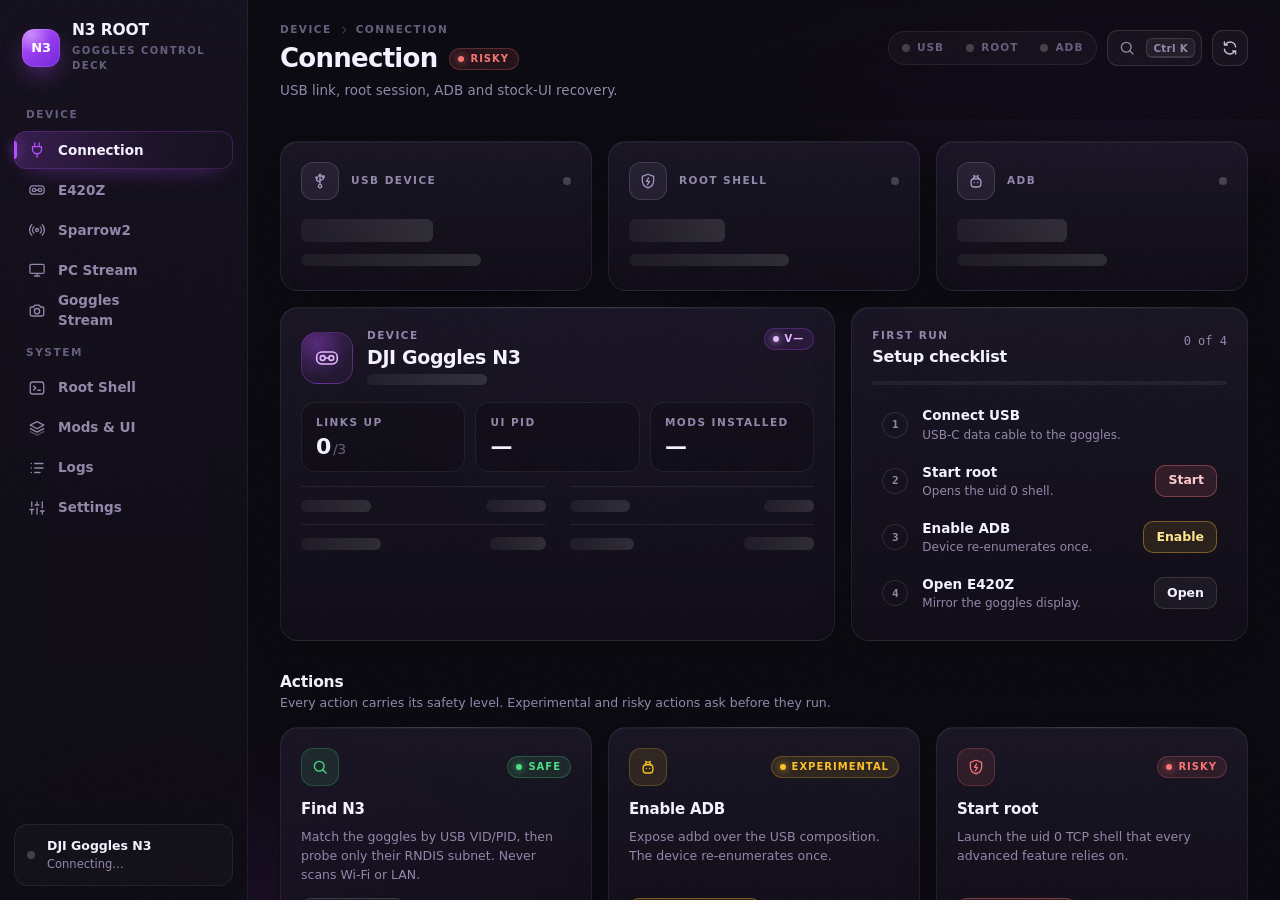
==== commit beada151: "UI: simplify the unsupported capture message Remove the remaining config-path and vendor-tool detail" ====
--- a/app/web/index.html
+++ b/app/web/index.html
@@ -339,12 +339,10 @@
             writes outside <code>/data/local/tmp/s2cap</code>. Decoding happens on the PC.
           </p>
           <p class="hint s2-blocked">
-            <strong>Measured on this build:</strong> the vendor decoder aborts
-            (<code>FORTIFY: fseeko: null FILE*</code>) because it needs
-            <code>/etc/wl_liveview_venc.json</code>, which is missing — and
-            <code>/etc</code> is <code>/system/etc</code> on dm-verity, so it must never
-            be created. <code>-p</code>/<code>-k</code> also fail to parse, and the S2
-            link is down (<code>recv_cnt 0</code>). Probe still works.
+            <strong>Not supported on this build.</strong> The vendor encoded-capture
+            path needs a read-only system config (or a flash dump), both outside
+            the project safety rules. Use the E420Z display mirror or Goggles
+            Stream for decoded video. Probe still works.
           </p>
           <div class="s2-controls">
             <label class="s2-field">
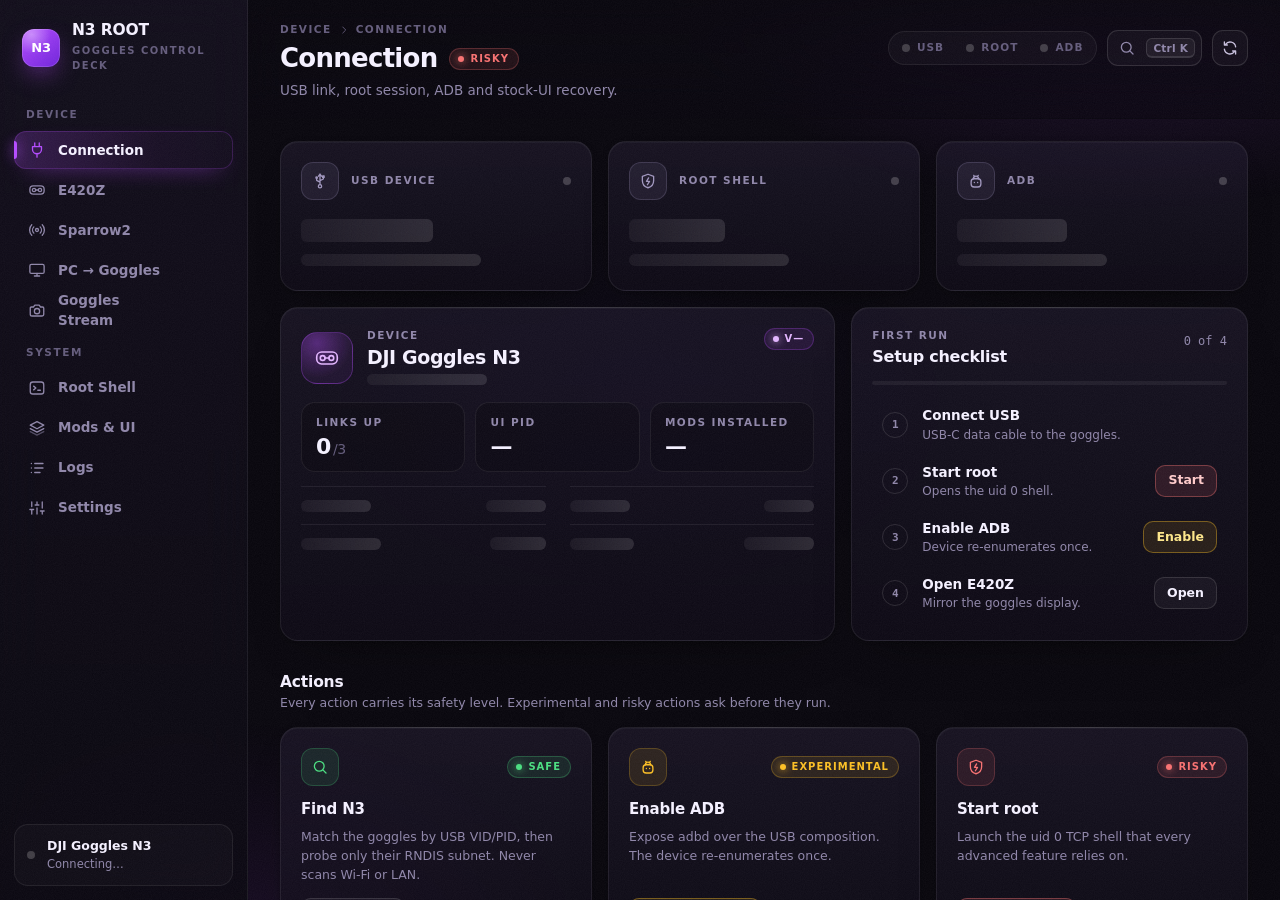
==== commit 681285d2: "PC->goggles: 1080p60 hardware tunnel + app Tunnel OMX.dji.video_decoder.avc.vc8000d (and hevc.vc8000" ====
--- a/app/web/index.html
+++ b/app/web/index.html
@@ -6,6 +6,7 @@
 <meta name="color-scheme" content="dark">
 <title>N3 ROOT</title>
 <link rel="stylesheet" href="styles.css">
+  <link rel="stylesheet" href="pc-goggles.css">
 <link rel="stylesheet" href="goggles-stream.css">
 </head>
 <body data-mode="pending">
@@ -69,7 +70,7 @@
       <button class="nav-item" data-go="connection"><svg class="i"><use href="#i-plug"/></svg><span>Connection</span><kbd>Alt 1</kbd></button>
       <button class="nav-item" data-go="live"><svg class="i"><use href="#i-goggles"/></svg><span>E420Z</span><kbd>Alt 2</kbd></button>
       <button class="nav-item" data-go="sparrow"><svg class="i"><use href="#i-radio"/></svg><span>Sparrow2</span><kbd>Alt 3</kbd></button>
-      <button class="nav-item" data-go="pcstream"><svg class="i"><use href="#i-monitor"/></svg><span>PC Stream</span><kbd>Alt 8</kbd></button>
+      <button class="nav-item" data-go="pcstream"><svg class="i"><use href="#i-monitor"/></svg><span>PC → Goggles</span><kbd>Alt 8</kbd></button>
 <button class="nav-item" data-go="gstream"><svg class="i"><use href="#i-camera"/></svg><span>Goggles Stream</span><kbd>Alt 9</kbd></button>
 
       <div class="nav-label">System</div>
@@ -405,24 +406,23 @@
         </div>
       </section>
 
-      <!-- ============ PC Stream ============ -->
+      <!-- ============ PC -> Goggles ============ -->
       <section class="page" id="page-pcstream" aria-labelledby="pageTitle">
         <div class="stagger">
           <div class="banner banner-info">
             <span class="banner-icon"><svg class="i"><use href="#i-monitor"/></svg></span>
             <div>
-              <h3>PC screen → goggles <span class="badge" data-risk="EXPERIMENTAL">Experimental</span></h3>
-              <p>Streams this desktop into the goggles over the USB link. The goggles decodes each frame in software, so 1280×720 tops out near 12 fps and 1080p near 5. Enabling ADB and the root shell is required; nothing is written outside <code>/data/local/tmp</code>.</p>
+              <h3>PC → goggles · 1080p60 hardware tunnel <span class="badge" data-risk="EXPERIMENTAL">Experimental</span></h3>
+              <p>NVENC → USB TCP 5572 → <code>vc8000d</code> → <code>extra_blending</code>. No JPEG, no <code>fb_receiver</code>, no extra copy. Measured <b>60.0 fps</b> at 1080p. Power off the O4 air unit first: it shares the display sink and can hold a D-Log M colour mode.</p>
             </div>
           </div>
         </div>
 
         <div class="stagger">
-          <!-- Hero: live state, the two numbers that matter, one toggle -->
           <article class="card pcstream-status">
             <header class="pcstream-hero">
               <div class="pcstream-state">
-                <div class="label">Stream</div>
+                <div class="label">Tunnel</div>
                 <span class="pcstream-pill" id="pcPill" data-on="false" role="status" aria-live="polite">
                   <span class="dot" data-on="false"></span><span id="pcPillText">Idle</span>
                 </span>
@@ -430,8 +430,8 @@
               <div class="pcstream-actions">
                 <button class="btn btn-sm btn-ghost" id="pcRefresh" title="Refresh status"><svg class="i"><use href="#i-refresh"/></svg>Refresh</button>
                 <div class="pcstream-toggle">
-                  <button class="btn btn-primary" id="pcStart" data-busy-key="pc_start"><svg class="i"><use href="#i-play"/></svg>Start stream</button>
-                  <button class="btn btn-danger" id="pcStop" data-busy-key="pc_stop"><svg class="i"><use href="#i-stop"/></svg>Stop stream</button>
+                  <button class="btn btn-primary" id="pcStart" data-busy-key="pc_start"><svg class="i"><use href="#i-play"/></svg>Start tunnel</button>
+                  <button class="btn btn-danger" id="pcStop" data-busy-key="pc_stop" disabled><svg class="i"><use href="#i-stop"/></svg>Stop tunnel</button>
                 </div>
               </div>
             </header>
@@ -440,7 +440,7 @@
               <div class="pcstream-metric is-primary">
                 <div class="pcstream-metric-top">
                   <span class="label">FPS</span>
-                  <span class="pcstream-legend"><i></i>target</span>
+                  <span class="pcstream-legend"><i></i>target 60</span>
                 </div>
                 <div class="pcstream-value"><span id="pcFps">0</span><small>fps</small></div>
                 <svg class="pcstream-spark" id="pcSparkFps" viewBox="0 0 120 32" preserveAspectRatio="none" aria-hidden="true">
@@ -451,7 +451,7 @@
               </div>
               <div class="pcstream-metric is-primary">
                 <div class="pcstream-metric-top"><span class="label">Throughput</span></div>
-                <div class="pcstream-value"><span id="pcKbps">0</span><small>KB/s</small></div>
+                <div class="pcstream-value"><span id="pcKbps">0</span><small>Mb/s</small></div>
                 <svg class="pcstream-spark" id="pcSparkKbps" viewBox="0 0 120 32" preserveAspectRatio="none" aria-hidden="true">
                   <path class="pcstream-spark-area" d=""/>
                   <path class="pcstream-spark-line" d="" vector-effect="non-scaling-stroke"/>
@@ -464,80 +464,85 @@
               </div>
             </div>
 
-            <p class="hint pcstream-hint" id="pcHint">Idle. Start the root shell and enable ADB on Connection, then press Start.</p>
-          </article>
-
-          <!-- Settings: one compact control strip -->
+            <p class="hint pcstream-hint" id="pcHint">Idle. Start the root shell on Connection, then press Start tunnel.</p>
+          </article>
+
           <article class="card pcstream-strip">
             <h2 class="pcstream-strip-title"><span class="label">Settings</span></h2>
             <div class="pcstream-ctls">
               <label class="pcstream-ctl">
-                <span>Size</span>
-                <select class="select" id="pcSizeSel"></select>
-              </label>
-              <label class="pcstream-ctl">
-                <span>FPS</span>
-                <select class="select" id="pcFpsSel">
-                  <option value="5">5</option>
-                  <option value="8">8</option>
-                  <option value="12" selected>12</option>
-                  <option value="15">15</option>
-                  <option value="20">20</option>
+                <span>Codec</span>
+                <select class="select" id="pcCodecSel">
+                  <option value="h264">H.264 · proven 1080p60</option>
+                  <option value="h265">H.265 · efficient</option>
                 </select>
               </label>
               <label class="pcstream-ctl">
-                <span>Quality</span>
-                <select class="select" id="pcQualitySel">
-                  <option value="45">45</option>
-                  <option value="55">55</option>
-                  <option value="65" selected>65</option>
-                  <option value="75">75</option>
-                  <option value="85">85</option>
+                <span>Bitrate</span>
+                <select class="select" id="pcBitrateSel">
+                  <option value="20000000">20 Mbps</option>
+                  <option value="30000000" selected>30 Mbps</option>
+                  <option value="40000000">40 Mbps</option>
                 </select>
               </label>
-            </div>
-            <p class="pcstream-tip" title="Lower size and FPS cut latency far more than quality does. 1280×720 at 12 fps is the sweet spot on this hardware.">Best: <b>1280×720 · 12 fps</b></p>
+              <label class="pcstream-ctl pvg-check">
+                <span>Cursor</span>
+                <input type="checkbox" id="pcCursor" checked>
+              </label>
+            </div>
+            <p class="pcstream-tip">H.264 is the default. H.265 is tested at 60 fps / ~20 Mbps. Power off the O4 first.</p>
             <button class="btn btn-sm" id="pcSave"><svg class="i"><use href="#i-check"/></svg>Save</button>
+          </article>
+        </div>
+
+        <div class="stagger">
+          <article class="card pvg-flow-card">
+            <div class="label">Tunnel</div>
+            <div class="pvg-flow">
+              <span class="pvg-node">NVENC</span><span class="pvg-arrow">→</span>
+              <span class="pvg-node">USB · 192.168.60.2:5572</span><span class="pvg-arrow">→</span>
+              <span class="pvg-node">vc8000d</span><span class="pvg-arrow">→</span>
+              <span class="pvg-node is-accent">extra_blending</span><span class="pvg-arrow">→</span>
+              <span class="pvg-node">panel · 60 Hz</span>
+            </div>
           </article>
         </div>
 
         <div class="grid pcstream-bottom stagger">
           <article class="card pcstream-encode">
             <header class="card-head">
-              <div class="min0"><div class="label">Encode</div><h2 class="card-title">Encoding stats</h2></div>
+              <div class="min0"><div class="label">Stream</div><h2 class="card-title">Sender stats</h2></div>
             </header>
             <dl class="pcstream-kv">
-              <div><dt>Capture size</dt><dd id="pcSize">—</dd></div>
-              <div><dt>Target FPS</dt><dd id="pcTarget">—</dd></div>
-              <div><dt>Quality</dt><dd id="pcQuality">—</dd></div>
-              <div><dt>Dropped (stale)</dt><dd id="pcDropped">0</dd></div>
-              <div><dt>Decode · goggles</dt><dd id="pcDecode">—</dd></div>
-              <div><dt>Publish · goggles</dt><dd id="pcBlit">—</dd></div>
-              <div><dt>Over budget</dt><dd id="pcSlow">0</dd></div>
-              <div><dt>Errors</dt><dd id="pcErrors">0</dd></div>
+              <div><dt>Resolution</dt><dd id="pcSize">—</dd></div>
+              <div><dt>Codec</dt><dd id="pcCodec">—</dd></div>
+              <div><dt>Target bitrate</dt><dd id="pcTargetRate">—</dd></div>
+              <div><dt>Actual bitrate</dt><dd id="pcActualRate">—</dd></div>
+              <div><dt>FPS</dt><dd id="pcFpsStat">—</dd></div>
+              <div><dt>Frames sent</dt><dd id="pcFramesStat">—</dd></div>
+              <div><dt>NVENC encode</dt><dd id="pcEncode">—</dd></div>
+              <div><dt>Drops</dt><dd id="pcDrops">0</dd></div>
             </dl>
           </article>
 
           <article class="card pcstream-receiver">
             <header class="card-head">
-              <div class="min0"><div class="label">Device</div><h2 class="card-title">Receiver</h2></div>
-              <button class="icon-btn sm" id="pcCopyLog" aria-label="Copy receiver log" title="Copy receiver log"><svg class="i"><use href="#i-copy"/></svg></button>
+              <div class="min0"><div class="label">Device</div><h2 class="card-title">Hardware tunnel</h2></div>
             </header>
             <dl class="pcstream-facts">
-              <div><dt>PID</dt><dd id="pcPid">—</dd></div>
-              <div><dt>Frame hold</dt><dd id="pcHold">—</dd></div>
-              <div><dt>Override</dt><dd id="pcOverride">—</dd></div>
+              <div><dt>Decoder</dt><dd>avc.vc8000d</dd></div>
+              <div><dt>Tunnel</dt><dd id="pcTunnel">—</dd></div>
+              <div><dt>Device frames</dt><dd id="pcDeviceFrames">—</dd></div>
+              <div><dt>Input returns</dt><dd id="pcInputEmpty">—</dd></div>
+              <div><dt>UI pid</dt><dd id="pcUi">—</dd></div>
             </dl>
-            <pre class="console pcstream-log" id="pcLog">Start a stream to see the receiver log.</pre>
+            <pre class="console pcstream-log" id="pcLog">Start the tunnel to see device state.</pre>
           </article>
         </div>
 
         <script>
-          /* pcSparkline(samples)            -> FPS sparkline (+ dashed target line from #pcFpsSel)
-             pcSparkline(samples, "kbps")    -> Throughput sparkline
-             pcSparkline({ fps: [], kbps: [] }) -> both. Keeps the last 30 samples, newest on the right. */
           (function () {
-            var W = 120, H = 32, N = 30;
+            var W = 120, H = 32, N = 30, TARGET = 60;
             function yOf(v, max) { return (H - 2 - (Math.max(0, v) / max) * (H - 5)).toFixed(1); }
             function draw(id, samples, floor) {
               var svg = document.getElementById(id);
@@ -559,11 +564,9 @@
                 return;
               }
               if (kind === "kbps") { draw("pcSparkKbps", samples, 0); return; }
-              var sel = document.getElementById("pcFpsSel");
-              var target = sel ? Number(sel.value) || 0 : 0;
-              var max = draw("pcSparkFps", samples, target);
+              var max = draw("pcSparkFps", samples, TARGET);
               var t = document.querySelector("#pcSparkFps .pcstream-spark-target");
-              var y = max && target ? yOf(target, max) : -10;
+              var y = max && TARGET ? yOf(TARGET, max) : -10;
               if (t) { t.setAttribute("y1", y); t.setAttribute("y2", y); }
             };
           })();
--- a/app/web/pc-goggles.css
+++ b/app/web/pc-goggles.css
@@ -0,0 +1,56 @@
+/* PC -> Goggles hardware tunnel page additions. Scoped to .pvg-*. */
+
+.pvg-flow-card {
+  display: flex;
+  flex-direction: column;
+  gap: 10px;
+  padding: 16px 18px;
+}
+
+.pvg-flow {
+  display: flex;
+  flex-wrap: wrap;
+  align-items: center;
+  gap: 8px;
+}
+
+.pvg-node {
+  padding: 7px 11px;
+  border: 1px solid var(--line);
+  border-radius: 10px;
+  background: linear-gradient(180deg, var(--surface-top), var(--surface-bottom));
+  color: var(--text-2);
+  font-family: ui-monospace, SFMono-Regular, Menlo, Consolas, monospace;
+  font-size: 11.5px;
+  white-space: nowrap;
+}
+
+.pvg-node.is-accent {
+  color: #fff;
+  border-color: rgba(var(--accent-rgb), .55);
+  background: rgba(var(--accent-rgb), .14);
+  box-shadow: inset 0 0 0 1px rgba(var(--accent-rgb), .12);
+}
+
+.pvg-arrow {
+  color: var(--muted);
+  font-size: 12px;
+  user-select: none;
+}
+
+.pvg-check {
+  flex-direction: row !important;
+  align-items: center;
+  gap: 8px;
+}
+
+.pvg-check input[type="checkbox"] {
+  width: 16px;
+  height: 16px;
+  accent-color: var(--accent);
+}
+
+@media (max-width: 700px) {
+  .pvg-flow { gap: 6px; }
+  .pvg-node { font-size: 10.5px; padding: 6px 8px; }
+}
